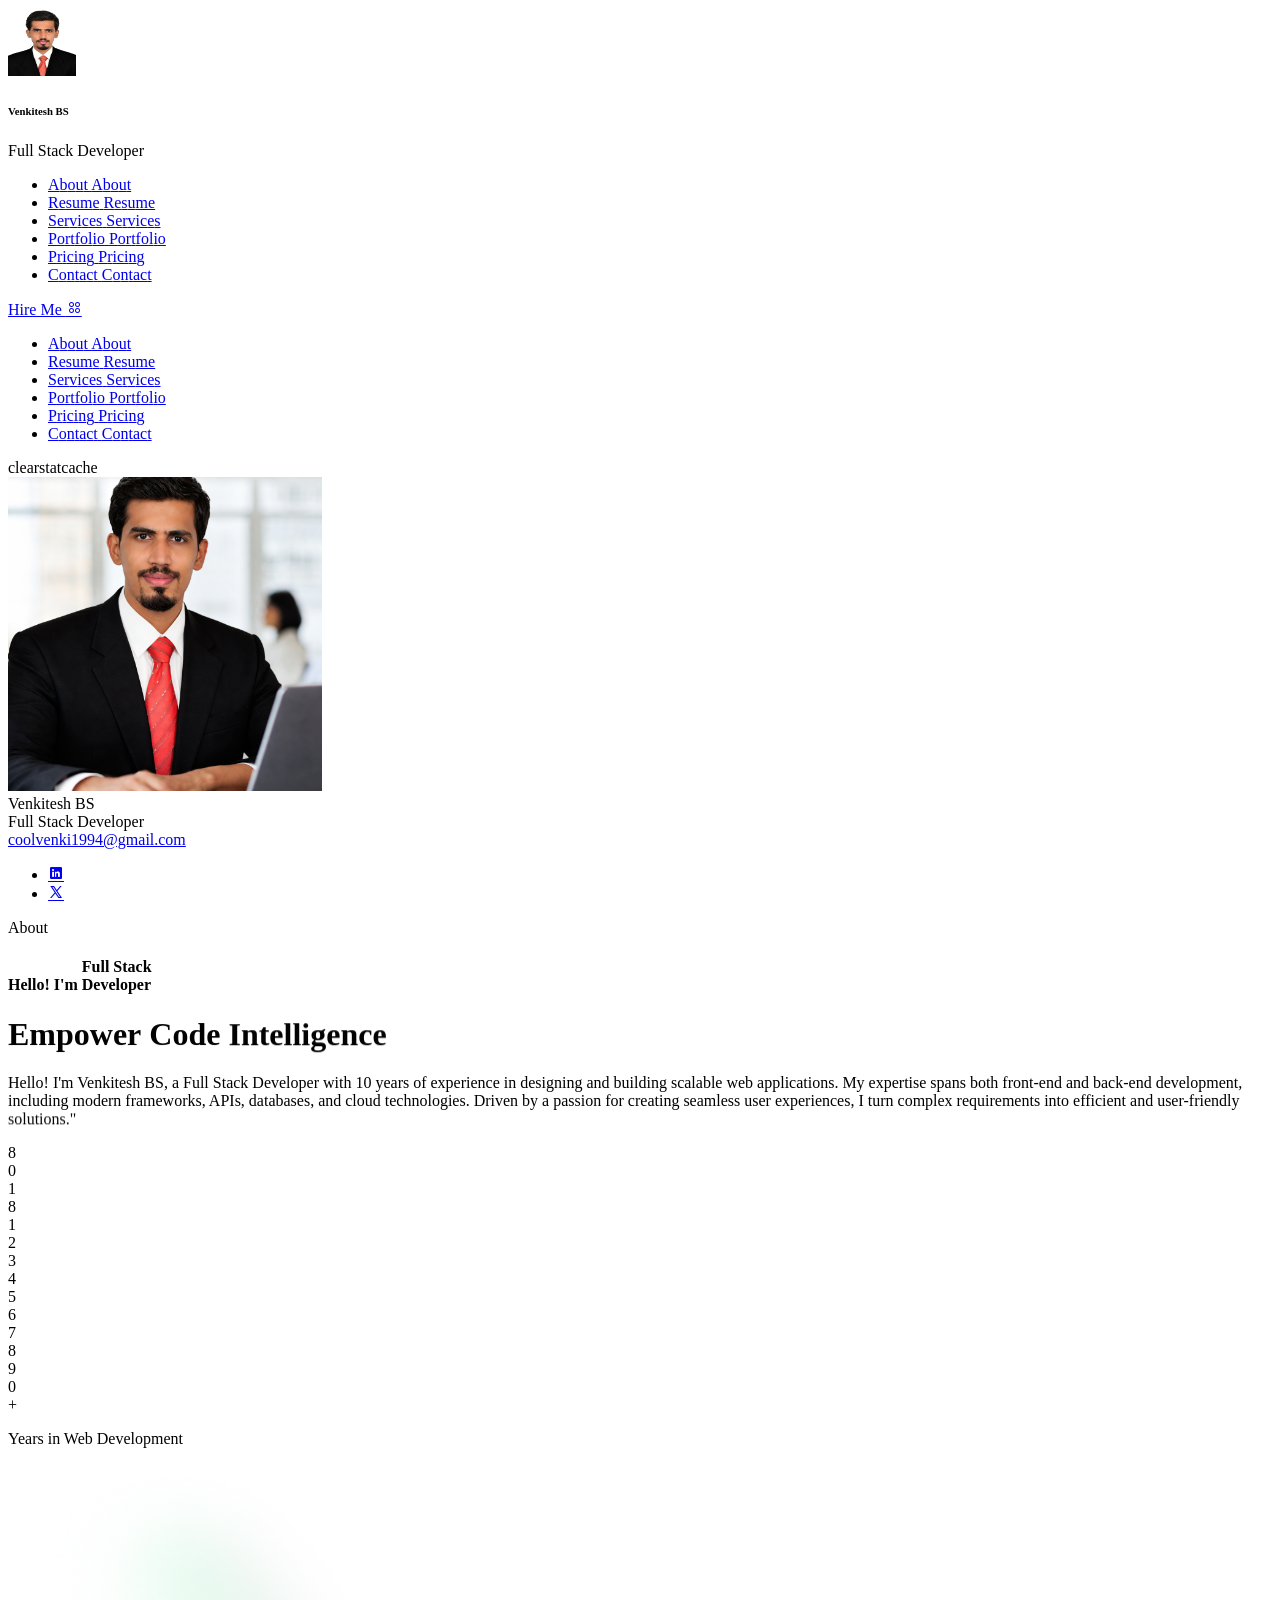
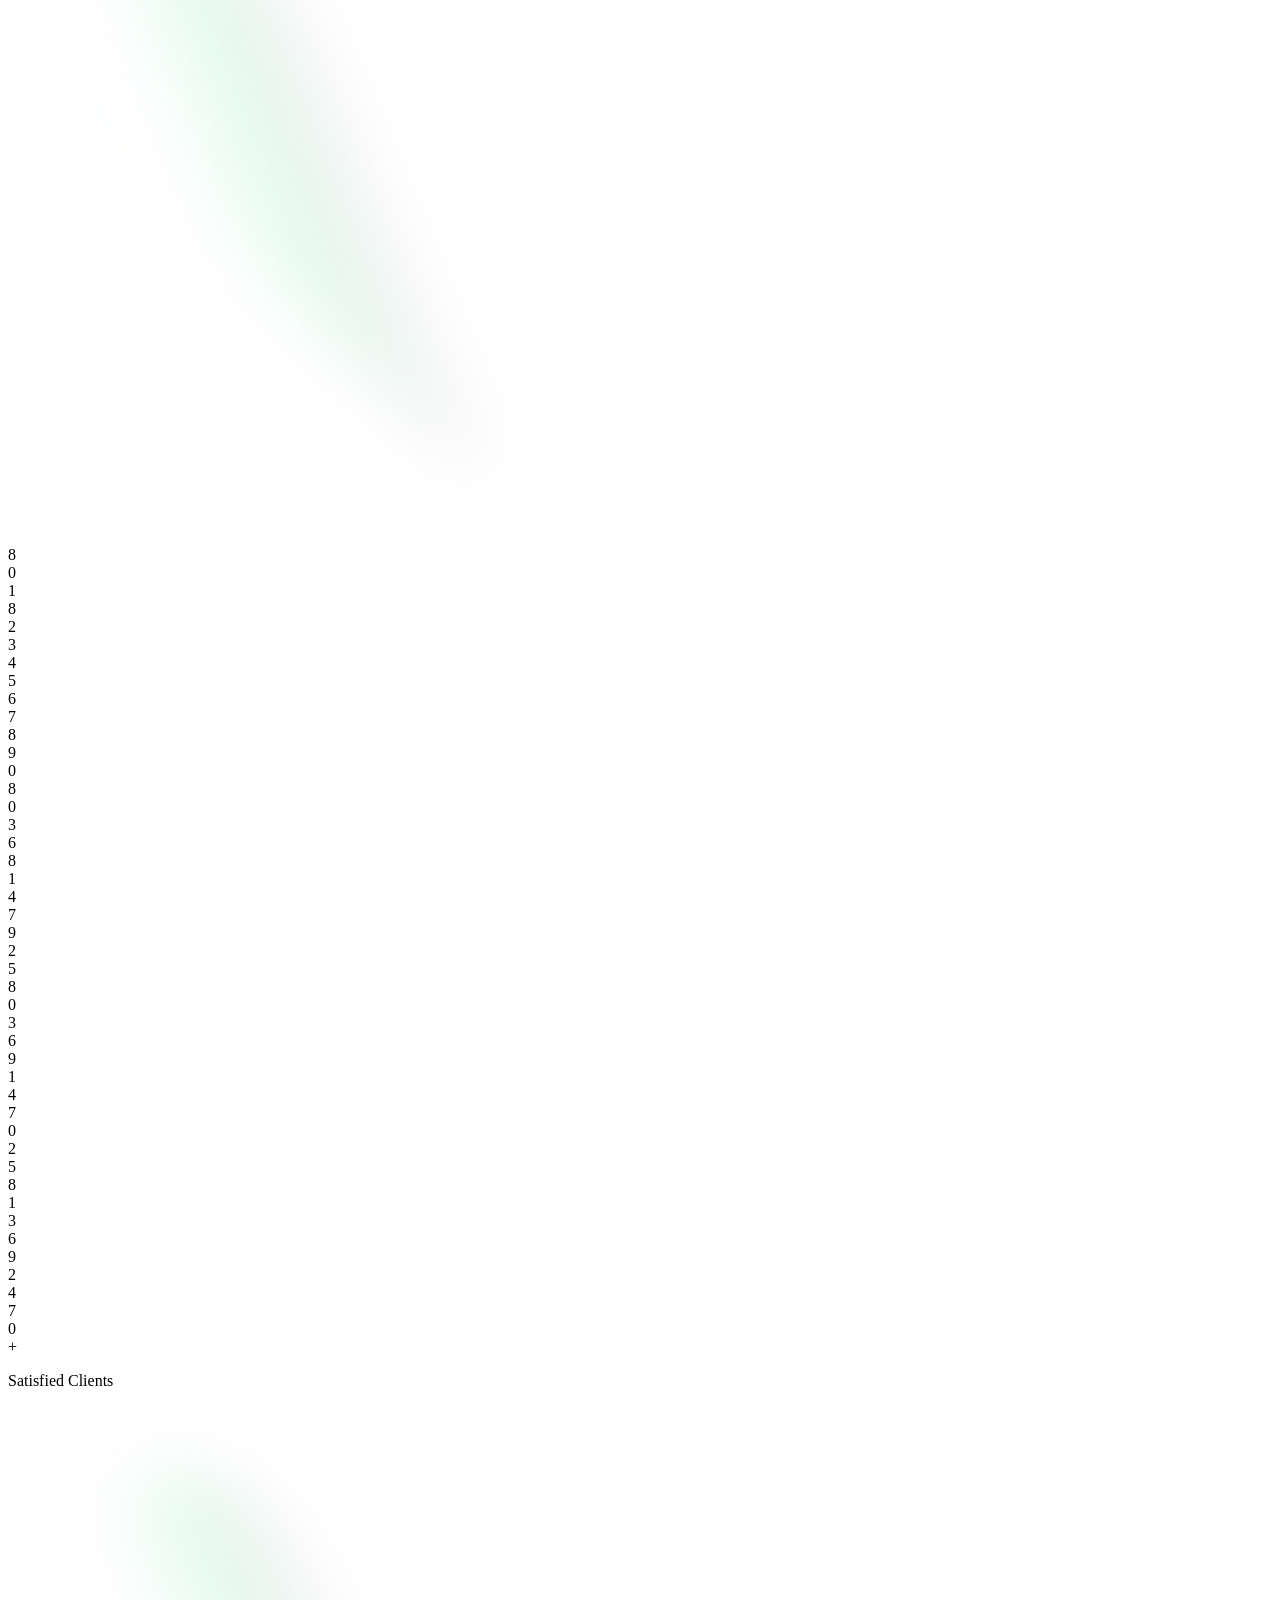
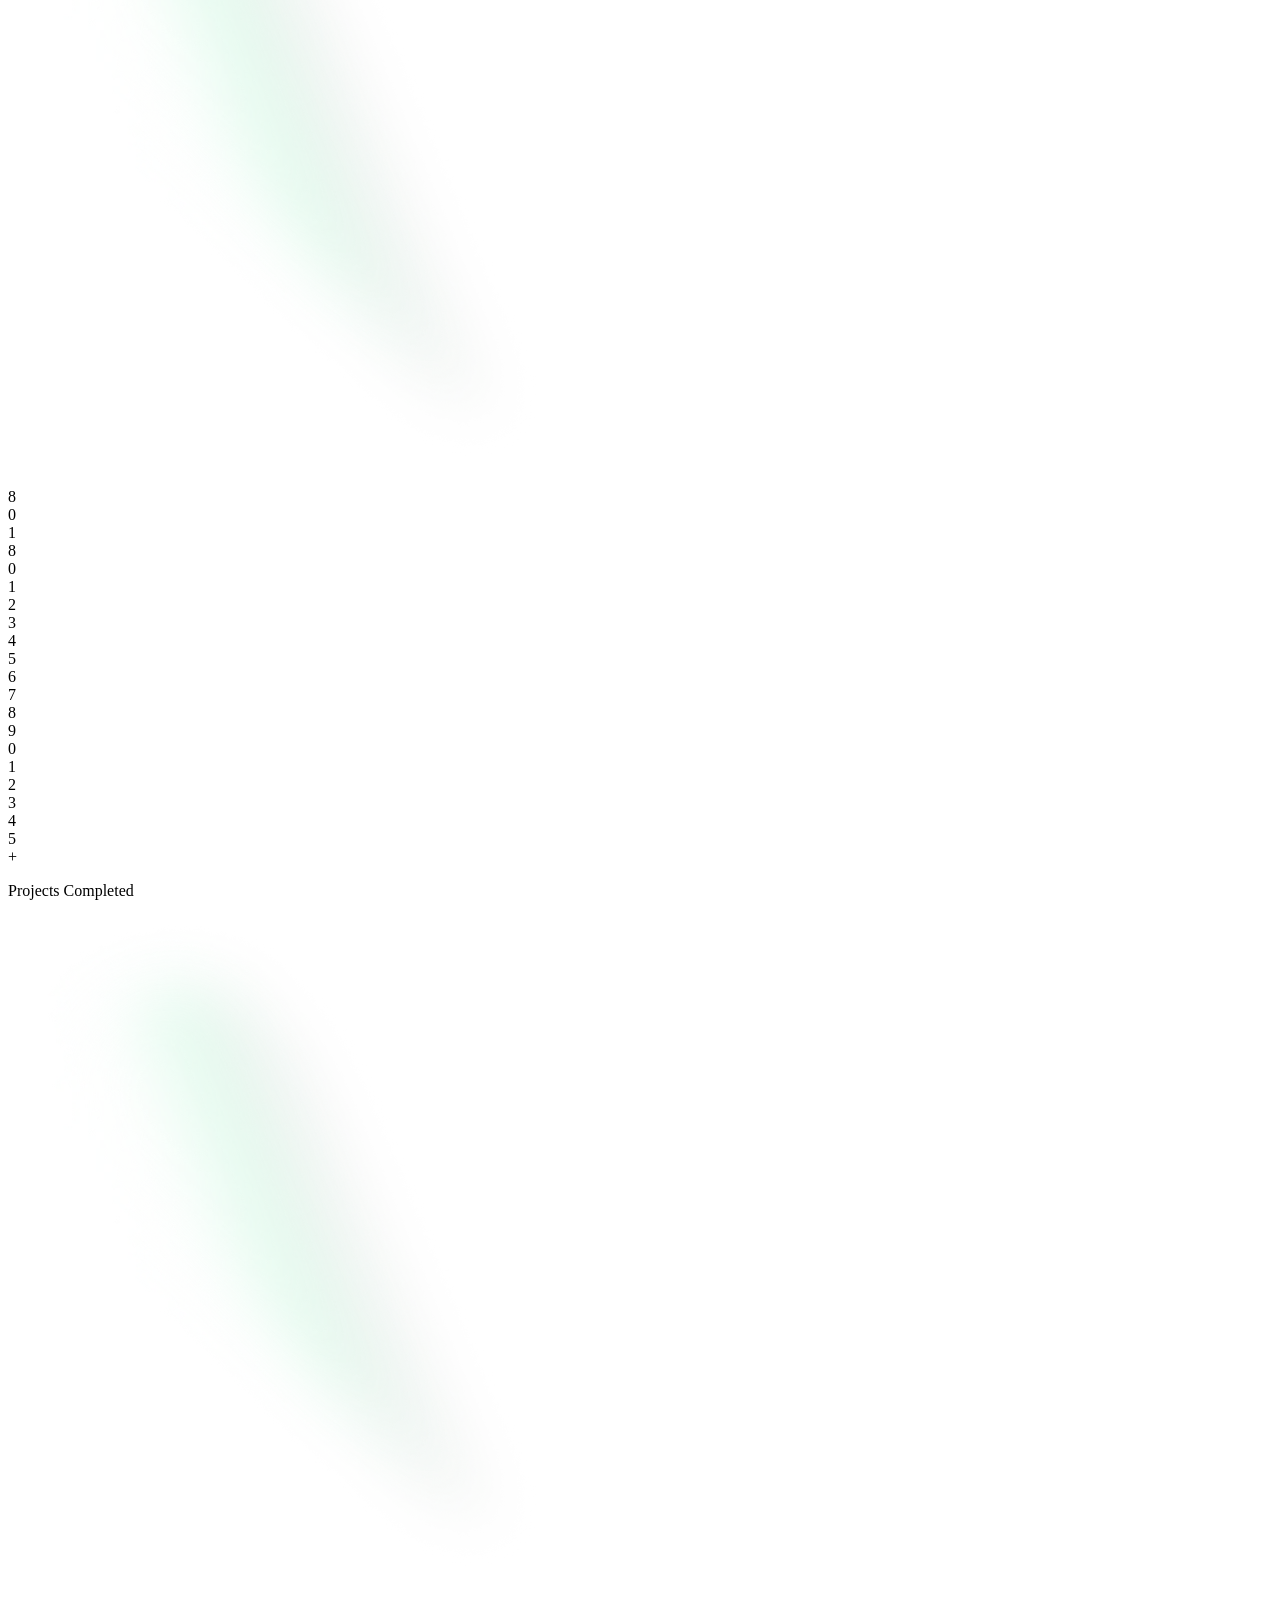
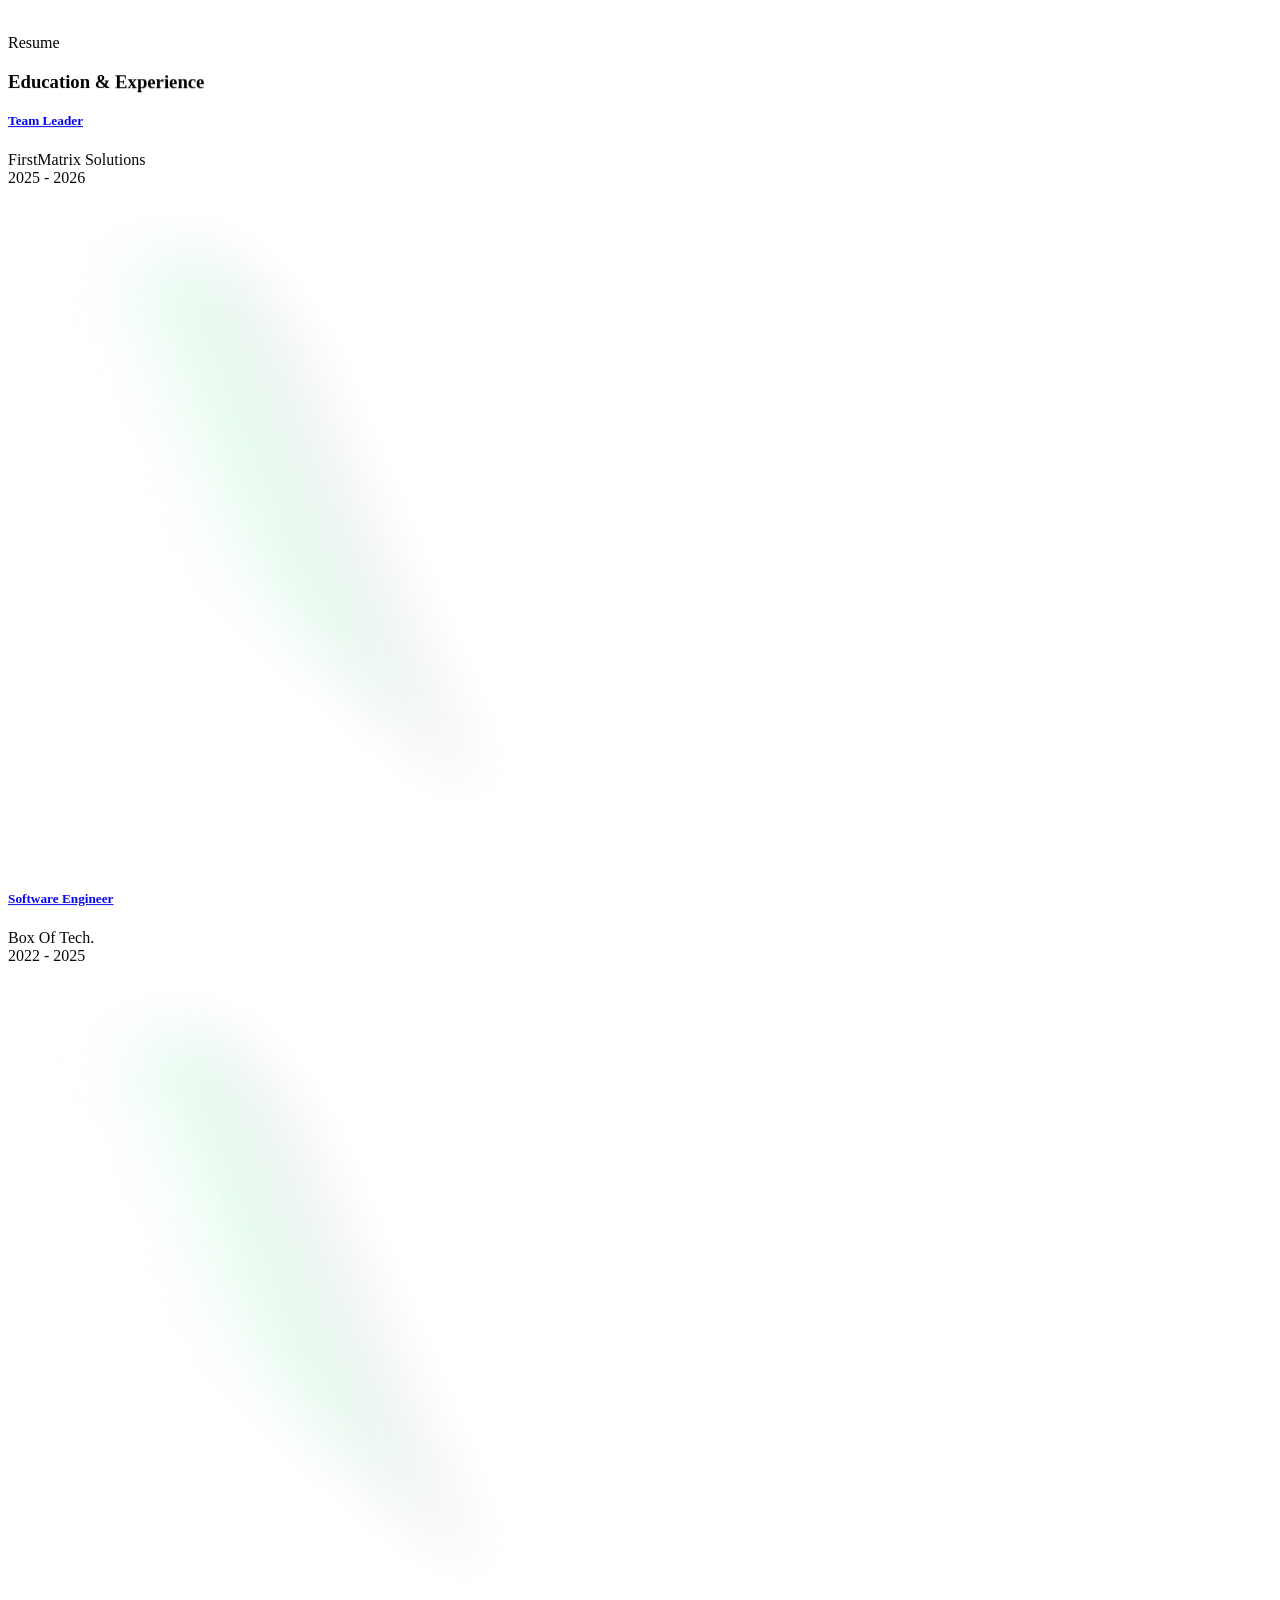
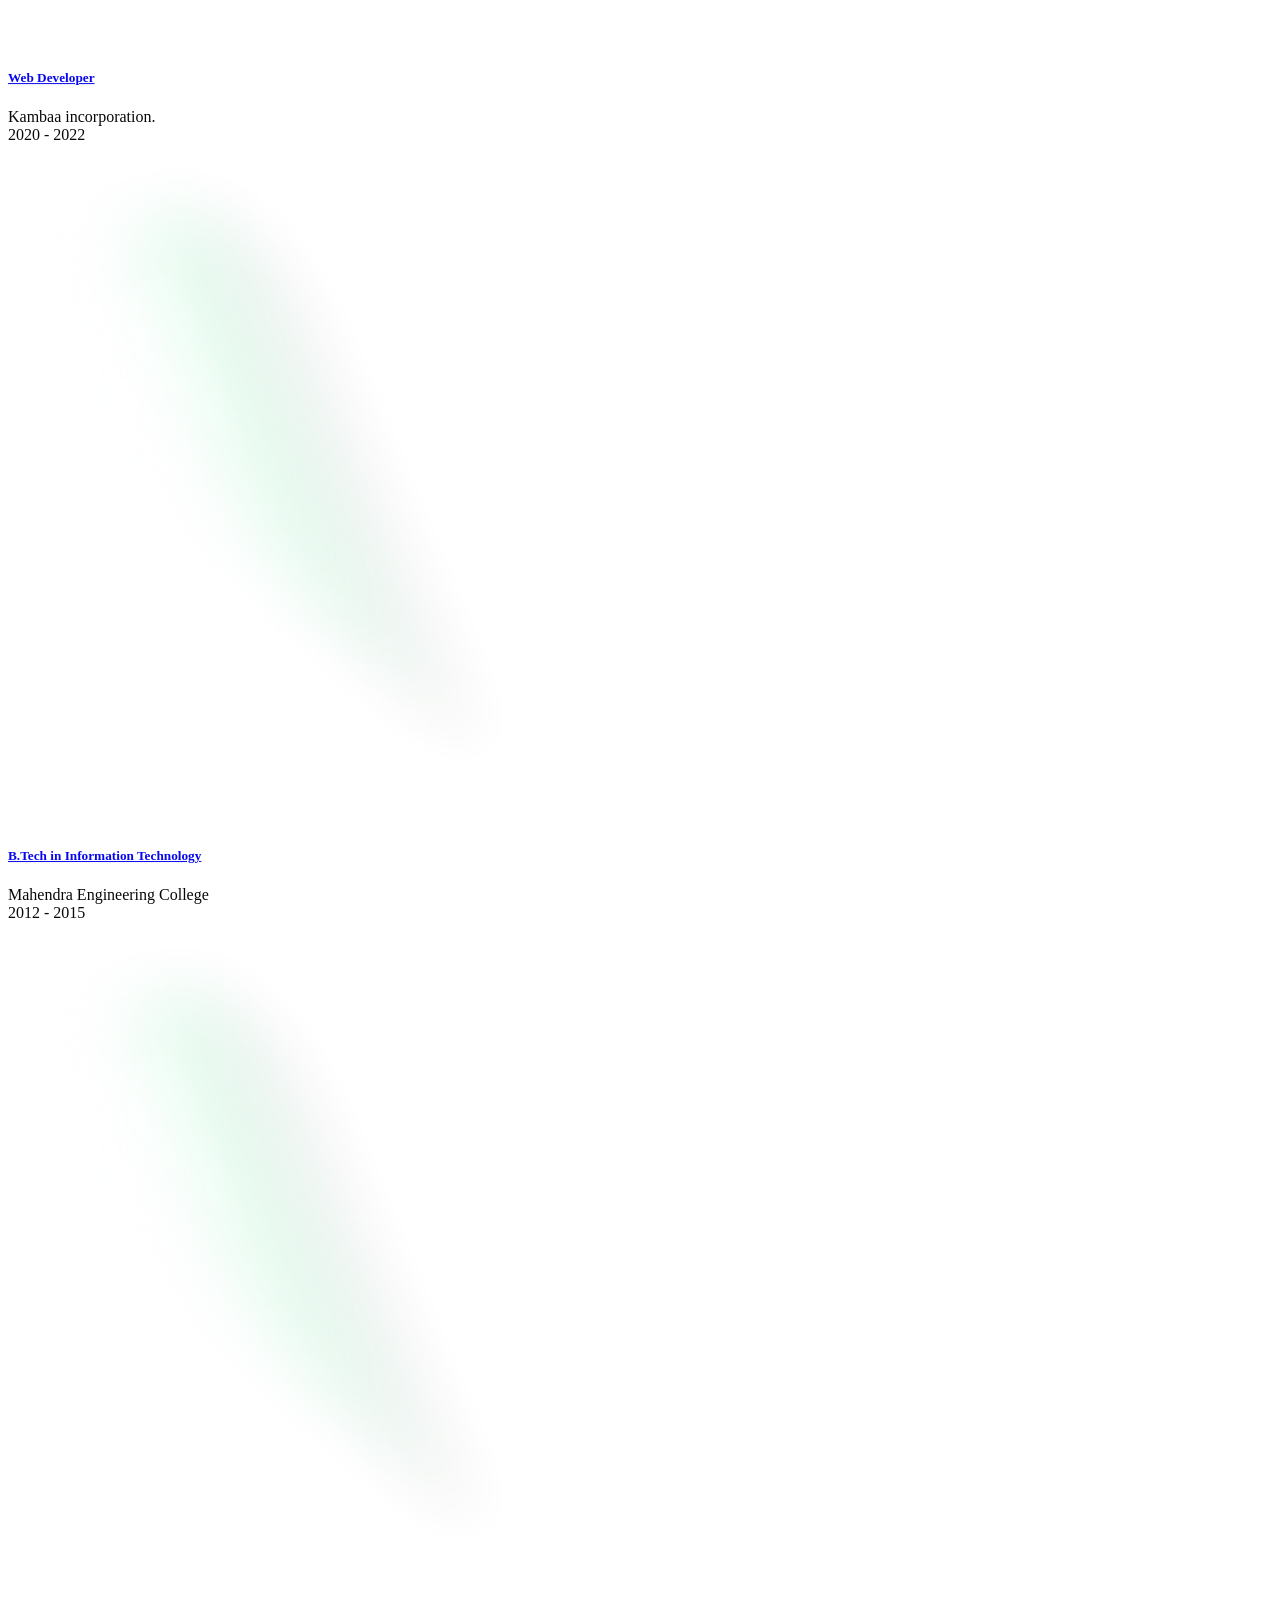
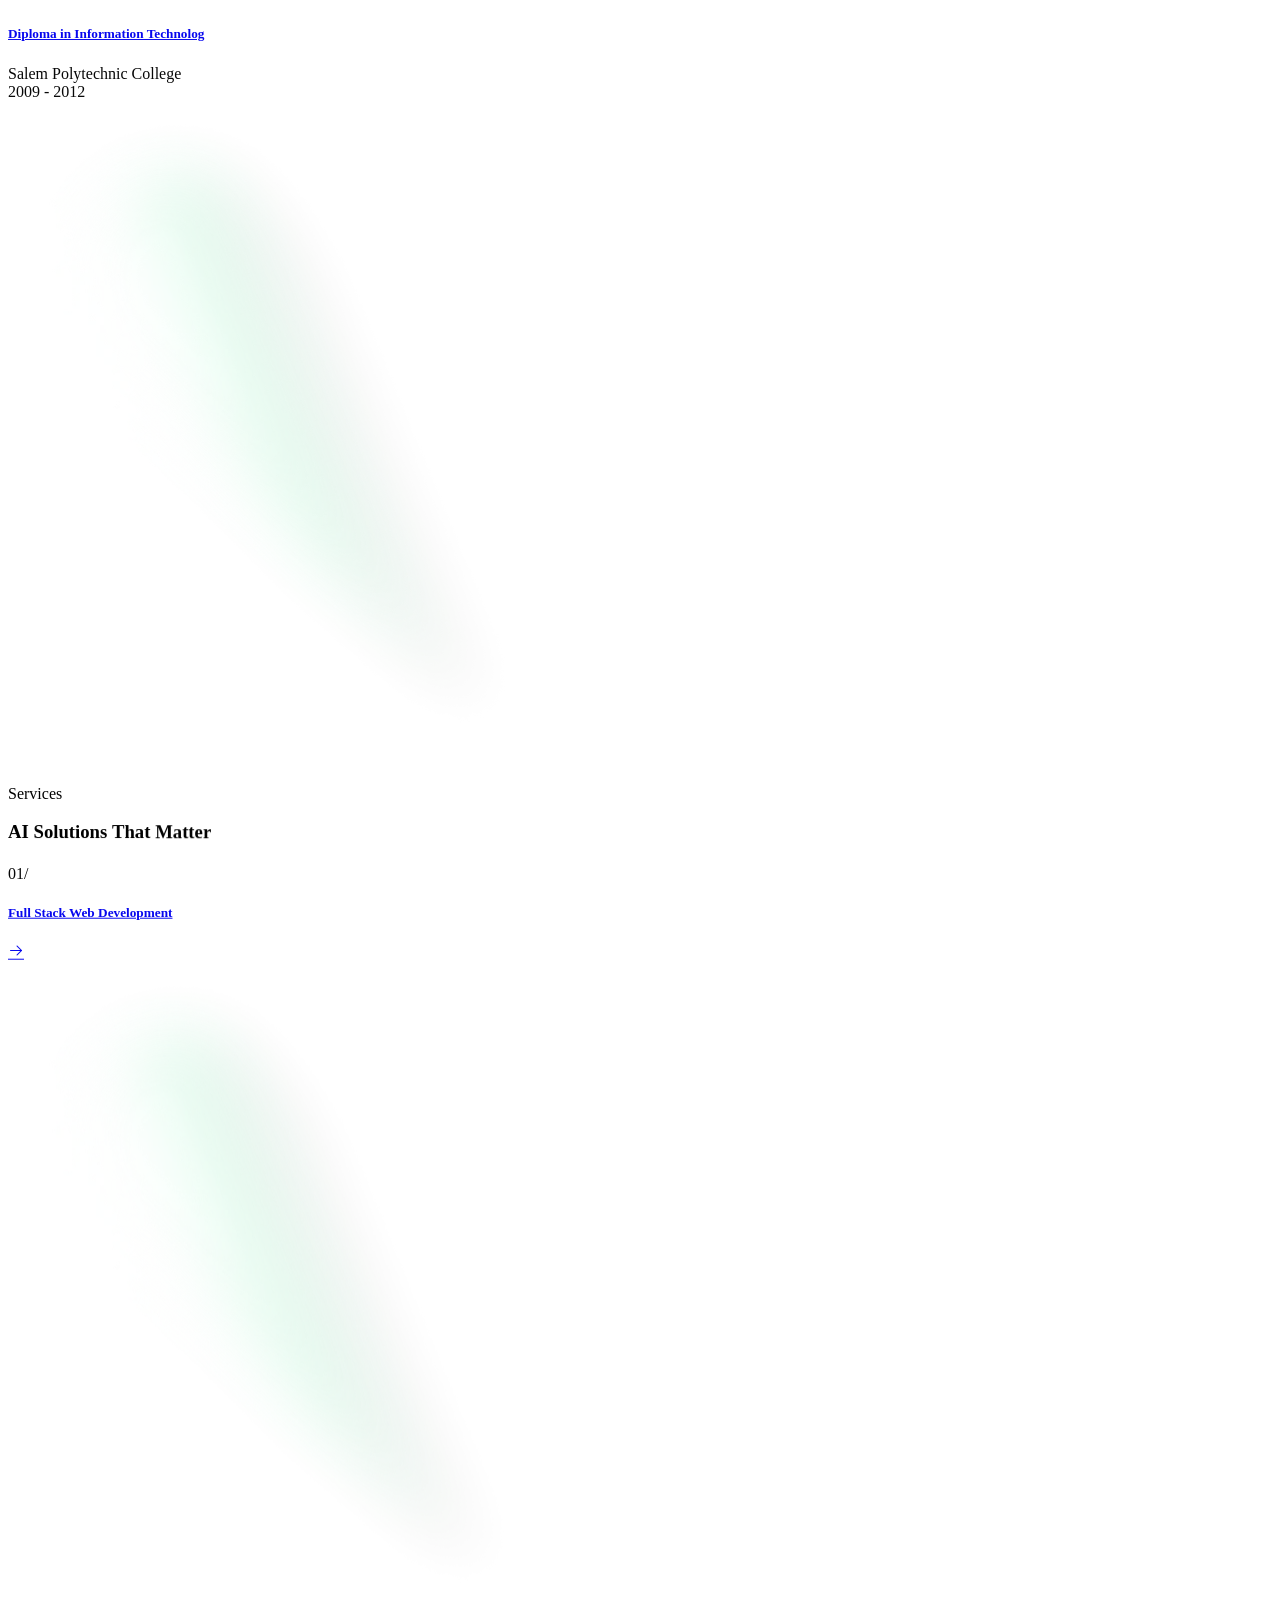
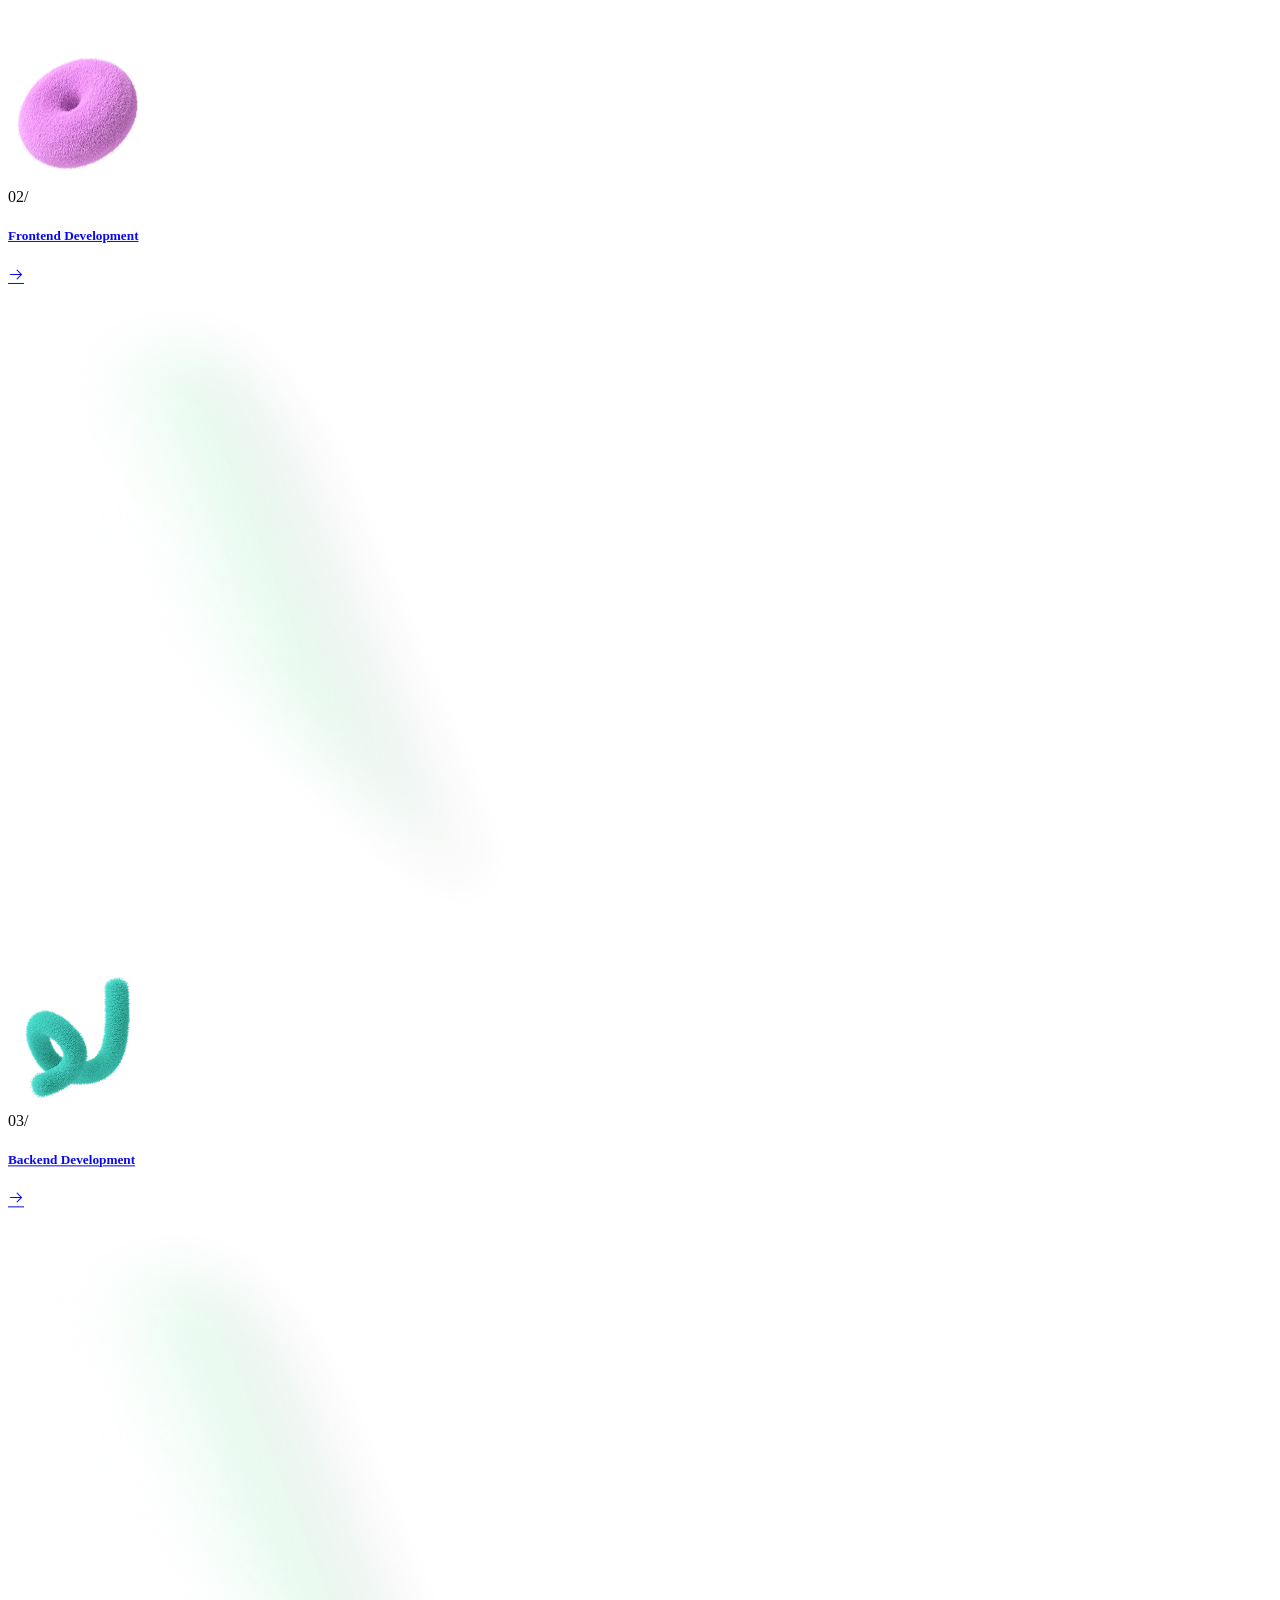
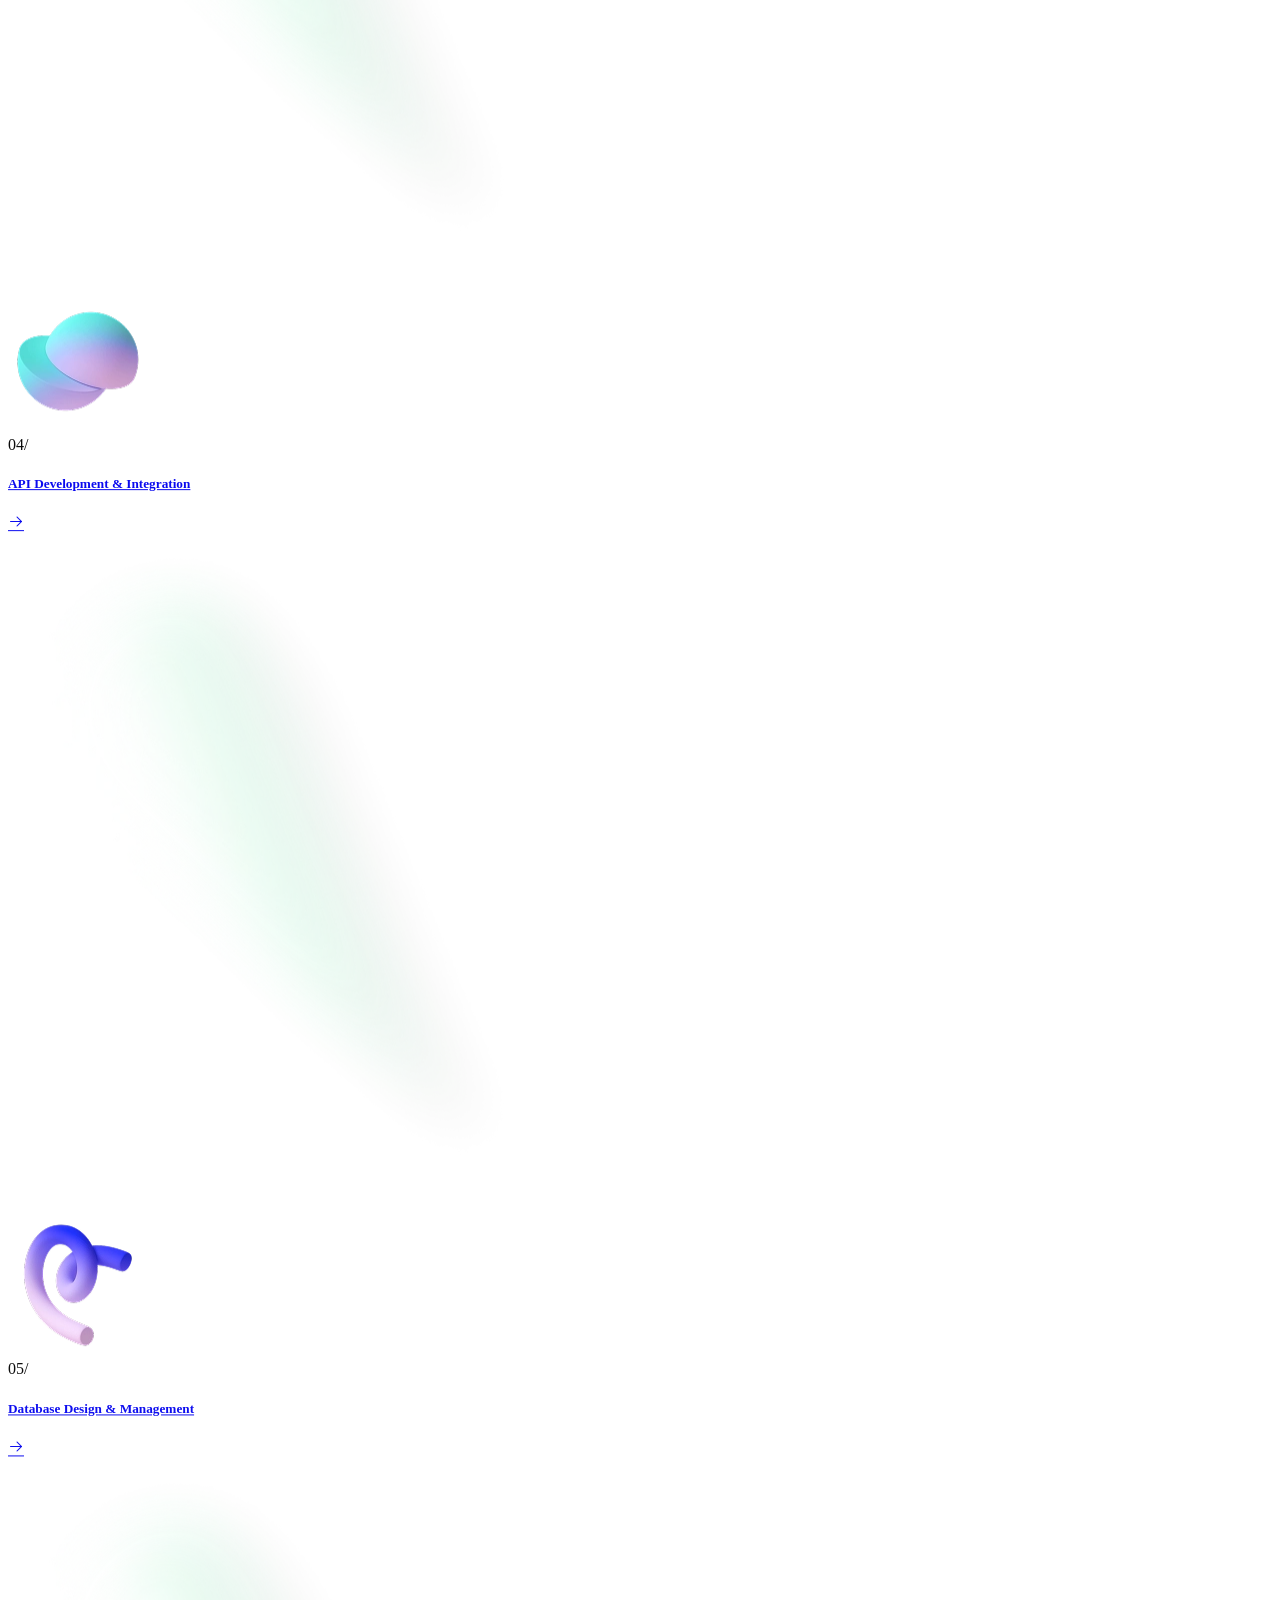
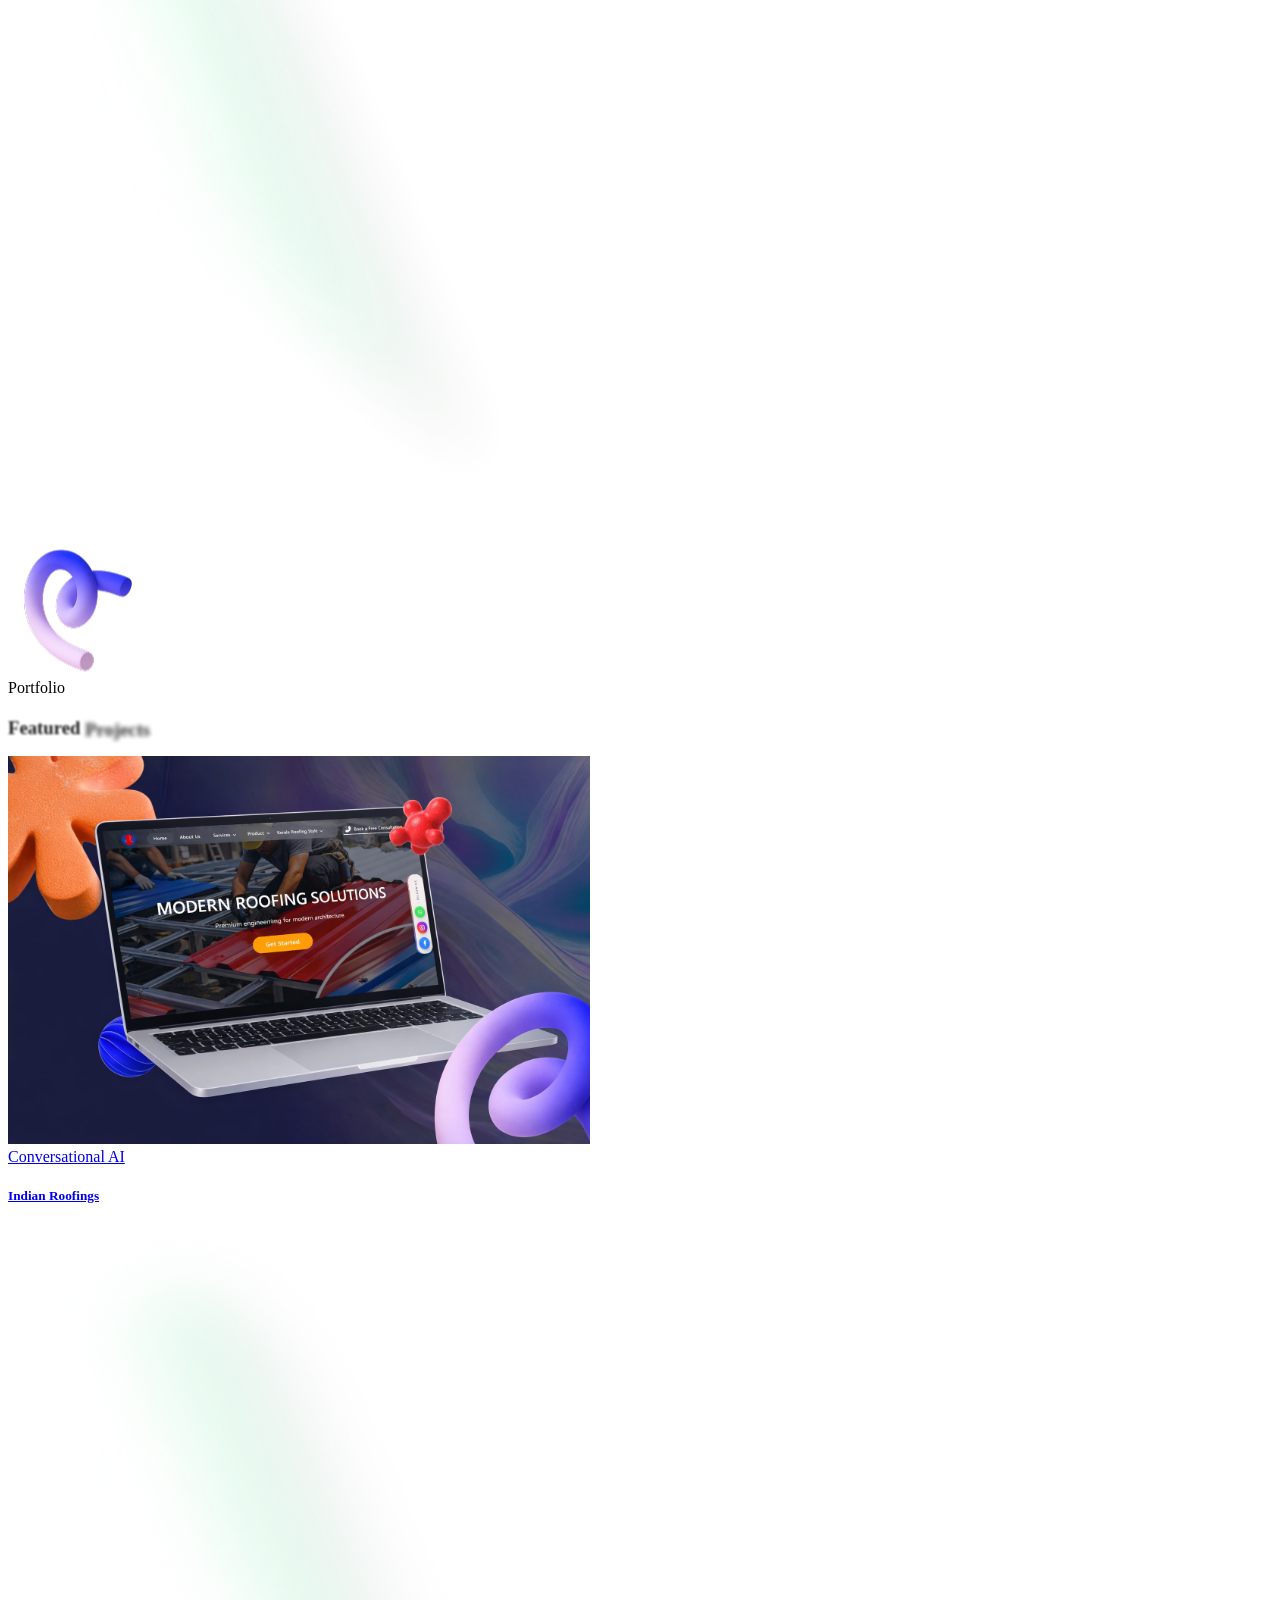
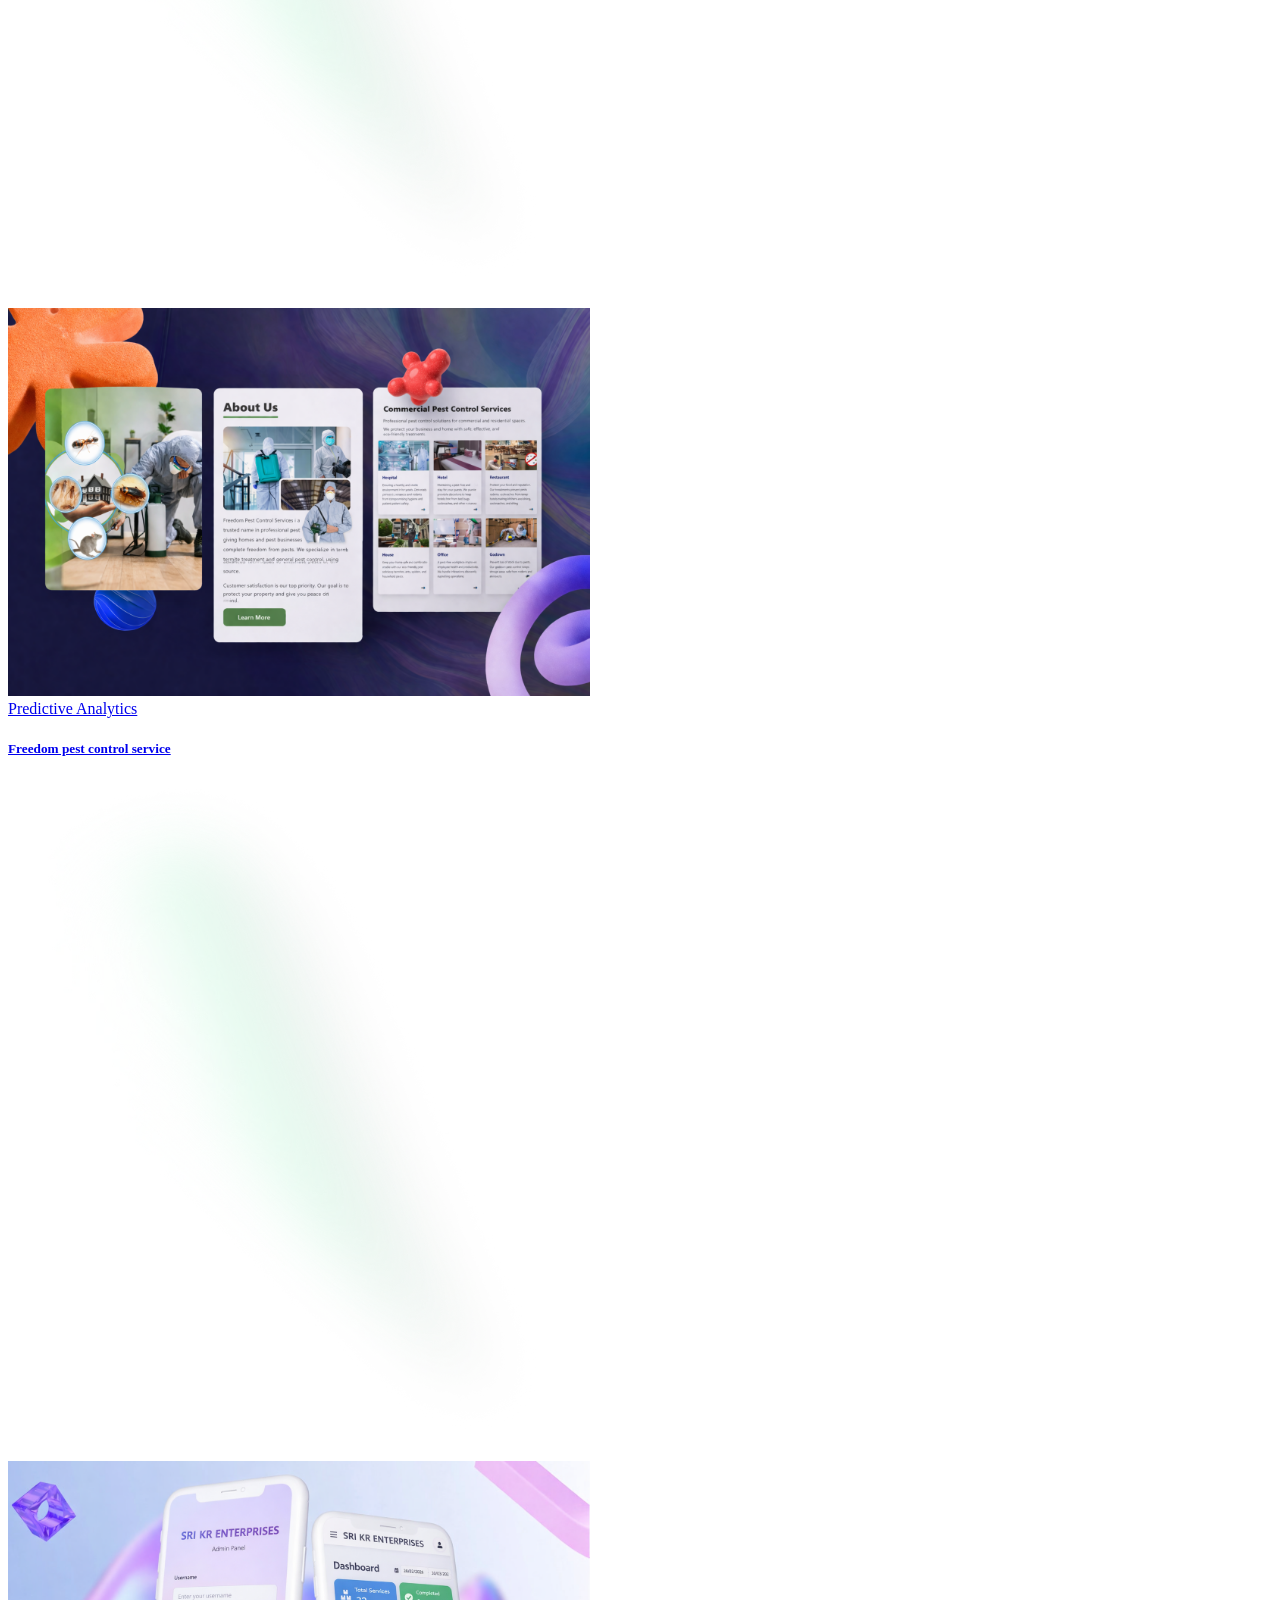
==== index.html @ 9dd5fa87 "change name php to html" ====
<!DOCTYPE html>
<!--[if IE 8]><html class="ie" xmlns="http://www.w3.org/1999/xhtml" xml:lang="en-US" lang="en-US"> <![endif]-->
<!--[if (gte IE 9)|!(IE)]><!-->
<html xmlns="http://www.w3.org/1999/xhtml" xml:lang="en-US" lang="en-US">
<!--<![endif]-->
<meta http-equiv="content-type" content="text/html;charset=utf-8" />
<head>
    <!-- Basic Page Needs -->
    <meta charset="utf-8">
    <!--[if IE ]><meta http-equiv="X-UA-Compatible" content="IE=edge,chrome=1"/><![endif]-->
    <title>Venkitesh BS - Personal Portfolio</title>



    <meta name="author" content="themesflat.com">

    <!-- Mobile Specific Metas -->
    <meta name="viewport" content="width=device-width, initial-scale=1, maximum-scale=1">

    <!-- Theme Style -->
    <link rel="stylesheet" type="text/css" href="css/bootstrap.css">
    <link rel="stylesheet" type="text/css" href="css/odometer.min.css">
    <link rel="stylesheet" type="text/css" href="css/swiper-bundle.min.css">
    <link rel="stylesheet" type="text/css" href="css/animateText.css">
    <link rel="stylesheet" type="text/css" href="css/jquery.fancybox.min.css">
    <link rel="stylesheet" type="text/css" href="css/styles.css">

    <!-- Font -->
    <link rel="stylesheet" href="font/fonts.css">

    <!-- Icon -->
    <link rel="stylesheet" type="text/css" href="icons/icomoon/style.css">

    <!-- Favicon and Touch Icons  -->
    <!-- <link rel="shortcut icon" href="images/logo/favicon.svg"> -->
    <!-- <link rel="apple-touch-icon-precomposed" href="images/logo/favicon.svg"> -->
</head>

<body>
    <!-- wrapper -->
    <div id="wrapper" class="counter-scroll bg_dark">

        <div class="body-overlay d-block">
            <div class="bg-shape"></div>
        </div>


        <header class="header">
            <div class="tf-container">
                <div class="header-sidebar style-1">
                    <div class="box">
                        <div class="avatar">
                            <img src="images/user/avatar-2.jpeg" width="68" height="68" alt="avatar">
                        </div>
                        <div class="info">
                            <h6 class="font-4 mb_4">Venkitesh BS</h6>
                            <div class="text-label text-uppercase fw-6 text_primary-color font-3  letter-spacing-1">
                                Full Stack
                                Developer</div>
                        </div>
                    </div>
                    <ul class="nav-menu style-1 xl-hide">
                        <li class="text-menu text_white">
                            <a href="#about" class="nav_link toggle splitting link link-no-action text-button font-3 fw-6">
                                <span class="text" data-splitting>About</span>
                                <span class="text" data-splitting>About</span>
                            </a>
                        </li>
                        <li class="text-menu text_white">
                            <a href="#resume" class="nav_link toggle splitting link link-no-action text-button font-3 fw-6">
                                <span class="text" data-splitting>Resume</span>
                                <span class="text" data-splitting>Resume</span>
                            </a>
                        </li>
                        <li class="text-menu text_white">
                            <a href="#services"
                                class="nav_link toggle splitting link link-no-action text-button font-3 fw-6">
                                <span class="text" data-splitting>Services</span>
                                <span class="text" data-splitting>Services</span>
                            </a>
                        </li>
                        <li class="text-menu text_white">
                            <a href="#portfolio"
                                class="nav_link toggle splitting link link-no-action text-button font-3 fw-6">
                                <span class="text" data-splitting>Portfolio</span>
                                <span class="text" data-splitting>Portfolio</span>
                            </a>
                        </li>
                        <li class="text-menu text_white d-none">
                            <a href="#pricing"
                                class="nav_link toggle splitting link link-no-action text-button font-3 fw-6">
                                <span class="text" data-splitting>Pricing</span>
                                <span class="text" data-splitting>Pricing</span>
                            </a>
                        </li>
                        <li class="text-menu text_white">
                            <a href="#contact"
                                class="nav_link toggle splitting link link-no-action text-button font-3 fw-6">
                                <span class="text" data-splitting>Contact</span>
                                <span class="text" data-splitting>Contact</span>
                            </a>
                        </li>
                    </ul>
                    <div class="d-flex gap_12 align-items-center">
                        <a href="#contact" class="tf-btn style-1 animate-hover-btn sm-hide">
                            <span>
                                Hire Me
                            </span>
                        </a>
                        <a class="menu-button show-menu-mobile  d-xl-none link-no-action" data-target="#menu-2" href="#"><i
                                class="icon-CirclesFour"></i></a>
                    </div>
                </div>
                <div class="popup-menu-mobile" id="menu-2">
                    <ul class="nav-menu style-3 ">
                        <li class="text-menu text_white">
                            <a href="#about" class="nav_link toggle splitting link link-no-action text-button font-3 fw-6">
                                <span class="text" data-splitting>About</span>
                                <span class="text" data-splitting>About</span>
                            </a>
                        </li>
                        <li class="text-menu text_white">
                            <a href="#resume" class="nav_link toggle splitting link link-no-action text-button font-3 fw-6">
                                <span class="text" data-splitting>Resume</span>
                                <span class="text" data-splitting>Resume</span>
                            </a>
                        </li>
                        <li class="text-menu text_white">
                            <a href="#services"
                                class="nav_link toggle splitting link link-no-action text-button font-3 fw-6">
                                <span class="text" data-splitting>Services</span>
                                <span class="text" data-splitting>Services</span>
                            </a>
                        </li>
                        <li class="text-menu text_white">
                            <a href="#portfolio"
                                class="nav_link toggle splitting link link-no-action text-button font-3 fw-6">
                                <span class="text" data-splitting>Portfolio</span>
                                <span class="text" data-splitting>Portfolio</span>
                            </a>
                        </li>
                        <li class="text-menu text_white">
                            <a href="#pricing"
                                class="nav_link toggle splitting link link-no-action text-button font-3 fw-6">
                                <span class="text" data-splitting>Pricing</span>
                                <span class="text" data-splitting>Pricing</span>
                            </a>
                        </li>
                        <li class="text-menu text_white">
                            <a href="#contact"
                                class="nav_link toggle splitting link link-no-action text-button font-3 fw-6">
                                <span class="text" data-splitting>Contact</span>
                                <span class="text" data-splitting>Contact</span>
                            </a>
                        </li>
                    </ul>
clearstatcache                </div>
            </div>
        </header>

        <div class="main-content style-fullwidth section-onepage">

            <div class="tf-container w-6">

                <div class="wrap-section ">
                    <div class="row">
                        <div class="col-xl-4">
                            <div class="user-bar style-1 text-center sticky-top">
                                <div class="box-author mb_12">
                                    <div class="img-style mb_16">
                                        <img decoding="async" loading="lazy" src="images/user/avatar.png" width="314"
                                            height="314" alt="feature post">
                                    </div>
                                    <div class="info">
                                        <div class="name font-2 text_white mb_8">Venkitesh BS</div>
                                        <div
                                            class="text-label text-uppercase fw-6 text_primary-color font-3 mb_16 letter-spacing-1">
                                            Full Stack
                                            Developer</div>
                                        <a href="mailto:coolvenki1994@gmail.com"
                                            class="hover-underline-link text_white text-body-2 mb_4">coolvenki1994@gmail.com</a>
                                        <!-- <p class="text-caption-2 text_secondary-color font-3">Based in San Francisco, CA -->
                                        </p>
                                    </div>
                                </div>
                                <ul class="list-icon d-flex justify-content-center">
                                    <li><a href="https://www.linkedin.com/in/venki-tesh-97098b74/" class="icon-LinkedIn"></a></li>
                                    <!-- <li> <a href="#" class="icon-GitHub"></a></li> -->
                                    <li><a href="https://x.com/Therivenki" class="icon-X"></a></li>
                                    <!-- <li><a href="#" class="icon-dribbble"></a></li> -->
                                </ul>
                            </div>
                        </div>
                        <div class="col-xl-8">
                            <!-- section-about -->
                            <div id="about" class="section-about style-1 section first-section h-100vh">
                                <div class="heading-section mb_45">
                                    <div class="tag-heading text-uppercase text-label font-3 letter-spacing-1 mb_32">
                                        About
                                    </div>
                                    <div class="title-border-shape">
                                        <h4 class="animationtext clip ">Hello! I'm <span
                                                class="tf-text s1 cd-words-wrapper text_primary-color">
                                                <span class="item-text is-visible">Full Stack Developer</span>
                                                <!-- <span class="item-text is-hidden">Data Scientist</span> -->
                                                <!-- <span class="item-text is-hidden">UI/UX Developer</span> -->
                                            </span> </h4>
                                        <div class="shape">
                                            <span class="shape-1"></span>
                                            <span class="shape-2"></span>
                                            <span class="shape-3"></span>
                                            <span class="shape-4"></span>
                                        </div>
                                        <div class="line">
                                            <span class="line-horizontal horizontal-1"></span>
                                            <span class="line-horizontal horizontal-2"></span>
                                            <span class="line-vertical vertical-1"></span>
                                            <span class="line-vertical vertical-2"></span>
                                        </div>
                                    </div>
                                </div>
                                <h1 class="title mb_16 split-text effect-blur-fade">
                                    Empower Code Intelligence
                                </h1>
                                <p class="text_muted-color font-3 mb_43 split-text split-lines-transform">Hello! I'm
                                    Venkitesh BS,
a Full Stack Developer with 10 years of experience in designing and building scalable web applications. My expertise spans both front-end and back-end development, including modern frameworks, APIs, databases, and cloud technologies. Driven by a passion for creating seamless user experiences, I turn complex requirements into efficient and user-friendly solutions."</p>
                                <div class="wrap-counter tf-grid-layout md-col-3">
                                    <div class="counter-item bs-light-mode">
                                        <div class="counter-number h2 text_white mb_7">
                                            <div class="odometer" data-number="10">1</div>
                                            <span class="sub">+</span>
                                        </div>
                                        <p class="text-body-1 text_muted-color font-3">Years in Web  Development</p>
                                        <div class="item-shape">
                                            <img src="images/item/small-comet.webp" loading="lazy" decoding="async"
                                                alt="item">
                                        </div>
                                    </div>
                                    <div class="counter-item bs-light-mode">
                                        <div class="counter-number h2 text_white mb_7">
                                            <div class="odometer" data-number="20">100</div>
                                            <span class="sub">+</span>
                                        </div>
                                        <p class="text-body-1 text_muted-color font-3">Satisfied Clients</p>
                                        <div class="item-shape">
                                            <img src="images/item/small-comet.webp" loading="lazy" decoding="async"
                                                alt="item">
                                        </div>
                                    </div>
                                    <div class="counter-item bs-light-mode">
                                        <div class="counter-number h2 text_white mb_7">
                                            <div class="odometer" data-number="15">0</div>
                                            <!-- <span class="sub">k</span> -->
                                            <span class="sub">+</span>
                                        </div>
                                        <p class="text-body-1 text_muted-color font-3">Projects Completed</p>
                                        <div class="item-shape">
                                            <img src="images/item/small-comet.webp" loading="lazy" decoding="async"
                                                alt="item">
                                        </div>
                                    </div>
                                </div>
                            </div>
							<br>
														<br>

                            <!-- End section-about -->

                            <!-- section-resume-->
                            <div id="resume" class="section-resume style-1 pb-0 spacing-4 section">
                                <div class="heading-section mb_47">

                                    <div class="tag-heading text-uppercase text-label font-3 letter-spacing-1 mb_30">
                                        Resume
                                    </div>
                                    <h3 class="text_white fw-5 split-text effect-blur-fade">Education & Experience</h3>
                                </div>
                                <div class="effect-line-hover">
                                    <div class="wrap-education-item area-effect  scrolling-effect effectTop">
                                        <span class="point"></span>
                                        <div class="education-item">
                                            <div class="content">
                                                <h5 class="font-4 mb_4"><a href="#contact" class="link">Team Leader</a>
                                                </h5>
                                                <span class="text-body-1 font-3">FirstMatrix Solutions</span>
                                            </div>
                                            <div class="date text-caption-1 text_white font-3">
                                                2025 - 2026
                                            </div>
                                            <div class="item-shape spotlight">
                                                <img src="images/item/small-comet.webp" loading="lazy" decoding="async"
                                                    alt="item">
                                            </div>
                                        </div>
                                    </div>
                                    <div class="wrap-education-item area-effect scrolling-effect effectTop">
                                        <span class="point"></span>
                                        <div class="education-item">
                                            <div class="content">
                                                <h5 class="font-4 mb_4"><a href="#contact" class="link">Software Engineer</a></h5>
                                                <span class="text-body-1 font-3">Box Of Tech.</span>
                                            </div>
                                            <div class="date text-caption-1 text_white font-3">
                                                2022 - 2025
                                            </div>
                                            <div class="item-shape spotlight">
                                                <img src="images/item/small-comet.webp" loading="lazy" decoding="async"
                                                    alt="item">
                                            </div>
                                        </div>
                                    </div>
                                    <div class="wrap-education-item area-effect scrolling-effect effectTop">
                                        <span class="point"></span>
                                        <div class="education-item">
                                            <div class="content">
                                                <h5 class="font-4 mb_4"><a href="#contact" class="link">Web Developer</a></h5>
                                                <span class="text-body-1 font-3">Kambaa incorporation.</span>
                                            </div>
                                            <div class="date text-caption-1 text_white font-3">
                                                2020 - 2022
                                            </div>
                                            <div class="item-shape spotlight">
                                                <img src="images/item/small-comet.webp" loading="lazy" decoding="async"
                                                    alt="item">
                                            </div>
                                        </div>
                                    </div>
                                    <div class="wrap-education-item area-effect scrolling-effect effectTop">
                                        <span class="point"></span>
                                        <div class="education-item">
                                            <div class="content">
                                                <h5 class="font-4 mb_4"><a href="#contact" class="link">B.Tech in
                                                        Information Technology</a></h5>
                                                <span class="text-body-1 font-3">Mahendra Engineering College</span>
                                            </div>
                                            <div class="date text-caption-1 text_white font-3">
                                                2012 - 2015
                                            </div>
                                            <div class="item-shape spotlight">
                                                <img src="images/item/small-comet.webp" loading="lazy" decoding="async"
                                                    alt="item">
                                            </div>
                                        </div>
                                    </div>
                                    <div class="wrap-education-item area-effect scrolling-effect effectTop">
                                        <span class="point"></span>
                                        <div class="education-item">
                                            <div class="content">
                                                <h5 class="font-4 mb_4"><a href="#contact" class="link">Diploma in
                                                        Information
                                                        Technolog</a></h5>
                                                <span class="text-body-1 font-3">Salem Polytechnic College</span>
                                            </div>
                                            <div class="date text-caption-1 text_white font-3">
                                                2009 - 2012
                                            </div>
                                            <div class="item-shape spotlight">
                                                <img src="images/item/small-comet.webp" loading="lazy" decoding="async"
                                                    alt="item">
                                            </div>
                                        </div>
                                    </div>
                                </div>
                            </div>
                            <!-- End section-resume -->
                        </div>
                    </div>
                </div>

                <!-- section-service -->
                <div id="services" class="section-service section spacing-5">
                    <div class="heading-section mb_43">
                        <div class="tag-heading text-uppercase text-label font-3 letter-spacing-1 mb_33">
                            Services
                        </div>
                        <h3 class="text_white fw-5  d-none split-text effect-blur-fade">AI Solutions That Matter</h3>
                    </div>
                    <div class="service-item area-effect scrolling-effect effectBottom">
                        <div class="content-inner d-flex align-items-center justify-content-between">
                            <div class="d-flex align-items-center content">
                                <span class="number text-label text_muted-color font-3">01/</span>
                                <h5 class="text_white font-4"><a href="#contact" class="link">Full Stack Web Development</a>
                                </h5>
                            </div>
                            <a href="#contact" class="btn-arrow"><i class="icon-ArrowRight"></i></a>
                            <div class="item-shape spotlight">
                                <img src="images/item/small-comet.webp" loading="lazy" decoding="async" alt="item">
                            </div>
                        </div>
                        <div class="img-hover">
                            <img src="images/item/service-item-1.webp" width="140" height="140" alt="item">
                        </div>

                    </div>
                    <div class="service-item area-effect scrolling-effect effectBottom">
                        <div class="content-inner d-flex align-items-center justify-content-between">
                            <div class="d-flex align-items-center content">
                                <span class="number text-label text_muted-color font-3">02/</span>
                                <h5 class="text_white font-4"><a href="#contact" class="link">Frontend Development</a>
                                </h5>
                            </div>
                            <a href="#contact" class="btn-arrow"><i class="icon-ArrowRight"></i></a>
                            <div class="item-shape spotlight">
                                <img src="images/item/small-comet.webp" loading="lazy" decoding="async" alt="item">
                            </div>
                        </div>
                        <div class="img-hover">
                            <img src="images/item/service-item-2.webp" width="140" height="140" alt="item">
                        </div>
                    </div>
                    <div class="service-item area-effect scrolling-effect effectBottom">
                        <div class="content-inner d-flex align-items-center justify-content-between">
                            <div class="d-flex align-items-center content">
                                <span class="number text-label text_muted-color font-3">03/</span>
                                <h5 class="text_white font-4"><a href="#contact" class="link">Backend Development</a>
                                </h5>
                            </div>
                            <a href="#contact" class="btn-arrow"><i class="icon-ArrowRight"></i></a>
                            <div class="item-shape spotlight">
                                <img src="images/item/small-comet.webp" loading="lazy" decoding="async" alt="item">
                            </div>
                        </div>
                        <div class="img-hover">
                            <img src="images/item/service-item-3.webp" width="140" height="140" alt="item">
                        </div>
                    </div>
                    <div class="service-item area-effect scrolling-effect effectBottom">
                        <div class="content-inner d-flex align-items-center justify-content-between">
                            <div class="d-flex align-items-center content">
                                <span class="number text-label text_muted-color font-3">04/</span>
                                <h5 class="text_white font-4"><a href="#contact" class="link">API Development & Integration</a></h5>
                            </div>
                            <a href="#contact" class="btn-arrow"><i class="icon-ArrowRight"></i></a>
                            <div class="item-shape spotlight">
                                <img src="images/item/small-comet.webp" loading="lazy" decoding="async" alt="item">
                            </div>
                        </div>
                        <div class="img-hover">
                            <img src="images/item/service-item-4.webp" width="140" height="140" alt="item">
                        </div>
                    </div>
					<div class="service-item area-effect scrolling-effect effectBottom">
                        <div class="content-inner d-flex align-items-center justify-content-between">
                            <div class="d-flex align-items-center content">
                                <span class="number text-label text_muted-color font-3">05/</span>
                                <h5 class="text_white font-4"><a href="#contact" class="link">Database Design & Management</a></h5>
                            </div>
                            <a href="#contact" class="btn-arrow"><i class="icon-ArrowRight"></i></a>
                            <div class="item-shape spotlight">
                                <img src="images/item/small-comet.webp" loading="lazy" decoding="async" alt="item">
                            </div>
                        </div>
                        <div class="img-hover">
                            <img src="images/item/service-item-4.webp" width="140" height="140" alt="item">
                        </div>
						
                    </div>
                </div>
                <!-- End section-service -->

                <!-- section-portfolio-->
                <div id="portfolio" class="section-portfolio style-1 spacing-5 section">
                    <div class="heading-section mb_42">
                        <div class="tag-heading text-uppercase text-label font-3 letter-spacing-1 mb_34">
                            Portfolio
                        </div>
                        <h3 class="text_white fw-5  split-text effect-blur-fade">Featured Projects</h3>
                    </div>
                    <div class="tabs-content-wrap tf-grid-layout xl-col-2">
                        <div class="portfolio-item">
                            <a href="images/user/portfolio-item-1-1.png" data-fancybox="gallery" class="img-style">
                                <img decoding="async" loading="lazy" src="images/user/portfolio-item-1-1.png"
                                    srcset="images/user/portfolio-item-1-1.png 582w"
                                    sizes="(max-width: 582px) 100vw, 582px" width="582" height="388" alt="portfolio">
                                <div class="tag font-3 text-label text-uppercase fw-6 letter-spacing-1 d-none">
                                    Conversational AI
                                </div>
                            </a>
                            <h5 class=" title font-4 text_white"><a href="https://indianroofings.com/" class="link">Indian Roofings</a>
                            </h5>
                            <div class="item-shape">
                                <img src="images/item/small-comet.webp" loading="lazy" decoding="async" alt="item">
                            </div>
                        </div>
                        <div class="portfolio-item">
                            <a href="images/user/portfolio-item-3-1.png" data-fancybox="gallery" class="img-style">
                                <img decoding="async" loading="lazy" src="images/user/portfolio-item-3-1.png"
                                    srcset="images/user/portfolio-item-3-1.png 582w"
                                    sizes="(max-width: 582px) 100vw, 582px" width="582" height="388" alt="portfolio">
                                <div class="tag font-3 text-label text-uppercase fw-6 letter-spacing-1 d-none">
                                    Predictive Analytics
                                </div>
                            </a>
                            <h5 class=" title font-4 text_white"> <a href="https://freedompestcontrol.in/" class="link">Freedom pest control service</a>
                            </h5>
                            <div class="item-shape">
                                <img src="images/item/small-comet.webp" loading="lazy" decoding="async" alt="item">
                            </div>
                        </div>
                        <div class="portfolio-item">
                            <a href="images/user/portfolio-item-2-1.png" data-fancybox="gallery" class="img-style">
                                <img decoding="async" loading="lazy" src="images/user/portfolio-item-2-1.png"
                                    srcset="images/user/portfolio-item-2-1.png 582w"
                                    sizes="(max-width: 582px) 100vw, 582px" width="582" height="388" alt="portfolio">
                                <div class="tag font-3 text-label text-uppercase fw-6 letter-spacing-1">
                                    Computer Vision
                                </div>
                            </a>
                            <h5 class=" title font-4 text_white"> <a href="https://srikrenterprisesadmin.clavistech.in/" class="link">E-Bikes</a></h5>
                            <div class="item-shape">
                                <img src="images/item/small-comet.webp" loading="lazy" decoding="async" alt="item">
                            </div>
                        </div>
                        <div class="portfolio-item">
                            <a href="images/user/portfolio-item-4-1.png" data-fancybox="gallery" class="img-style">
                                <img decoding="async" loading="lazy" src="images/user/portfolio-item-4-1.png"
                                    srcset="images/user/portfolio-item-4-1.png 582w"
                                    sizes="(max-width: 582px) 100vw, 582px" width="582" height="388" alt="portfolio">
                                <div class="tag font-3 text-label text-uppercase fw-6 letter-spacing-1 d-none">
                                    Resume Pro
                                </div>
                            </a>
                            <h5 class=" title font-4 text_white"> <a href="https://smartmobiles-reactjs.idxfpm.easypanel.host/" class="link">Smart Mobiles</a>
                            </h5>
                            <div class="item-shape">
                                <img src="images/item/small-comet.webp" loading="lazy" decoding="async" alt="item">
                            </div>
                        </div>
                         <div class="portfolio-item">
                            <a href="images/user/portfolio-item-4-16.png" data-fancybox="gallery" class="img-style">
                                <img decoding="async" loading="lazy" src="images/user/portfolio-item-4-16.png"
                                    srcset="images/user/portfolio-item-4-16.png 582w"
                                    sizes="(max-width: 582px) 100vw, 582px" width="582" height="388" alt="portfolio">
                                <div class="tag font-3 text-label text-uppercase fw-6 letter-spacing-1">
                                    Resume Pro
                                </div>
                            </a>
                            <h5 class=" title font-4 text_white"> <a href="https://oviya-tex.fmsbilling.in.net/public/login" class="link">Oviya Tex</a>
                            </h5>
                            <div class="item-shape">
                                <img src="images/item/small-comet.webp" loading="lazy" decoding="async" alt="item">
                            </div>
                        </div>
                         <div class="portfolio-item">
                            <a href="images/user/portfolio-item-4-17.png" data-fancybox="gallery" class="img-style">
                                <img decoding="async" loading="lazy" src="images/user/portfolio-item-4-17.png"
                                    srcset="images/user/portfolio-item-4-17.png 582w"
                                    sizes="(max-width: 582px) 100vw, 582px" width="582" height="388" alt="portfolio">
                                <div class="tag font-3 text-label text-uppercase fw-6 letter-spacing-1">
                                    Resume Pro
                                </div>
                            </a>
                            <h5 class=" title font-4 text_white"> <a href="https://kannanjewellery.in/" class="link">Kannan Jewellery</a>
                            </h5>
                            <div class="item-shape">
                                <img src="images/item/small-comet.webp" loading="lazy" decoding="async" alt="item">
                            </div>
                        </div>
                    </div>
                </div>
                <!-- End section-portfolio -->

                <!-- section-testimonial-->
                <div id="testimonial" class="section-testimonial d-none style-1 section spacing-5 sw-layout">
                    <div class="heading-section mb_43 d-flex align-items-end justify-content-between">
                        <div>
                            <div class="tag-heading text-uppercase text-label font-3 letter-spacing-1 mb_30">
                                testimonials
                            </div>
                            <h3 class="text_white fw-5  split-text effect-blur-fade">Trusted By Clients</h3>
                        </div>
                        <div class="wrap-sw-button d-flex gap_12 ">
                            <div class="sw-button nav-prev-layout">
                                <i class="icon-CaretLeft"></i>
                            </div>
                            <div class="sw-button nav-next-layout ">
                                <i class="icon-CaretRight"></i>
                            </div>
                        </div>
                    </div>
                    <div class="swiper " data-preview="2" data-destop="2" data-tablet="2" data-mobile="1"
                        data-space-lg="12" data-space-md="12" data-space="12">
                        <div class="swiper-wrapper">
                            <div class="swiper-slide">
                                <div class="testimonial-item area-effect">
                                    <div>
                                        <div class="icon">
                                            <i class="icon-quote"></i>
                                        </div>
                                        <p class="text-body-2 text_white mb_21">ZenG delivered exceptional work. He’s
                                            professional, fast, and extremely easy to work with. I’d definitely hire him
                                            again for future projects!"</p>
                                    </div>
                                    <div class="athor">
                                        <h5 class="name text_white mb_4 font-4"> <a href="#" class="link">Lincoln
                                                Press</a>
                                        </h5>
                                        <span class="text-label text-uppercase text_primary-color font-3">CEO
                                            Themesfalt</span>
                                    </div>
                                    <div class="item-shape spotlight">
                                        <img src="images/item/small-comet.webp" loading="lazy" decoding="async"
                                            alt="item">
                                    </div>
                                </div>
                            </div>
                            <div class="swiper-slide">
                                <div class="testimonial-item area-effect">
                                    <div>
                                        <div class="icon">
                                            <i class="icon-quote"></i>
                                        </div>
                                        <p class="text-body-2 text_white mb_21">"ZenG managed our project with impressive
                                            efficiency and clarity. Deadlines were met, communication was smooth, and the
                                            outcome was exactly what we hoped for."</p>
                                    </div>
                                    <div class="athor">
                                        <h5 class="name text_white mb_4 font-4"> <a href="#" class="link">Cheyenne
                                                Mango</a>
                                        </h5>
                                        <span class="text-label text-uppercase text_primary-color font-3">CEO
                                            Themesfalt</span>
                                    </div>
                                    <div class="item-shape spotlight">
                                        <img src="images/item/small-comet.webp" loading="lazy" decoding="async"
                                            alt="item">
                                    </div>
                                </div>
                            </div>
                            <div class="swiper-slide">
                                <div class="testimonial-item area-effect">
                                    <div>
                                        <div class="icon">
                                            <i class="icon-quote"></i>
                                        </div>
                                        <p class="text-body-2 text_white mb_21">"ZenG managed our project with impressive
                                            efficiency and clarity. Deadlines were met, communication was smooth, and the
                                            outcome was exactly what we hoped for."</p>
                                    </div>
                                    <div class="athor">
                                        <h5 class="name text_white mb_4 font-4"> <a href="#" class="link">Cheyenne
                                                Mango</a>
                                        </h5>
                                        <span class="text-label text-uppercase text_primary-color font-3">CEO
                                            Themesfalt</span>
                                    </div>
                                    <div class="item-shape spotlight">
                                        <img src="images/item/small-comet.webp" loading="lazy" decoding="async"
                                            alt="item">
                                    </div>
                                </div>
                            </div>
                        </div>

                    </div>
                </div>
                <!-- End section-testimonial -->

                <!-- section-pricing-->
                <div id="pricing" class="section-pricing d-none flat-animate-tab spacing-5 section">
                    <div class="heading-section mb_42">
                        <div class="tag-heading text-uppercase text-label font-3 letter-spacing-1 mb_30">
                            Pricing
                        </div>
                        <h3 class="text_white fw-5  split-text effect-blur-fade">My Pricing</h3>
                    </div>
                    <div class="tab-slide  mb_32">
                        <ul class="menu-tab d-flex align-items-center" role="tablist">
                            <li class="item-slide-effect"></li>
                            <li class="nav-tab-item active" role="presentation">
                                <a href="#standard-plan" class="text-button tab-link fw-6 active font-3"
                                    data-bs-toggle="tab">Standard Plan</a>
                            </li>
                            <li class="nav-tab-item" role="presentation">
                                <a href="#premium-plan" class="text-button tab-link fw-6 font-3"
                                    data-bs-toggle="tab">Premium
                                    Plan</a>
                            </li>
                        </ul>
                    </div>
                    <div class="tab-content">
                        <div class="tab-pane active show" id="standard-plan" role="tabpanel">
                            <div class="pricing-item style-1 bs-light-mode area-effect">
                                <h4 class="title">Standard <br>
                                    Plan</h4>
                                <ul class="list-check d-grid gap_8">
                                    <li class="text-body-1 text_white font-3 d-flex align-items-center gap_8"><i
                                            class="icon-check"></i>60 keywords</li>
                                    <li class="text-body-1 text_white font-3 d-flex align-items-center gap_8"><i
                                            class="icon-check"></i>6,000 monthly
                                        website visitors</li>
                                    <li class="text-body-1 text_white font-3 d-flex align-items-center gap_8"><i
                                            class="icon-check"></i>8 blogs / month
                                    </li>
                                    <li class="text-body-1 text_white font-3 d-flex align-items-center gap_8"><i
                                            class="icon-check"></i>10 quality
                                        backlinks / month</li>
                                </ul>
                                <div class="wrap-pricing">
                                    <h3 class="text_white d-flex align-items-center gap_4 mb_20">$29 <span
                                            class="text-caption-1 text-caption-1 text_muted-color">/per
                                            hour</span>
                                    </h3>
                                    <a href="#contact" class="tf-btn style-1 animate-hover-btn">
                                        <span>
                                            Get Started !
                                        </span>
                                    </a>
                                </div>
                                <div class="item-shape spotlight">
                                    <img src="images/item/small-comet.webp" loading="lazy" decoding="async" alt="item">
                                </div>
                            </div>
                        </div>
                        <div class="tab-pane" id="premium-plan" role="tabpanel">
                            <div class="pricing-item style-1 bs-light-mode area-effect">
                                <h4 class="title">Premium
                                    Plan</h4>
                                <ul class="list-check d-grid gap_8">
                                    <li class="text-body-1 text_white font-3 d-flex align-items-center gap_8"><i
                                            class="icon-check"></i>60 keywords</li>
                                    <li class="text-body-1 text_white font-3 d-flex align-items-center gap_8"><i
                                            class="icon-check"></i>6,000 monthly
                                        website visitors</li>
                                    <li class="text-body-1 text_white font-3 d-flex align-items-center gap_8"><i
                                            class="icon-check"></i>8 blogs / month
                                    </li>
                                    <li class="text-body-1 text_white font-3 d-flex align-items-center gap_8"><i
                                            class="icon-check"></i>10 quality
                                        backlinks / month</li>
                                </ul>
                                <div class="wrap-pricing">
                                    <h3 class="text_white d-flex align-items-center gap_4 mb_20">$39 <span
                                            class="text-caption-1 text-caption-1 text_muted-color">/per
                                            hour</span>
                                    </h3>
                                    <a href="#contact" class="tf-btn style-1 animate-hover-btn">
                                        <span>
                                            Get Started !
                                        </span>
                                    </a>
                                </div>
                                <div class="item-shape spotlight">
                                    <img src="images/item/small-comet.webp" loading="lazy" decoding="async" alt="item">
                                </div>
                            </div>
                        </div>
                    </div>
                </div>
                <!-- End section-pricing -->

                <!-- section-partner-->
                <div id="partners" class="section-partner d-none style-2 section spacing-5">
                    <div class="row">
                        <div class="col-xl-5">
                            <div class="heading-section">
                                <div class="tag-heading text-uppercase text-label font-3 letter-spacing-1 mb_32">
                                    Partner
                                </div>
                                <h3 class="text_white fw-5  split-text effect-blur-fade">Trusted By 100+ Brands
                                    Worldwide</h3>
                            </div>
                        </div>
                        <div class="col-xl-7">
                            <div class="swiper tf-sw-partner wrap-partner position-2" data-preview="8" data-tablet="8"
                                data-mobile-sm="6" data-mobile="4" data-space="15" data-space-md="30"
                                data-space-lg="30">
                                <div class="swiper-wrapper ">
                                    <div class="swiper-slide">
                                        <a href="#" class="partner-item item-1 sz-100 scrolling-effect effectZoomIn"
                                            data-delay="0.3">
                                            <img src="images/logo/partner-1.png" alt="partner">
                                            <div class="item-shape">
                                                <img src="images/item/small-comet.webp" loading="lazy" decoding="async"
                                                    alt="item">
                                            </div>
                                        </a>
                                    </div>
                                    <div class="swiper-slide">
                                        <a href="#" class="partner-item item-2 sz-80">
                                            <img src="images/logo/partner-3.png" alt="partner">
                                            <div class="item-shape">
                                                <img src="images/item/small-comet.webp" loading="lazy" decoding="async"
                                                    alt="item">
                                            </div>
                                        </a>
                                    </div>
                                    <div class="swiper-slide">
                                        <a href="#" class="partner-item item-3 sz-80">
                                            <img src="images/logo/partner-2.png" alt="partner">
                                            <div class="item-shape">
                                                <img src="images/item/small-comet.webp" loading="lazy" decoding="async"
                                                    alt="item">
                                            </div>
                                        </a>
                                    </div>
                                    <div class="swiper-slide">
                                        <a href="#" class="partner-item item-4 sz-60">
                                            <img src="images/logo/partner-5.png" alt="partner">
                                            <div class="item-shape">
                                                <img src="images/item/small-comet.webp" loading="lazy" decoding="async"
                                                    alt="item">
                                            </div>
                                        </a>
                                    </div>
                                    <div class="swiper-slide">
                                        <a href="#" class="partner-item item-5 sz-60">
                                            <img src="images/logo/partner-8.png" alt="partner">
                                            <div class="item-shape">
                                                <img src="images/item/small-comet.webp" loading="lazy" decoding="async"
                                                    alt="item">
                                            </div>
                                        </a>
                                    </div>
                                    <div class="swiper-slide">
                                        <a href="#" class="partner-item item-6 sz-100">
                                            <img src="images/logo/partner-6.png" alt="partner">
                                            <div class="item-shape">
                                                <img src="images/item/small-comet.webp" loading="lazy" decoding="async"
                                                    alt="item">
                                            </div>
                                        </a>
                                    </div>
                                    <div class="swiper-slide">
                                        <a href="#" class="partner-item item-7 sz-200 scrolling-effect effectZoomIn"
                                            data-delay="0.4">
                                            <img src="images/logo/partner-9.png" alt="partner">
                                            <div class="item-shape">
                                                <img src="images/item/small-comet.webp" loading="lazy" decoding="async"
                                                    alt="item">
                                            </div>
                                        </a>
                                    </div>
                                    <div class="swiper-slide">
                                        <a href="#" class="partner-item item-8 sz-160 scrolling-effect effectZoomIn"
                                            data-delay="0.5">
                                            <img src="images/logo/partner-4.png" alt="partner">
                                            <div class="item-shape">
                                                <img src="images/item/small-comet.webp" loading="lazy" decoding="async"
                                                    alt="item">
                                            </div>
                                        </a>
                                    </div>
                                    <div class="swiper-slide">
                                        <a href="#" class="partner-item item-9 sz-120 scrolling-effect effectZoomIn"
                                            data-delay="0.6">
                                            <img src="images/logo/partner-7.png" alt="partner">
                                            <div class="item-shape">
                                                <img src="images/item/small-comet.webp" loading="lazy" decoding="async"
                                                    alt="item">
                                            </div>
                                        </a>
                                    </div>
                                    <div class="swiper-slide">
                                        <a href="#" class="partner-item item-10 sz-120 scrolling-effect effectZoomIn"
                                            data-delay="0.7">
                                            <img src="images/logo/partner-7.png" alt="partner">
                                            <div class="item-shape">
                                                <img src="images/item/small-comet.webp" loading="lazy" decoding="async"
                                                    alt="item">
                                            </div>
                                        </a>
                                    </div>
                                    <div class="swiper-slide">
                                        <a href="#" class="partner-item item-11 sz-100">
                                            <img src="images/logo/partner-6.png" alt="partner">
                                            <div class="item-shape">
                                                <img src="images/item/small-comet.webp" loading="lazy" decoding="async"
                                                    alt="item">
                                            </div>
                                        </a>
                                    </div>
                                    <div class="swiper-slide">
                                        <a href="#" class="partner-item item-12 sz-80">
                                            <img src="images/logo/partner-3.png" alt="partner">
                                            <div class="item-shape">
                                                <img src="images/item/small-comet.webp" loading="lazy" decoding="async"
                                                    alt="item">
                                            </div>
                                        </a>
                                    </div>
                                </div>
                            </div>
                        </div>
                    </div>
                </div>
                <!-- End section-partner -->

                <!-- section-contact-->
                <div id="contact" class="section-contact style-1 section spacing-6">
                    <div class="row">
                        <div class="col-xl-5">
                            <div class="heading-section mb_44">
                                <div class="tag-heading text-uppercase text-label font-3 letter-spacing-1 mb_33">
                                    Contact
                                </div>
                                <div class="title mb_40">
                                    <h3 class="text_white  fw-5 animationtext clip ">Lets <span
                                            class="tf-text s1 cd-words-wrapper text_primary-color">
                                            <span class="item-text is-visible">Design</span>
                                            <span class="item-text is-hidden">Create</span>
                                            <span class="item-text is-hidden">Craft</span>
                                        </span>
                                        Incredible
                                    </h3>
                                    <h3 class="text_white title fw-5 "> Work Together</h3>
                                </div>
                                <div class="heading-title">
                                    <div class="mb_12">
                                        <h4 class="text_white fw-4 mb_4"><a href="#"
                                                class="hover-underline-link link">coolvenki1994@gmail.com</a></h4>
                                        <!-- <p class="text-caption-2 text_secondary-color font-3">Based in San Francisco, CA -->
                                        </p>
                                    </div>
                                    <ul class="list-icon d-flex">
                                        <li><a href="https://www.linkedin.com/in/venki-tesh-97098b74/" class="icon-LinkedIn"></a></li>
                                        <!-- <li> <a href="#" class="icon-GitHub"></a></li> -->
                                        <li><a href="https://x.com/Therivenki" class="icon-X"></a></li>
                                        <!-- <li><a href="#" class="icon-dribbble"></a></li> -->
                                    </ul>
                                </div>
                            </div>
                        </div>
                        <div class="col-xl-7">
                            <form class="form-contact bs-light-mode">
                                <div class="d-grid gap_24  mb_24">
                                    <fieldset class="">
                                        <input id="name" type="text" placeholder="Your name" name="name" tabindex="2"
                                            aria-required="true" required="">
                                    </fieldset>
                                    <fieldset class="">
                                        <input class="" type="email" placeholder="Your email" name="email" tabindex="2"
                                            value="" id="email" aria-required="true" required="">
                                    </fieldset>
                                    <fieldset>
                                        <textarea id="message" class="" rows="4" placeholder="Your Message..."
                                            tabindex="2" aria-required="true" required=""></textarea>
                                    </fieldset>
                                </div>

                                <ul class="list-tag d-none">
                                    <li><a href="#" class="text_white text-body-1 font-3">
                                            &lt; $1,000</a>
                                    </li>
                                    <li><a href="#" class="text_white text-body-1 font-3">$1,000 - $5,000</a></li>
                                    <li><a href="#" class="text_white text-body-1 font-3">$5,000 - $10,000</a></li>
                                    <li><a href="#" class="text_white text-body-1 font-3">$10,000 - 20,000</a></li>
                                    <li><a href="#" class="text_white text-body-1 font-3">&lt; $20,000</a></li>
                                </ul>

                                <div class="button-submit">
                                    <button class="tf-btn style-1 animate-hover-btn" type="submit">
                                        <span>
                                            Get Started !
                                        </span>
                                    </button>
                                </div>
                                <div class="item-shape">
                                    <img src="images/item/small-comet.webp" loading="lazy" decoding="async" alt="item">
                                </div>
                            </form>
                        </div>
                    </div>
                    <p class="font-3 text_secondary-color text-center">© 2025 VenkiteshBS. All Rights Reserved.</p>
                </div>
                <!-- End section-contact -->

            </div>

            <div class="right-bar style-1 d-flex flex-column align-items-center">
                <ul class="list-icon menu-option d-flex flex-column gap_8">
                    <li>
                        <div class="toggle-switch-mode"><i class="icon-Sun"></i></div>
                    </li>
                    <li><a class="d-none" data-bs-toggle="offcanvas" href="#setting-menu" role="button" aria-controls="setting-menu"><i
                                class="icon-GearSix "></i></a></li>
                </ul>
            </div>

        </div>


    </div>
    <!-- /wrapper -->

    <div class="overlay-popup"></div>

    <!-- Start tf-setting-color -->
    <div class="offcanvas offcanvas-bottom popup-setting" id="setting-menu">
        <div class="close-menu" data-bs-dismiss="offcanvas">
            <i class="icon icon-times-solid"></i>
        </div>
        <div class="offcanvas-body ">
            <div class="mb-body">
                <div class="inner">
                    <div class="setting-color-option">
                        <div class="wrap-features">
                            <div class="feature-color tf-setting-color ">
                                <h5 class="font-4 mb_29">Color</h5>
                                <div class="settings-color list-choose"><a href="#;"
                                        class="choose-item link-no-action active"></a>
                                    <a href="#;" class="choose-item link-no-action"></a>
                                    <a href="#;" class="choose-item link-no-action"></a>
                                    <a href="#;" class="choose-item link-no-action"></a>
                                    <a href="#;" class="choose-item link-no-action"></a>
                                    <a href="#;" class="choose-item link-no-action"></a>
                                    <a href="#;" class="choose-item link-no-action"></a>
                                    <a href="#;" class="choose-item link-no-action"></a>
                                </div>
                            </div>
                            <span class="line"></span>
                            <div class="features-background ">
                                <h5 class="font-4 mb_19">Background</h5>
                                <div class="d-flex flex-wrap wrap-feature-bg-item">
                                    <div class="feature-bg-item">
                                        <img src="images/landing/feature-bg-1.webp" width="207" height="76"
                                            loading="lazy" decoding="async"
                                            srcset="images/landing/feature-bg-1.webp 207w"
                                            sizes="(max-width: 207px) 100vw, 207px" alt="feature-bg">
                                        <a href="home-v1.html" target="_blank"
                                            class="text-body-1 text_white font-3">Glowing
                                            Digital
                                            Waves</a>
                                    </div>
                                    <div class="feature-bg-item">
                                        <img src="images/landing/feature-bg-2.webp" width="207" height="76"
                                            loading="lazy" decoding="async"
                                            srcset="images/landing/feature-bg-2.webp 207w"
                                            sizes="(max-width: 207px) 100vw, 207px" alt="feature-bg">
                                        <a href="home-v2.html" target="_blank"
                                            class="text-body-1 text_white font-3">Vibrant
                                            Particle Glow</a>
                                    </div>
                                    <div class="feature-bg-item">
                                        <img src="images/landing/feature-bg-3.webp" width="207" height="76"
                                            loading="lazy" decoding="async"
                                            srcset="images/landing/feature-bg-3.webp 207w"
                                            sizes="(max-width: 207px) 100vw, 207px" alt="feature-bg">
                                        <a href="home-v3.html" target="_blank"
                                            class="text-body-1 text_white font-3">Cyber
                                            Particle
                                            Waves</a>
                                    </div>
                                    <div class="feature-bg-item">
                                        <img src="images/landing/feature-bg-4.webp" width="207" height="76"
                                            loading="lazy" decoding="async"
                                            srcset="images/landing/feature-bg-4.webp 207w"
                                            sizes="(max-width: 207px) 100vw, 207px" alt="feature-bg">
                                        <a href="home-v4.html" target="_blank"
                                            class="text-body-1 text_white font-3">Slow-Motion
                                            Particle Wave</a>
                                    </div>
                                    <div class="feature-bg-item">
                                        <img src="images/landing/feature-bg-7.webp" width="207" height="76"
                                            loading="lazy" decoding="async"
                                            srcset="images/landing/feature-bg-7.webp 207w"
                                            sizes="(max-width: 207px) 100vw, 207px" alt="feature-bg">
                                        <a href="home-v7.html" target="_blank"
                                            class="text-body-1 text_white font-3">Futuristic
                                            Cyber Matrix</a>
                                    </div>
                                    <div class="feature-bg-item">
                                        <img src="images/landing/feature-bg-5.webp" width="207" height="76"
                                            loading="lazy" decoding="async"
                                            srcset="images/landing/feature-bg-5.webp 207w"
                                            sizes="(max-width: 207px) 100vw, 207px" alt="feature-bg">
                                        <a href="home-v5.html" target="_blank"
                                            class="text-body-1 text_white font-3">Particle
                                            Wave
                                            Form</a>
                                    </div>
                                    <div class="feature-bg-item">
                                        <img src="images/landing/feature-bg-6.webp" width="207" height="76"
                                            loading="lazy" decoding="async"
                                            srcset="images/landing/feature-bg-6.webp 207w"
                                            sizes="(max-width: 207px) 100vw, 207px" alt="feature-bg">
                                        <a href="home-v6.html" target="_blank"
                                            class="text-body-1 text_white font-3">Looping
                                            Particle Animation</a>
                                    </div>
                                    <div class="feature-bg-item">
                                        <img src="images/landing/feature-bg-8.webp" width="207" height="76"
                                            loading="lazy" decoding="async"
                                            srcset="images/landing/feature-bg-8.webp 207w"
                                            sizes="(max-width: 207px) 100vw, 207px" alt="feature-bg">
                                        <a href="home-v8.html" target="_blank"
                                            class="text-body-1 text_white font-3">Seamless
                                            Particle Glow</a>
                                    </div>
                                    <div class="feature-bg-item">
                                        <img src="images/landing/feature-bg-9.webp" width="207" height="76"
                                            loading="lazy" decoding="async"
                                            srcset="images/landing/feature-bg-9.webp 207w"
                                            sizes="(max-width: 207px) 100vw, 207px" alt="feature-bg">
                                        <a href="home-v9.html" target="_blank"
                                            class="text-body-1 text_white font-3">Digital
                                            technology</a>
                                    </div>
                                    <div class="feature-bg-item">
                                        <img src="images/landing/feature-bg-11.webp" width="207" height="76"
                                            loading="lazy" decoding="async"
                                            srcset="images/landing/feature-bg-11.webp 207w"
                                            sizes="(max-width: 207px) 100vw, 207px" alt="feature-bg">
                                        <a href="home-v10.html" target="_blank"
                                            class="text-body-1 text_white font-3">Dotted
                                            waves
                                            bounce</a>
                                    </div>
                                    <div class="feature-bg-item">
                                        <img src="images/landing/feature-bg-10.webp" width="207" height="76"
                                            loading="lazy" decoding="async"
                                            srcset="images/landing/feature-bg-10.webp 207w"
                                            sizes="(max-width: 207px) 100vw, 207px" alt="feature-bg">
                                        <a href="home-v11.html" target="_blank"
                                            class="text-body-1 text_white font-3">Solid
                                            Color
                                            Background</a>
                                    </div>
                                </div>
                            </div>
                        </div>
                    </div>
                </div>
            </div>
        </div>
    </div>
    <!-- End tf-setting-color -->

    <!-- Javascript -->
    <script src="js/bootstrap.min.js"></script>
    <script src="js/jquery.min.js"></script>
    <script src="js/swiper-bundle.min.js"></script>
    <script src="js/carousel.js"></script>
    <script src="js/ScrollSmooth.js"></script>
    <script src="js/ScrollTrigger.min.js"></script>
    <script src="js/SplitText.min.js"></script>
    <script src="js/gsap.min.js"></script>
    <script src="js/handleGsap.js"></script>
    <script src="js/splitting.min.js"></script>
    <script src="js/odometer.min.js"></script>
    <script src="js/counter.js"></script>
    <script src="js/textanimation.js"></script>
    <script src="js/jquery.fancybox.js"></script>
    <script src="js/main.js"></script>
    <!-- /Javascript -->



</body>


<!-- Mirrored from zen-g-seven.vercel.app/ by HTTrack Website Copier/3.x [XR&CO'2014], Wed, 25 Mar 2026 12:24:41 GMT -->
</html>
---- icons/icomoon/style.css ----
@font-face {
  font-family: 'icomoon';
  src:  url('fonts/icomoon4555.eot?9ydp8i');
  src:  url('fonts/icomoon4555.eot?9ydp8i#iefix') format('embedded-opentype'),
    url('fonts/icomoon4555.ttf?9ydp8i') format('truetype'),
    url('fonts/icomoon4555.woff?9ydp8i') format('woff'),
    url('fonts/icomoon4555.svg?9ydp8i#icomoon') format('svg');
  font-weight: normal;
  font-style: normal;
  font-display: block;
}

[class^="icon-"], [class*=" icon-"] {
  /* use !important to prevent issues with browser extensions that change fonts */
  font-family: 'icomoon' !important;
  speak: never;
  font-style: normal;
  font-weight: normal;
  font-variant: normal;
  text-transform: none;
  line-height: 1;

  /* Better Font Rendering =========== */
  -webkit-font-smoothing: antialiased;
  -moz-osx-font-smoothing: grayscale;
}

.icon-times-solid:before {
  content: "\e946";
}
.icon-user-friends-solid:before {
  content: "\e950";
}
.icon-poll-h-solid:before {
  content: "\e951";
}
.icon-quote:before {
  content: "\e911";
}
.icon-CaretRight:before {
  content: "\e90e";
}
.icon-check:before {
  content: "\e90f";
}
.icon-CaretLeft:before {
  content: "\e910";
}
.icon-ArrowRight:before {
  content: "\e90d";
}
.icon-CirclesFour:before {
  content: "\e905";
}
.icon-GearFine:before {
  content: "\e906";
}
.icon-GearSix:before {
  content: "\e907";
}
.icon-PaperPlaneTilt:before {
  content: "\e908";
}
.icon-Sun:before {
  content: "\e909";
}
.icon-Tag:before {
  content: "\e90a";
}
.icon-User:before {
  content: "\e90b";
}
.icon-Briefcase:before {
  content: "\e90c";
}
.icon-ReadCvLogo:before {
  content: "\e904";
}
.icon-X:before {
  content: "\e900";
}
.icon-GitHub:before {
  content: "\e901";
}
.icon-EnvelopeSimple:before {
  content: "\e902";
}
.icon-LinkedIn:before {
  content: "\e903";
}
.icon-dribbble:before {
  content: "\e923";
}
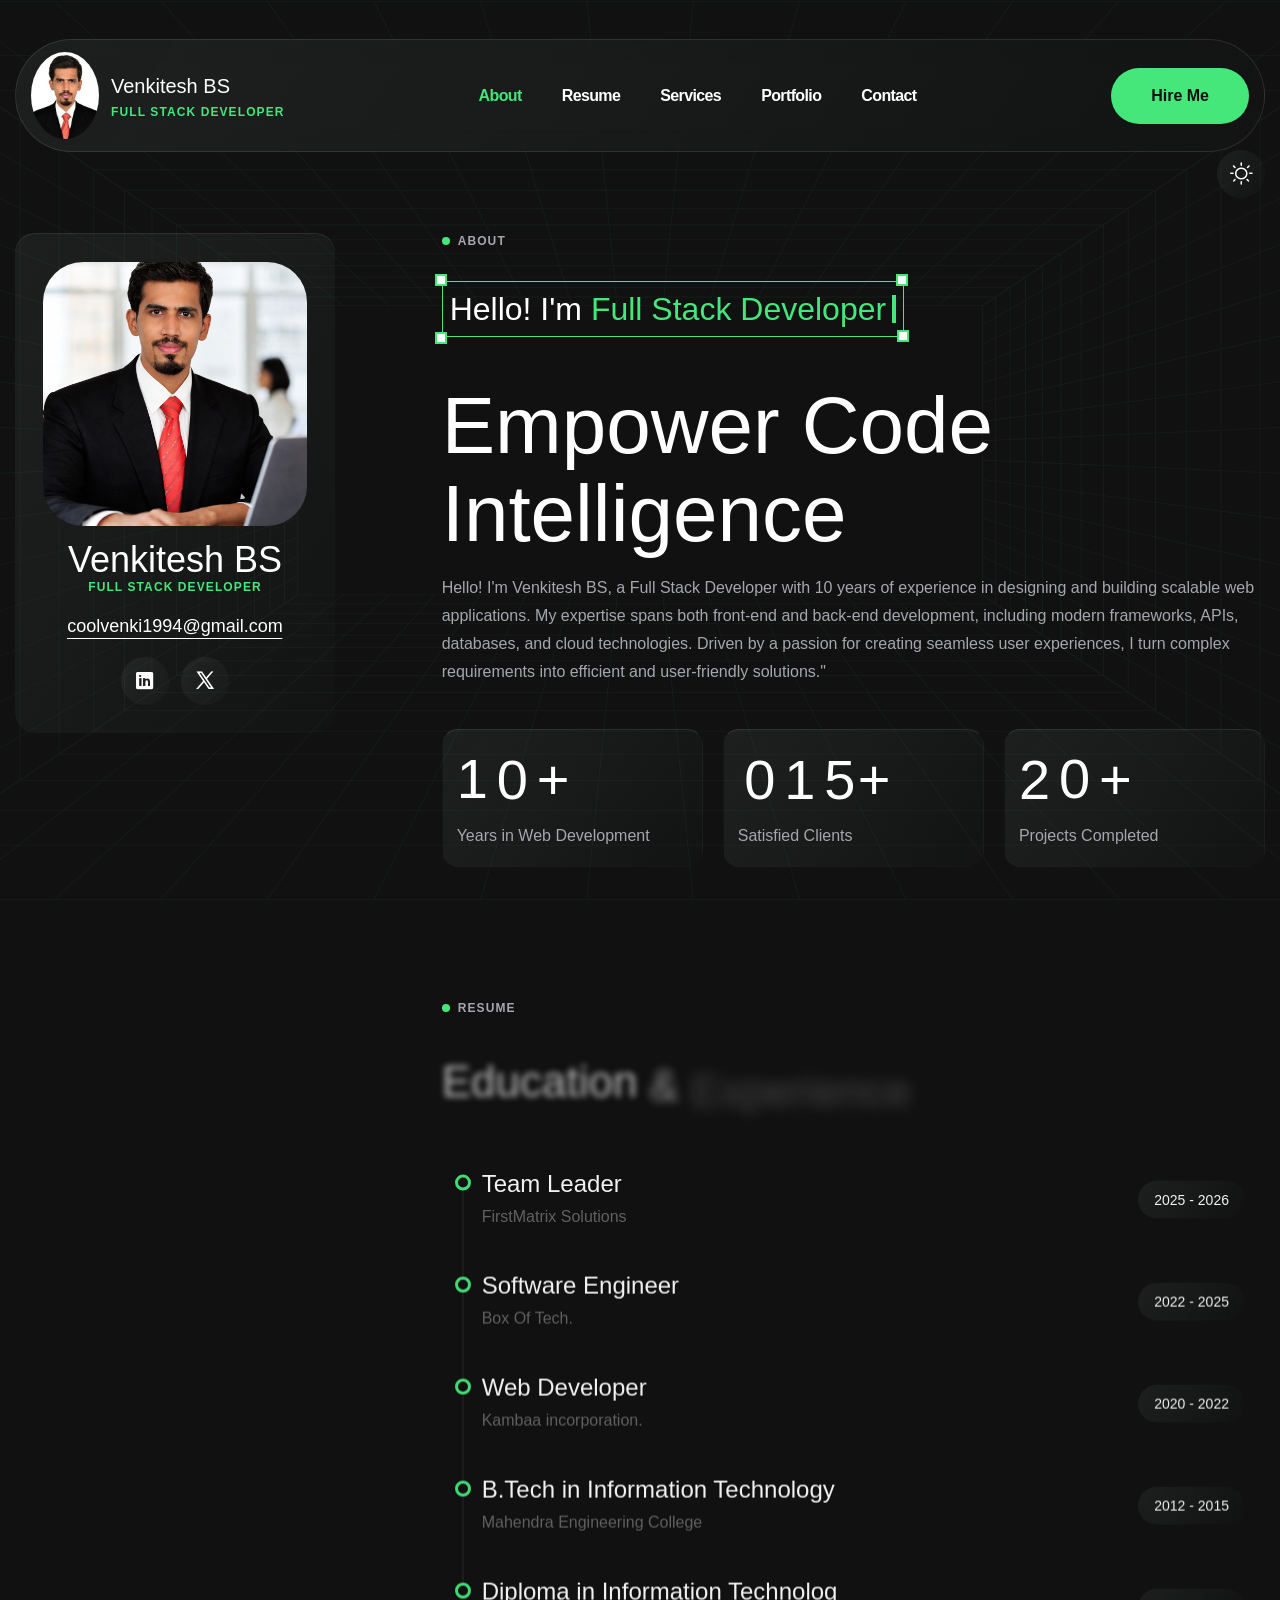
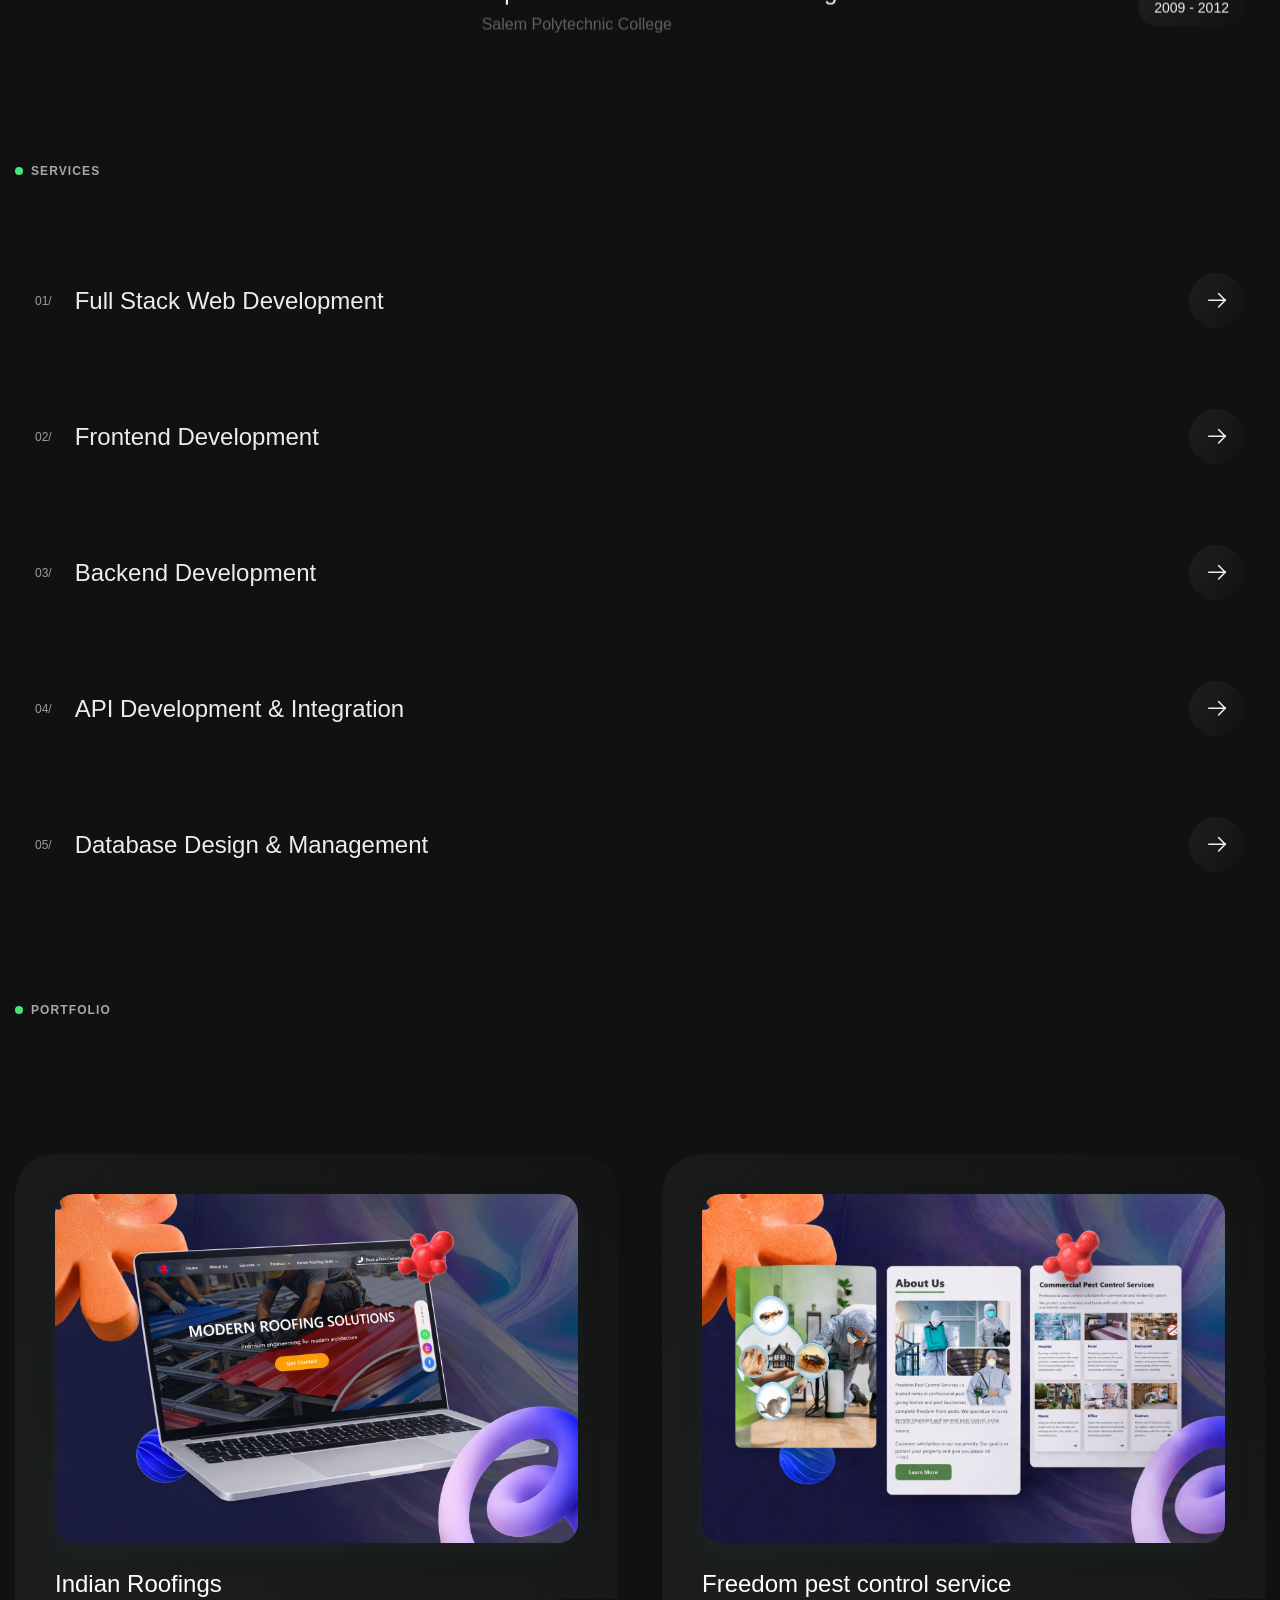
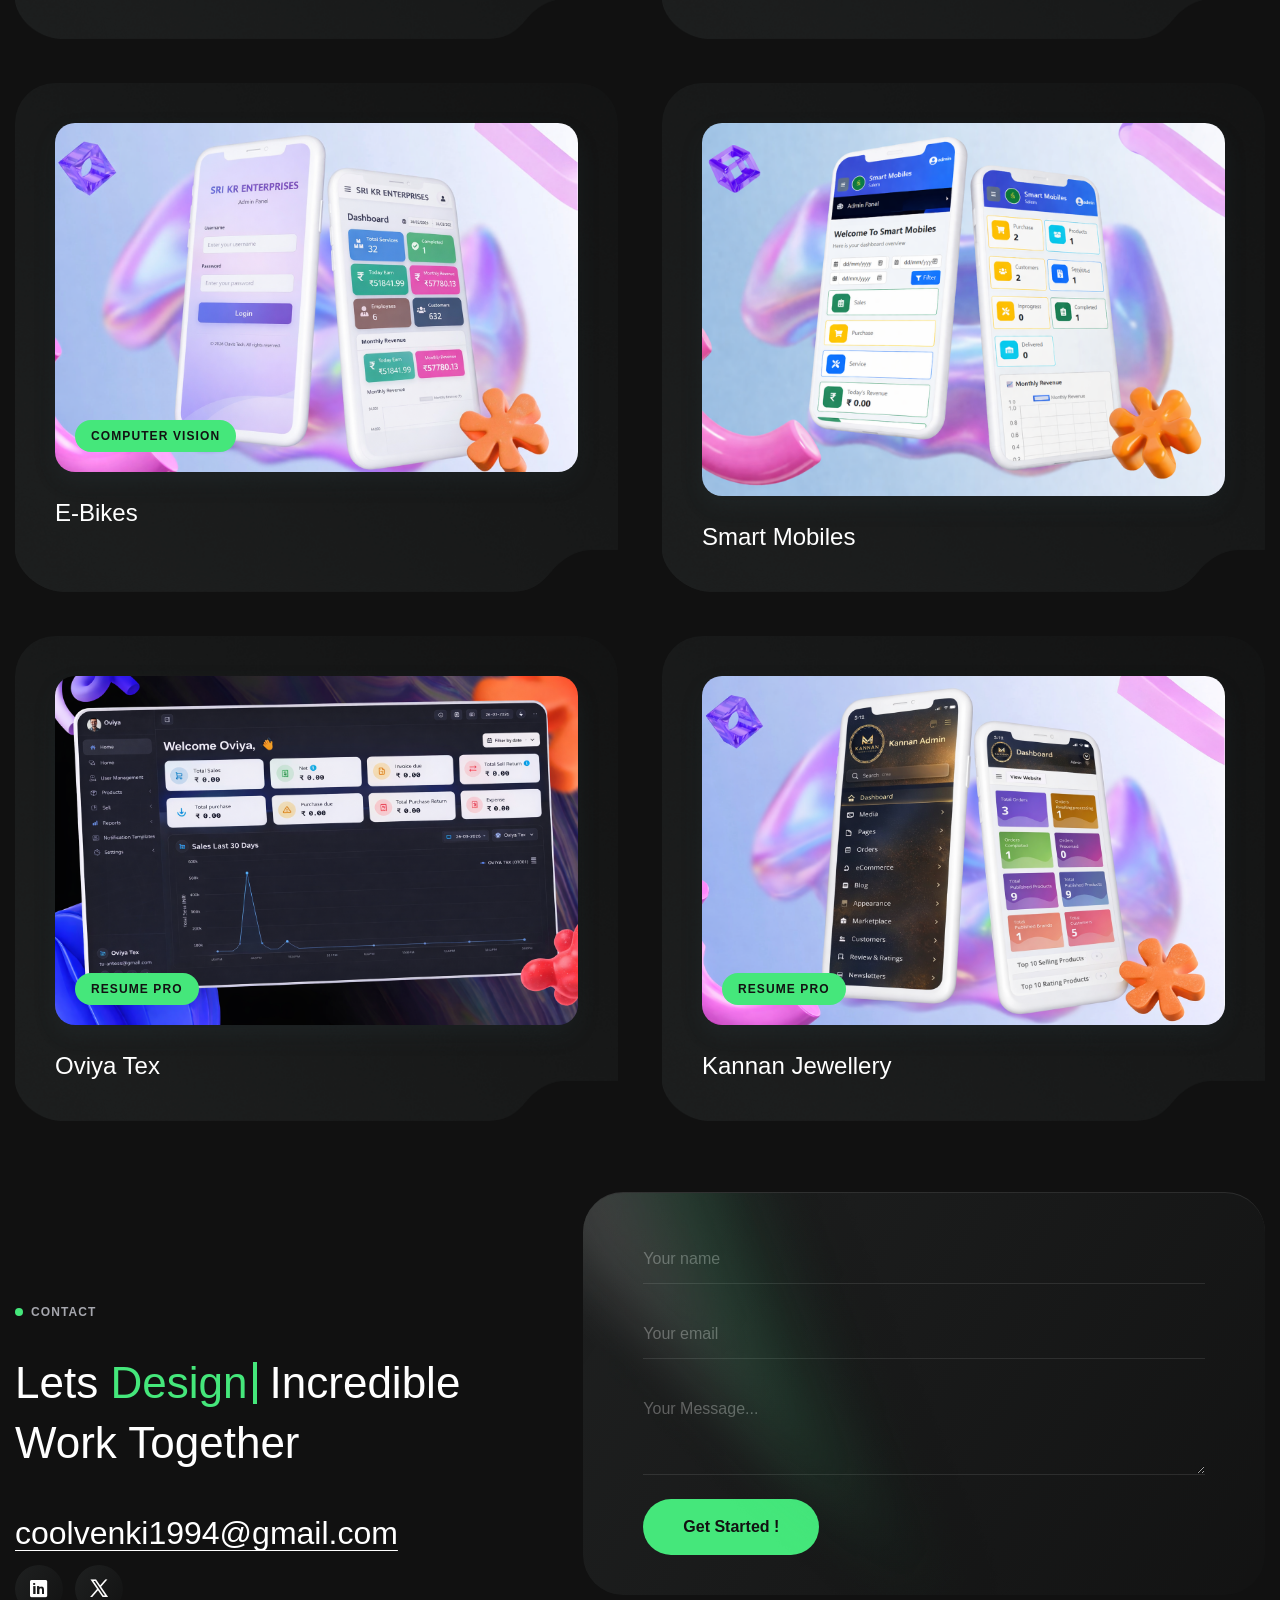
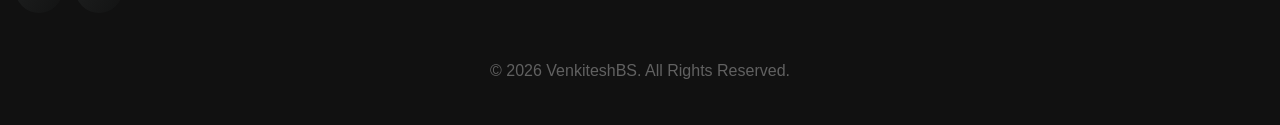
==== commit bb4f94bb: "final upload" ====
--- a/index.html
+++ b/index.html
@@ -239,7 +239,7 @@
                                     </div>
                                     <div class="counter-item bs-light-mode">
                                         <div class="counter-number h2 text_white mb_7">
-                                            <div class="odometer" data-number="20">100</div>
+                                            <div class="odometer" data-number="15">100</div>
                                             <span class="sub">+</span>
                                         </div>
                                         <p class="text-body-1 text_muted-color font-3">Satisfied Clients</p>
@@ -250,7 +250,7 @@
                                     </div>
                                     <div class="counter-item bs-light-mode">
                                         <div class="counter-number h2 text_white mb_7">
-                                            <div class="odometer" data-number="15">0</div>
+                                            <div class="odometer" data-number="20">0</div>
                                             <!-- <span class="sub">k</span> -->
                                             <span class="sub">+</span>
                                         </div>
@@ -962,7 +962,7 @@
                             </form>
                         </div>
                     </div>
-                    <p class="font-3 text_secondary-color text-center">© 2025 VenkiteshBS. All Rights Reserved.</p>
+                    <p class="font-3 text_secondary-color text-center">© 2026 VenkiteshBS. All Rights Reserved.</p>
                 </div>
                 <!-- End section-contact -->
 
--- a/css/animateText.css
+++ b/css/animateText.css
@@ -0,0 +1,1386 @@
+/* -------------------------------- 
+
+Primary style
+
+-------------------------------- */
+
+
+.cd-words-wrapper {
+  display: inline-block;
+  position: relative;
+  text-align: left;
+}
+
+.cd-words-wrapper .item-text {
+  display: inline-block;
+  position: absolute;
+  white-space: nowrap;
+  left: 0;
+  top: 0;
+  font-weight: inherit;
+}
+
+.cd-words-wrapper .item-text.is-visible {
+  position: relative;
+}
+
+.no-js .cd-words-wrapper .item-text {
+  opacity: 0;
+}
+
+.no-js .cd-words-wrapper .item-text.is-visible {
+  opacity: 1;
+}
+
+.cd-words-wrapper .item-text,
+.cd-words-wrapper .item-text i {}
+
+/* -------------------------------- 
+
+xrotate-1 
+
+-------------------------------- */
+.animationtext.rotate-1 .cd-words-wrapper {
+  -webkit-perspective: 300px;
+  -moz-perspective: 300px;
+  perspective: 300px;
+}
+
+.animationtext.rotate-1 .item-text {
+  opacity: 0;
+  -webkit-transform-origin: 50% 100%;
+  -moz-transform-origin: 50% 100%;
+  -ms-transform-origin: 50% 100%;
+  -o-transform-origin: 50% 100%;
+  transform-origin: 50% 100%;
+  -webkit-transform: rotateX(180deg);
+  -moz-transform: rotateX(180deg);
+  -ms-transform: rotateX(180deg);
+  -o-transform: rotateX(180deg);
+  transform: rotateX(180deg);
+}
+
+.animationtext.rotate-1 .item-text.is-visible {
+  opacity: 1;
+  -webkit-transform: rotateX(0deg);
+  -moz-transform: rotateX(0deg);
+  -ms-transform: rotateX(0deg);
+  -o-transform: rotateX(0deg);
+  transform: rotateX(0deg);
+  -webkit-animation: cd-rotate-1-in 1.2s;
+  -moz-animation: cd-rotate-1-in 1.2s;
+  animation: cd-rotate-1-in 1.2s;
+}
+
+.animationtext.rotate-1 .item-text.is-hidden {
+  -webkit-transform: rotateX(180deg);
+  -moz-transform: rotateX(180deg);
+  -ms-transform: rotateX(180deg);
+  -o-transform: rotateX(180deg);
+  transform: rotateX(180deg);
+  -webkit-animation: cd-rotate-1-out 1.2s;
+  -moz-animation: cd-rotate-1-out 1.2s;
+  animation: cd-rotate-1-out 1.2s;
+}
+
+@-webkit-keyframes cd-rotate-1-in {
+  0% {
+    -webkit-transform: rotateX(180deg);
+    opacity: 0;
+  }
+
+  35% {
+    -webkit-transform: rotateX(120deg);
+    opacity: 0;
+  }
+
+  65% {
+    opacity: 0;
+  }
+
+  100% {
+    -webkit-transform: rotateX(360deg);
+    opacity: 1;
+  }
+}
+
+@-moz-keyframes cd-rotate-1-in {
+  0% {
+    -moz-transform: rotateX(180deg);
+    opacity: 0;
+  }
+
+  35% {
+    -moz-transform: rotateX(120deg);
+    opacity: 0;
+  }
+
+  65% {
+    opacity: 0;
+  }
+
+  100% {
+    -moz-transform: rotateX(360deg);
+    opacity: 1;
+  }
+}
+
+@keyframes cd-rotate-1-in {
+  0% {
+    -webkit-transform: rotateX(180deg);
+    -moz-transform: rotateX(180deg);
+    -ms-transform: rotateX(180deg);
+    -o-transform: rotateX(180deg);
+    transform: rotateX(180deg);
+    opacity: 0;
+  }
+
+  35% {
+    -webkit-transform: rotateX(120deg);
+    -moz-transform: rotateX(120deg);
+    -ms-transform: rotateX(120deg);
+    -o-transform: rotateX(120deg);
+    transform: rotateX(120deg);
+    opacity: 0;
+  }
+
+  65% {
+    opacity: 0;
+  }
+
+  100% {
+    -webkit-transform: rotateX(360deg);
+    -moz-transform: rotateX(360deg);
+    -ms-transform: rotateX(360deg);
+    -o-transform: rotateX(360deg);
+    transform: rotateX(360deg);
+    opacity: 1;
+  }
+}
+
+@-webkit-keyframes cd-rotate-1-out {
+  0% {
+    -webkit-transform: rotateX(0deg);
+    opacity: 1;
+  }
+
+  35% {
+    -webkit-transform: rotateX(-40deg);
+    opacity: 1;
+  }
+
+  65% {
+    opacity: 0;
+  }
+
+  100% {
+    -webkit-transform: rotateX(180deg);
+    opacity: 0;
+  }
+}
+
+@-moz-keyframes cd-rotate-1-out {
+  0% {
+    -moz-transform: rotateX(0deg);
+    opacity: 1;
+  }
+
+  35% {
+    -moz-transform: rotateX(-40deg);
+    opacity: 1;
+  }
+
+  65% {
+    opacity: 0;
+  }
+
+  100% {
+    -moz-transform: rotateX(180deg);
+    opacity: 0;
+  }
+}
+
+@keyframes cd-rotate-1-out {
+  0% {
+    -webkit-transform: rotateX(0deg);
+    -moz-transform: rotateX(0deg);
+    -ms-transform: rotateX(0deg);
+    -o-transform: rotateX(0deg);
+    transform: rotateX(0deg);
+    opacity: 1;
+  }
+
+  35% {
+    -webkit-transform: rotateX(-40deg);
+    -moz-transform: rotateX(-40deg);
+    -ms-transform: rotateX(-40deg);
+    -o-transform: rotateX(-40deg);
+    transform: rotateX(-40deg);
+    opacity: 1;
+  }
+
+  65% {
+    opacity: 0;
+  }
+
+  100% {
+    -webkit-transform: rotateX(180deg);
+    -moz-transform: rotateX(180deg);
+    -ms-transform: rotateX(180deg);
+    -o-transform: rotateX(180deg);
+    transform: rotateX(180deg);
+    opacity: 0;
+  }
+}
+
+/* -------------------------------- 
+
+xtype 
+
+-------------------------------- */
+.animationtext.type .cd-words-wrapper {
+  vertical-align: top;
+  overflow: hidden;
+}
+
+.animationtext.type .cd-words-wrapper::after {
+  /* vertical bar */
+  content: '';
+  position: absolute;
+  right: 0;
+  top: 50%;
+  bottom: auto;
+  -webkit-transform: translateY(-50%);
+  -moz-transform: translateY(-50%);
+  -ms-transform: translateY(-50%);
+  -o-transform: translateY(-50%);
+  transform: translateY(-50%);
+  height: 90%;
+  width: 1px;
+  background-color: #aebcb9;
+}
+
+.animationtext.type .cd-words-wrapper.waiting::after {
+  -webkit-animation: cd-pulse 1s infinite;
+  -moz-animation: cd-pulse 1s infinite;
+  animation: cd-pulse 1s infinite;
+}
+
+.animationtext.type .cd-words-wrapper.selected {
+  background-color: #aebcb9;
+}
+
+.animationtext.type .cd-words-wrapper.selected::after {
+  visibility: hidden;
+}
+
+.animationtext.type .cd-words-wrapper.selected .item-text {
+  color: #0d0d0d;
+}
+
+.animationtext.type .item-text {
+  visibility: hidden;
+}
+
+.animationtext.type .item-text.is-visible {
+  visibility: visible;
+}
+
+.animationtext.type i {
+  position: absolute;
+  visibility: hidden;
+}
+
+.animationtext.type i.in {
+  position: relative;
+  visibility: visible;
+}
+
+@-webkit-keyframes cd-pulse {
+  0% {
+    -webkit-transform: translateY(-50%) scale(1);
+    opacity: 1;
+  }
+
+  40% {
+    -webkit-transform: translateY(-50%) scale(0.9);
+    opacity: 0;
+  }
+
+  100% {
+    -webkit-transform: translateY(-50%) scale(0);
+    opacity: 0;
+  }
+}
+
+@-moz-keyframes cd-pulse {
+  0% {
+    -moz-transform: translateY(-50%) scale(1);
+    opacity: 1;
+  }
+
+  40% {
+    -moz-transform: translateY(-50%) scale(0.9);
+    opacity: 0;
+  }
+
+  100% {
+    -moz-transform: translateY(-50%) scale(0);
+    opacity: 0;
+  }
+}
+
+@keyframes cd-pulse {
+  0% {
+    -webkit-transform: translateY(-50%) scale(1);
+    -moz-transform: translateY(-50%) scale(1);
+    -ms-transform: translateY(-50%) scale(1);
+    -o-transform: translateY(-50%) scale(1);
+    transform: translateY(-50%) scale(1);
+    opacity: 1;
+  }
+
+  40% {
+    -webkit-transform: translateY(-50%) scale(0.9);
+    -moz-transform: translateY(-50%) scale(0.9);
+    -ms-transform: translateY(-50%) scale(0.9);
+    -o-transform: translateY(-50%) scale(0.9);
+    transform: translateY(-50%) scale(0.9);
+    opacity: 0;
+  }
+
+  100% {
+    -webkit-transform: translateY(-50%) scale(0);
+    -moz-transform: translateY(-50%) scale(0);
+    -ms-transform: translateY(-50%) scale(0);
+    -o-transform: translateY(-50%) scale(0);
+    transform: translateY(-50%) scale(0);
+    opacity: 0;
+  }
+}
+
+/* -------------------------------- 
+
+xrotate-2 
+
+-------------------------------- */
+.animationtext.rotate-2 .cd-words-wrapper {
+  -webkit-perspective: 300px;
+  -moz-perspective: 300px;
+  perspective: 300px;
+}
+
+.animationtext.rotate-2 i,
+.animationtext.rotate-2 em {
+  display: inline-block;
+  -webkit-backface-visibility: hidden;
+  backface-visibility: hidden;
+}
+
+.animationtext.rotate-2 .item-text {
+  opacity: 0;
+}
+
+.animationtext.rotate-2 i {
+  -webkit-transform-style: preserve-3d;
+  -moz-transform-style: preserve-3d;
+  -ms-transform-style: preserve-3d;
+  -o-transform-style: preserve-3d;
+  transform-style: preserve-3d;
+  -webkit-transform: translateZ(-20px) rotateX(90deg);
+  -moz-transform: translateZ(-20px) rotateX(90deg);
+  -ms-transform: translateZ(-20px) rotateX(90deg);
+  -o-transform: translateZ(-20px) rotateX(90deg);
+  transform: translateZ(-20px) rotateX(90deg);
+  opacity: 0;
+}
+
+.is-visible .animationtext.rotate-2 i {
+  opacity: 1;
+}
+
+.animationtext.rotate-2 i.in {
+  -webkit-animation: cd-rotate-2-in 0.4s forwards;
+  -moz-animation: cd-rotate-2-in 0.4s forwards;
+  animation: cd-rotate-2-in 0.4s forwards;
+}
+
+.animationtext.rotate-2 i.out {
+  -webkit-animation: cd-rotate-2-out 0.4s forwards;
+  -moz-animation: cd-rotate-2-out 0.4s forwards;
+  animation: cd-rotate-2-out 0.4s forwards;
+}
+
+.animationtext.rotate-2 em {
+  -webkit-transform: translateZ(20px);
+  -moz-transform: translateZ(20px);
+  -ms-transform: translateZ(20px);
+  -o-transform: translateZ(20px);
+  transform: translateZ(20px);
+}
+
+.no-csstransitions .animationtext.rotate-2 i {
+  -webkit-transform: rotateX(0deg);
+  -moz-transform: rotateX(0deg);
+  -ms-transform: rotateX(0deg);
+  -o-transform: rotateX(0deg);
+  transform: rotateX(0deg);
+  opacity: 0;
+}
+
+.no-csstransitions .animationtext.rotate-2 i em {
+  -webkit-transform: scale(1);
+  -moz-transform: scale(1);
+  -ms-transform: scale(1);
+  -o-transform: scale(1);
+  transform: scale(1);
+}
+
+.no-csstransitions .animationtext.rotate-2 .is-visible i {
+  opacity: 1;
+}
+
+@-webkit-keyframes cd-rotate-2-in {
+  0% {
+    opacity: 0;
+    -webkit-transform: translateZ(-20px) rotateX(90deg);
+  }
+
+  60% {
+    opacity: 1;
+    -webkit-transform: translateZ(-20px) rotateX(-10deg);
+  }
+
+  100% {
+    opacity: 1;
+    -webkit-transform: translateZ(-20px) rotateX(0deg);
+  }
+}
+
+@-moz-keyframes cd-rotate-2-in {
+  0% {
+    opacity: 0;
+    -moz-transform: translateZ(-20px) rotateX(90deg);
+  }
+
+  60% {
+    opacity: 1;
+    -moz-transform: translateZ(-20px) rotateX(-10deg);
+  }
+
+  100% {
+    opacity: 1;
+    -moz-transform: translateZ(-20px) rotateX(0deg);
+  }
+}
+
+@keyframes cd-rotate-2-in {
+  0% {
+    opacity: 0;
+    -webkit-transform: translateZ(-20px) rotateX(90deg);
+    -moz-transform: translateZ(-20px) rotateX(90deg);
+    -ms-transform: translateZ(-20px) rotateX(90deg);
+    -o-transform: translateZ(-20px) rotateX(90deg);
+    transform: translateZ(-20px) rotateX(90deg);
+  }
+
+  60% {
+    opacity: 1;
+    -webkit-transform: translateZ(-20px) rotateX(-10deg);
+    -moz-transform: translateZ(-20px) rotateX(-10deg);
+    -ms-transform: translateZ(-20px) rotateX(-10deg);
+    -o-transform: translateZ(-20px) rotateX(-10deg);
+    transform: translateZ(-20px) rotateX(-10deg);
+  }
+
+  100% {
+    opacity: 1;
+    -webkit-transform: translateZ(-20px) rotateX(0deg);
+    -moz-transform: translateZ(-20px) rotateX(0deg);
+    -ms-transform: translateZ(-20px) rotateX(0deg);
+    -o-transform: translateZ(-20px) rotateX(0deg);
+    transform: translateZ(-20px) rotateX(0deg);
+  }
+}
+
+@-webkit-keyframes cd-rotate-2-out {
+  0% {
+    opacity: 1;
+    -webkit-transform: translateZ(-20px) rotateX(0);
+  }
+
+  60% {
+    opacity: 0;
+    -webkit-transform: translateZ(-20px) rotateX(-100deg);
+  }
+
+  100% {
+    opacity: 0;
+    -webkit-transform: translateZ(-20px) rotateX(-90deg);
+  }
+}
+
+@-moz-keyframes cd-rotate-2-out {
+  0% {
+    opacity: 1;
+    -moz-transform: translateZ(-20px) rotateX(0);
+  }
+
+  60% {
+    opacity: 0;
+    -moz-transform: translateZ(-20px) rotateX(-100deg);
+  }
+
+  100% {
+    opacity: 0;
+    -moz-transform: translateZ(-20px) rotateX(-90deg);
+  }
+}
+
+@keyframes cd-rotate-2-out {
+  0% {
+    opacity: 1;
+    -webkit-transform: translateZ(-20px) rotateX(0);
+    -moz-transform: translateZ(-20px) rotateX(0);
+    -ms-transform: translateZ(-20px) rotateX(0);
+    -o-transform: translateZ(-20px) rotateX(0);
+    transform: translateZ(-20px) rotateX(0);
+  }
+
+  60% {
+    opacity: 0;
+    -webkit-transform: translateZ(-20px) rotateX(-100deg);
+    -moz-transform: translateZ(-20px) rotateX(-100deg);
+    -ms-transform: translateZ(-20px) rotateX(-100deg);
+    -o-transform: translateZ(-20px) rotateX(-100deg);
+    transform: translateZ(-20px) rotateX(-100deg);
+  }
+
+  100% {
+    opacity: 0;
+    -webkit-transform: translateZ(-20px) rotateX(-90deg);
+    -moz-transform: translateZ(-20px) rotateX(-90deg);
+    -ms-transform: translateZ(-20px) rotateX(-90deg);
+    -o-transform: translateZ(-20px) rotateX(-90deg);
+    transform: translateZ(-20px) rotateX(-90deg);
+  }
+}
+
+/* -------------------------------- 
+
+xloading-bar 
+
+-------------------------------- */
+.animationtext.loading-bar span {
+  display: inline-block;
+  padding: .2em 0;
+}
+
+.animationtext.loading-bar .cd-words-wrapper {
+  overflow: hidden;
+  vertical-align: top;
+}
+
+.animationtext.loading-bar .cd-words-wrapper::after {
+  /* loading bar */
+  content: '';
+  position: absolute;
+  left: 0;
+  bottom: 0;
+  height: 3px;
+  width: 0;
+  background: #0096a7;
+  z-index: 2;
+  -webkit-transition: width 0.3s -0.1s;
+  -moz-transition: width 0.3s -0.1s;
+  transition: width 0.3s -0.1s;
+}
+
+.animationtext.loading-bar .cd-words-wrapper.is-loading::after {
+  width: 100%;
+  -webkit-transition: width 3s;
+  -moz-transition: width 3s;
+  transition: width 3s;
+}
+
+.animationtext.loading-bar .item-text {
+  top: .2em;
+  opacity: 0;
+  -webkit-transition: opacity 0.3s;
+  -moz-transition: opacity 0.3s;
+  transition: opacity 0.3s;
+}
+
+.animationtext.loading-bar .item-text.is-visible {
+  opacity: 1;
+  top: 0;
+}
+
+/* -------------------------------- 
+
+xslide 
+
+-------------------------------- */
+.animationtext.slide span {
+  display: inline-block;
+  /* padding: .2em 0; */
+}
+
+.animationtext.slide .cd-words-wrapper {
+  overflow: hidden;
+  vertical-align: top;
+}
+
+.animationtext.slide .item-text {
+  opacity: 0;
+  top: .2em;
+}
+
+.animationtext.slide .item-text.is-visible {
+  top: 0;
+  opacity: 1;
+  -webkit-animation: slide-in 0.6s;
+  -moz-animation: slide-in 0.6s;
+  animation: slide-in 0.6s;
+}
+
+.animationtext.slide .item-text.is-hidden {
+  -webkit-animation: slide-out 0.6s;
+  -moz-animation: slide-out 0.6s;
+  animation: slide-out 0.6s;
+}
+
+@-webkit-keyframes slide-in {
+  0% {
+    opacity: 0;
+    -webkit-transform: translateY(-100%);
+  }
+
+  60% {
+    opacity: 1;
+    -webkit-transform: translateY(20%);
+  }
+
+  100% {
+    opacity: 1;
+    -webkit-transform: translateY(0);
+  }
+}
+
+@-moz-keyframes slide-in {
+  0% {
+    opacity: 0;
+    -moz-transform: translateY(-100%);
+  }
+
+  60% {
+    opacity: 1;
+    -moz-transform: translateY(20%);
+  }
+
+  100% {
+    opacity: 1;
+    -moz-transform: translateY(0);
+  }
+}
+
+@keyframes slide-in {
+  0% {
+    opacity: 0;
+    -webkit-transform: translateY(-100%);
+    -moz-transform: translateY(-100%);
+    -ms-transform: translateY(-100%);
+    -o-transform: translateY(-100%);
+    transform: translateY(-100%);
+  }
+
+  60% {
+    opacity: 1;
+    -webkit-transform: translateY(20%);
+    -moz-transform: translateY(20%);
+    -ms-transform: translateY(20%);
+    -o-transform: translateY(20%);
+    transform: translateY(20%);
+  }
+
+  100% {
+    opacity: 1;
+    -webkit-transform: translateY(0);
+    -moz-transform: translateY(0);
+    -ms-transform: translateY(0);
+    -o-transform: translateY(0);
+    transform: translateY(0);
+  }
+}
+
+@-webkit-keyframes slide-out {
+  0% {
+    opacity: 1;
+    -webkit-transform: translateY(0);
+  }
+
+  60% {
+    opacity: 0;
+    -webkit-transform: translateY(120%);
+  }
+
+  100% {
+    opacity: 0;
+    -webkit-transform: translateY(100%);
+  }
+}
+
+@-moz-keyframes slide-out {
+  0% {
+    opacity: 1;
+    -moz-transform: translateY(0);
+  }
+
+  60% {
+    opacity: 0;
+    -moz-transform: translateY(120%);
+  }
+
+  100% {
+    opacity: 0;
+    -moz-transform: translateY(100%);
+  }
+}
+
+@keyframes slide-out {
+  0% {
+    opacity: 1;
+    -webkit-transform: translateY(0);
+    -moz-transform: translateY(0);
+    -ms-transform: translateY(0);
+    -o-transform: translateY(0);
+    transform: translateY(0);
+  }
+
+  60% {
+    opacity: 0;
+    -webkit-transform: translateY(120%);
+    -moz-transform: translateY(120%);
+    -ms-transform: translateY(120%);
+    -o-transform: translateY(120%);
+    transform: translateY(120%);
+  }
+
+  100% {
+    opacity: 0;
+    -webkit-transform: translateY(100%);
+    -moz-transform: translateY(100%);
+    -ms-transform: translateY(100%);
+    -o-transform: translateY(100%);
+    transform: translateY(100%);
+  }
+}
+
+/* -------------------------------- 
+
+xclip 
+
+-------------------------------- */
+.animationtext.clip span {
+  display: inline-block;
+  padding: 0;
+}
+
+.animationtext.clip .cd-words-wrapper {
+  overflow: hidden;
+  vertical-align: top;
+}
+
+.animationtext.clip .cd-words-wrapper::after {
+  /* line */
+  content: '';
+  position: absolute;
+  top: 50%;
+  transform: translateY(-50%);
+  right: 0;
+  width: 4px;
+  height: 70%;
+  background-color: var(--Primary);
+  animation: flickerAnimation 0.8s infinite;
+}
+
+.animationtext.clip .item-text {
+  opacity: 0;
+}
+
+.animationtext.clip .item-text.is-visible {
+  opacity: 1;
+}
+
+/* -------------------------------- 
+
+xzoom 
+
+-------------------------------- */
+.animationtext.zoom .cd-words-wrapper {
+  -webkit-perspective: 300px;
+  -moz-perspective: 300px;
+  perspective: 300px;
+}
+
+.animationtext.zoom .item-text {
+  opacity: 0;
+}
+
+.animationtext.zoom .item-text.is-visible {
+  opacity: 1;
+  -webkit-animation: zoom-in 0.8s;
+  -moz-animation: zoom-in 0.8s;
+  animation: zoom-in 0.8s;
+}
+
+.animationtext.zoom .item-text.is-hidden {
+  -webkit-animation: zoom-out 0.8s;
+  -moz-animation: zoom-out 0.8s;
+  animation: zoom-out 0.8s;
+}
+
+@-webkit-keyframes zoom-in {
+  0% {
+    opacity: 0;
+    -webkit-transform: translateZ(100px);
+  }
+
+  100% {
+    opacity: 1;
+    -webkit-transform: translateZ(0);
+  }
+}
+
+@-moz-keyframes zoom-in {
+  0% {
+    opacity: 0;
+    -moz-transform: translateZ(100px);
+  }
+
+  100% {
+    opacity: 1;
+    -moz-transform: translateZ(0);
+  }
+}
+
+@keyframes zoom-in {
+  0% {
+    opacity: 0;
+    -webkit-transform: translateZ(100px);
+    -moz-transform: translateZ(100px);
+    -ms-transform: translateZ(100px);
+    -o-transform: translateZ(100px);
+    transform: translateZ(100px);
+  }
+
+  100% {
+    opacity: 1;
+    -webkit-transform: translateZ(0);
+    -moz-transform: translateZ(0);
+    -ms-transform: translateZ(0);
+    -o-transform: translateZ(0);
+    transform: translateZ(0);
+  }
+}
+
+@-webkit-keyframes zoom-out {
+  0% {
+    opacity: 1;
+    -webkit-transform: translateZ(0);
+  }
+
+  100% {
+    opacity: 0;
+    -webkit-transform: translateZ(-100px);
+  }
+}
+
+@-moz-keyframes zoom-out {
+  0% {
+    opacity: 1;
+    -moz-transform: translateZ(0);
+  }
+
+  100% {
+    opacity: 0;
+    -moz-transform: translateZ(-100px);
+  }
+}
+
+@keyframes zoom-out {
+  0% {
+    opacity: 1;
+    -webkit-transform: translateZ(0);
+    -moz-transform: translateZ(0);
+    -ms-transform: translateZ(0);
+    -o-transform: translateZ(0);
+    transform: translateZ(0);
+  }
+
+  100% {
+    opacity: 0;
+    -webkit-transform: translateZ(-100px);
+    -moz-transform: translateZ(-100px);
+    -ms-transform: translateZ(-100px);
+    -o-transform: translateZ(-100px);
+    transform: translateZ(-100px);
+  }
+}
+
+/* -------------------------------- 
+
+xrotate-3 
+
+-------------------------------- */
+.animationtext.rotate-3 .cd-words-wrapper {
+  -webkit-perspective: 300px;
+  -moz-perspective: 300px;
+  perspective: 300px;
+}
+
+.animationtext.rotate-3 .item-text {
+  opacity: 0;
+}
+
+.animationtext.rotate-3 i {
+  font-style: normal !important;
+  display: inline-block;
+  -webkit-transform: rotateY(180deg);
+  -moz-transform: rotateY(180deg);
+  -ms-transform: rotateY(180deg);
+  -o-transform: rotateY(180deg);
+  transform: rotateY(180deg);
+  -webkit-backface-visibility: hidden;
+  backface-visibility: hidden;
+  background-image: linear-gradient(180deg, rgba(255, 255, 255, 0.75) 13.41%, rgba(255, 255, 255, 0) 100%),
+    linear-gradient(180deg, #ffcb52 0%, #ff7b02 100%);
+  -webkit-background-clip: text;
+  -webkit-text-fill-color: transparent;
+  -webkit-text-stroke: 1px rgba(255, 255, 255, 0.2);
+  background-clip: text;
+}
+
+.is-visible .animationtext.rotate-3 i {
+  -webkit-transform: rotateY(0deg);
+  -moz-transform: rotateY(0deg);
+  -ms-transform: rotateY(0deg);
+  -o-transform: rotateY(0deg);
+  transform: rotateY(0deg);
+}
+
+.animationtext.rotate-3 i.in {
+  -webkit-animation: cd-rotate-3-in 0.6s forwards;
+  -moz-animation: cd-rotate-3-in 0.6s forwards;
+  animation: cd-rotate-3-in 0.6s forwards;
+}
+
+.animationtext.rotate-3 i.out {
+  -webkit-animation: cd-rotate-3-out 0.6s forwards;
+  -moz-animation: cd-rotate-3-out 0.6s forwards;
+  animation: cd-rotate-3-out 0.6s forwards;
+}
+
+.no-csstransitions .animationtext.rotate-3 i {
+  -webkit-transform: rotateY(0deg);
+  -moz-transform: rotateY(0deg);
+  -ms-transform: rotateY(0deg);
+  -o-transform: rotateY(0deg);
+  transform: rotateY(0deg);
+  opacity: 0;
+}
+
+.no-csstransitions .animationtext.rotate-3 .is-visible i {
+  opacity: 1;
+}
+
+@-webkit-keyframes cd-rotate-3-in {
+  0% {
+    -webkit-transform: rotateY(180deg);
+  }
+
+  100% {
+    -webkit-transform: rotateY(0deg);
+  }
+}
+
+@-moz-keyframes cd-rotate-3-in {
+  0% {
+    -moz-transform: rotateY(180deg);
+  }
+
+  100% {
+    -moz-transform: rotateY(0deg);
+  }
+}
+
+@keyframes cd-rotate-3-in {
+  0% {
+    -webkit-transform: rotateY(180deg);
+    -moz-transform: rotateY(180deg);
+    -ms-transform: rotateY(180deg);
+    -o-transform: rotateY(180deg);
+    transform: rotateY(180deg);
+  }
+
+  100% {
+    -webkit-transform: rotateY(0deg);
+    -moz-transform: rotateY(0deg);
+    -ms-transform: rotateY(0deg);
+    -o-transform: rotateY(0deg);
+    transform: rotateY(0deg);
+  }
+}
+
+@-webkit-keyframes cd-rotate-3-out {
+  0% {
+    -webkit-transform: rotateY(0);
+  }
+
+  100% {
+    -webkit-transform: rotateY(-180deg);
+  }
+}
+
+@-moz-keyframes cd-rotate-3-out {
+  0% {
+    -moz-transform: rotateY(0);
+  }
+
+  100% {
+    -moz-transform: rotateY(-180deg);
+  }
+}
+
+@keyframes cd-rotate-3-out {
+  0% {
+    -webkit-transform: rotateY(0);
+    -moz-transform: rotateY(0);
+    -ms-transform: rotateY(0);
+    -o-transform: rotateY(0);
+    transform: rotateY(0);
+  }
+
+  100% {
+    -webkit-transform: rotateY(-180deg);
+    -moz-transform: rotateY(-180deg);
+    -ms-transform: rotateY(-180deg);
+    -o-transform: rotateY(-180deg);
+    transform: rotateY(-180deg);
+  }
+}
+
+/* -------------------------------- 
+
+xscale 
+
+-------------------------------- */
+.animationtext.scale .item-text {
+  opacity: 0;
+}
+
+.animationtext.scale .item-text.is-visible {
+  opacity: 1;
+}
+
+.animationtext.scale i {
+  display: inline-block;
+  opacity: 0;
+  -webkit-transform: scale(0);
+  -moz-transform: scale(0);
+  -ms-transform: scale(0);
+  -o-transform: scale(0);
+  transform: scale(0);
+}
+
+/*.is-visible .animationtext.scale i {
+  opacity: 1;
+}*/
+.animationtext.scale .item-text.is-visible {
+  -webkit-animation: scale-up 0.6s forwards;
+  -moz-animation: scale-up 0.6s forwards;
+  animation: scale-up 0.6s forwards;
+}
+
+.animationtext.scale .item-text {
+  -webkit-animation: scale-down 0.6s forwards;
+  -moz-animation: scale-down 0.6s forwards;
+  animation: scale-down 0.6s forwards;
+}
+
+.no-csstransitions .animationtext.scale .item-text {
+  -webkit-transform: scale(1);
+  -moz-transform: scale(1);
+  -ms-transform: scale(1);
+  -o-transform: scale(1);
+  transform: scale(1);
+  opacity: 0;
+}
+
+.no-csstransitions .animationtext.scale .is-visible i {
+  opacity: 1;
+}
+
+@-webkit-keyframes scale-up {
+  0% {
+    -webkit-transform: scale(0);
+    opacity: 0;
+  }
+
+  60% {
+    -webkit-transform: scale(1.2);
+    opacity: 1;
+  }
+
+  100% {
+    -webkit-transform: scale(1);
+    opacity: 1;
+  }
+}
+
+@-moz-keyframes scale-up {
+  0% {
+    -moz-transform: scale(0);
+    opacity: 0;
+  }
+
+  60% {
+    -moz-transform: scale(1.2);
+    opacity: 1;
+  }
+
+  100% {
+    -moz-transform: scale(1);
+    opacity: 1;
+  }
+}
+
+@keyframes scale-up {
+  0% {
+    -webkit-transform: scale(0);
+    -moz-transform: scale(0);
+    -ms-transform: scale(0);
+    -o-transform: scale(0);
+    transform: scale(0);
+    opacity: 0;
+  }
+
+  60% {
+    -webkit-transform: scale(1.2);
+    -moz-transform: scale(1.2);
+    -ms-transform: scale(1.2);
+    -o-transform: scale(1.2);
+    transform: scale(1.2);
+    opacity: 1;
+  }
+
+  100% {
+    -webkit-transform: scale(1);
+    -moz-transform: scale(1);
+    -ms-transform: scale(1);
+    -o-transform: scale(1);
+    transform: scale(1);
+    opacity: 1;
+  }
+}
+
+@-webkit-keyframes scale-down {
+  0% {
+    -webkit-transform: scale(1);
+    opacity: 1;
+  }
+
+  60% {
+    -webkit-transform: scale(0);
+    opacity: 0;
+  }
+}
+
+@-moz-keyframes scale-down {
+  0% {
+    -moz-transform: scale(1);
+    opacity: 1;
+  }
+
+  60% {
+    -moz-transform: scale(0);
+    opacity: 0;
+  }
+}
+
+@keyframes scale-down {
+  0% {
+    -webkit-transform: scale(1);
+    -moz-transform: scale(1);
+    -ms-transform: scale(1);
+    -o-transform: scale(1);
+    transform: scale(1);
+    opacity: 1;
+  }
+
+  60% {
+    -webkit-transform: scale(0);
+    -moz-transform: scale(0);
+    -ms-transform: scale(0);
+    -o-transform: scale(0);
+    transform: scale(0);
+    opacity: 0;
+  }
+}
+
+/* -------------------------------- 
+
+xpush 
+
+-------------------------------- */
+.animationtext.push .item-text {
+  opacity: 0;
+}
+
+.animationtext.push .item-text.is-visible {
+  opacity: 1;
+  -webkit-animation: push-in 0.6s;
+  -moz-animation: push-in 0.6s;
+  animation: push-in 0.6s;
+}
+
+.animationtext.push .item-text.is-hidden {
+  -webkit-animation: push-out 0.6s;
+  -moz-animation: push-out 0.6s;
+  animation: push-out 0.6s;
+}
+
+@-webkit-keyframes push-in {
+  0% {
+    opacity: 0;
+    -webkit-transform: translateX(-100%);
+  }
+
+  60% {
+    opacity: 1;
+    -webkit-transform: translateX(10%);
+  }
+
+  100% {
+    opacity: 1;
+    -webkit-transform: translateX(0);
+  }
+}
+
+@-moz-keyframes push-in {
+  0% {
+    opacity: 0;
+    -moz-transform: translateX(-100%);
+  }
+
+  60% {
+    opacity: 1;
+    -moz-transform: translateX(10%);
+  }
+
+  100% {
+    opacity: 1;
+    -moz-transform: translateX(0);
+  }
+}
+
+@keyframes push-in {
+  0% {
+    opacity: 0;
+    -webkit-transform: translateX(-100%);
+    -moz-transform: translateX(-100%);
+    -ms-transform: translateX(-100%);
+    -o-transform: translateX(-100%);
+    transform: translateX(-100%);
+  }
+
+  60% {
+    opacity: 1;
+    -webkit-transform: translateX(10%);
+    -moz-transform: translateX(10%);
+    -ms-transform: translateX(10%);
+    -o-transform: translateX(10%);
+    transform: translateX(10%);
+  }
+
+  100% {
+    opacity: 1;
+    -webkit-transform: translateX(0);
+    -moz-transform: translateX(0);
+    -ms-transform: translateX(0);
+    -o-transform: translateX(0);
+    transform: translateX(0);
+  }
+}
+
+@-webkit-keyframes push-out {
+  0% {
+    opacity: 1;
+    -webkit-transform: translateX(0);
+  }
+
+  60% {
+    opacity: 0;
+    -webkit-transform: translateX(110%);
+  }
+
+  100% {
+    opacity: 0;
+    -webkit-transform: translateX(100%);
+  }
+}
+
+@-moz-keyframes push-out {
+  0% {
+    opacity: 1;
+    -moz-transform: translateX(0);
+  }
+
+  60% {
+    opacity: 0;
+    -moz-transform: translateX(110%);
+  }
+
+  100% {
+    opacity: 0;
+    -moz-transform: translateX(100%);
+  }
+}
+
+@keyframes push-out {
+  0% {
+    opacity: 1;
+    -webkit-transform: translateX(0);
+    -moz-transform: translateX(0);
+    -ms-transform: translateX(0);
+    -o-transform: translateX(0);
+    transform: translateX(0);
+  }
+
+  60% {
+    opacity: 0;
+    -webkit-transform: translateX(110%);
+    -moz-transform: translateX(110%);
+    -ms-transform: translateX(110%);
+    -o-transform: translateX(110%);
+    transform: translateX(110%);
+  }
+
+  100% {
+    opacity: 0;
+    -webkit-transform: translateX(100%);
+    -moz-transform: translateX(100%);
+    -ms-transform: translateX(100%);
+    -o-transform: translateX(100%);
+    transform: translateX(100%);
+  }
+}
+
+.type-color-1 i {
+  background-image: linear-gradient(180deg, #ffffff 68.51%, rgb(39, 47, 121) 93%) !important;
+  -webkit-background-clip: text !important;
+  -webkit-text-fill-color: transparent !important;
+  -webkit-text-stroke: unset !important;
+  background-clip: text !important;
+  text-shadow: 0px 3px 8px rgba(76, 43, 159, 0.5) !important;
+}
--- a/css/styles.css
+++ b/css/styles.css
@@ -0,0 +1,4583 @@
+/* ---------------------------------------------------------
+    * Name: 
+    * Version: 1.0.0
+    * Author: Themesflat
+    * Author URI: http://themesflat.com 
+
+	* Abstracts variable
+
+    * Reset css styles
+
+    * Components
+
+    * section
+
+    * dashboard
+
+    * Responsive
+ ------------------------------------------------------------------------------ */
+/*--------- Abstracts variable ---------- */
+:root {
+  --Black: #000000;
+  --White: #ffffff;
+  --body-text: #666666;
+  --Primary: #45e77b;
+  --Secondary: #266f5d;
+  --Text-light: #fff;
+  --Text-primary: #121212;
+  --Text-secondary: #616161;
+  --Text-muted: #a6a7ae;
+  --Bg-light: #f8f7f4;
+  --Bg-dark: #111111;
+  --Line: #e5e7eb;
+  --Bg-linear: linear-gradient(
+      123.51deg,
+      rgba(204, 235, 235, 0.01) -61.8%,
+      rgba(215, 237, 237, 0.1) 100%
+  );
+  --Bg-linear-2: linear-gradient(
+      123.51deg,
+      rgba(215, 237, 237, 0.1) -61.8%,
+      rgba(204, 235, 235, 0.01) 100%
+  );
+}
+
+[data-color-primary=color-primary-1] {
+  --Primary: #45e77b;
+}
+
+[data-color-primary=color-primary-2] {
+  --Primary: #f8c736;
+}
+
+[data-color-primary=color-primary-3] {
+  --Primary: #f5772e;
+}
+
+[data-color-primary=color-primary-4] {
+  --Primary: #2ac6f8;
+}
+
+[data-color-primary=color-primary-5] {
+  --Primary: #8dca37;
+}
+
+[data-color-primary=color-primary-6] {
+  --Primary: #6c34fa;
+}
+
+[data-color-primary=color-primary-7] {
+  --Primary: #f14444;
+}
+
+[data-color-primary=color-primary-8] {
+  --Primary: #e14392;
+}
+
+/*---------- Reset css styles ----------- */
+/* ---------------------------------------------------------
+    * Name: 
+    * Version: 1.0.0
+    * Author: Themesflat
+    * Author URI: http://themesflat.com 
+
+	* Abstracts variable
+
+    * Reset css styles
+
+    * Components
+
+    * section
+
+    * dashboard
+
+    * Responsive
+ ------------------------------------------------------------------------------ */
+/*--------- Abstracts variable ---------- */
+/* Reset Browsers
+-------------------------------------------------------------- */
+html,
+body,
+div,
+span,
+applet,
+object,
+iframe,
+h1,
+h2,
+h3,
+h4,
+h5,
+h6,
+p,
+blockquote,
+pre,
+a,
+abbr,
+acronym,
+address,
+big,
+cite,
+code,
+del,
+dfn,
+em,
+img,
+ins,
+kbd,
+q,
+s,
+samp,
+small,
+strike,
+strong,
+sub,
+sup,
+tt,
+var,
+b,
+u,
+i,
+center,
+dl,
+dt,
+dd,
+ol,
+ul,
+li,
+fieldset,
+form,
+label,
+legend,
+table,
+caption,
+tbody,
+tfoot,
+thead,
+tr,
+th,
+td,
+article,
+aside,
+canvas,
+details,
+embed,
+figure,
+figcaption,
+footer,
+header,
+hgroup,
+menu,
+nav,
+output,
+ruby,
+section,
+summary,
+time,
+mark,
+audio,
+video {
+  margin: 0;
+  padding: 0;
+  border: 0;
+  outline: 0;
+  font: inherit;
+  vertical-align: baseline;
+  font-family: inherit;
+  font-size: 100%;
+  font-style: inherit;
+  font-weight: inherit;
+}
+
+article,
+aside,
+details,
+figcaption,
+figure,
+footer,
+header,
+hgroup,
+menu,
+nav,
+section {
+  display: block;
+}
+
+html {
+  margin-right: 0 !important;
+  font-size: 62.5%;
+  scroll-behavior: smooth;
+  -webkit-text-size-adjust: 100%;
+  -ms-text-size-adjust: 100%;
+}
+
+*,
+*:before,
+*:after {
+  -webkit-box-sizing: border-box;
+  -moz-box-sizing: border-box;
+  box-sizing: border-box;
+}
+
+body {
+  background: var(--White);
+  line-height: 1;
+  padding: 0 !important;
+}
+body::-webkit-scrollbar {
+  width: 3px;
+}
+body::-webkit-scrollbar-thumb {
+  background: var(--On-surface);
+  border-radius: 999px;
+}
+
+article,
+aside,
+details,
+figcaption,
+figure,
+footer,
+header,
+main,
+nav,
+section {
+  display: block;
+}
+
+ol,
+ul {
+  list-style: none;
+}
+
+table {
+  border-collapse: collapse;
+  border-spacing: 0;
+}
+
+caption,
+th,
+td {
+  font-weight: normal;
+  text-align: left;
+}
+
+blockquote:before,
+blockquote:after,
+q:before,
+q:after {
+  content: "";
+}
+
+blockquote,
+q {
+  quotes: none;
+}
+
+a img {
+  border: 0;
+}
+
+img {
+  max-width: 100%;
+  height: auto;
+}
+
+select {
+  max-width: 100%;
+}
+
+/* General
+-------------------------------------------------------------- */
+body,
+button,
+input,
+select,
+textarea {
+  font-family: "Sora", sans-serif;
+  font-size: 15px;
+  font-weight: 400;
+  color: var(--body-text);
+  -webkit-font-smoothing: antialiased;
+  -moz-osx-font-smoothing: grayscale;
+  text-rendering: optimizeLegibility;
+  overflow-x: hidden;
+  overflow-y: auto;
+}
+
+img {
+  height: auto;
+  max-width: 100%;
+  vertical-align: middle;
+  -ms-interpolation-mode: bicubic;
+}
+
+p {
+  font-weight: 400;
+  font-size: 16px;
+  line-height: 28px;
+}
+
+strong,
+b,
+cite {
+  font-weight: bold;
+}
+
+dfn,
+cite,
+em,
+i,
+blockquote {
+  font-style: italic;
+}
+
+abbr,
+acronym {
+  border-bottom: 1px dotted #e0e0e0;
+  cursor: help;
+}
+
+.btn-link:focus,
+.btn-link:hover,
+mark,
+ins {
+  text-decoration: none;
+}
+
+sup,
+sub {
+  font-size: 75%;
+  height: 0;
+  line-height: 0;
+  position: relative;
+  vertical-align: baseline;
+}
+
+small {
+  font-size: 75%;
+}
+
+big {
+  font-size: 125%;
+}
+
+address {
+  font-style: italic;
+  margin: 0 0 20px;
+}
+
+code,
+kbd,
+tt,
+var,
+samp,
+pre {
+  margin: 20px 0;
+  padding: 4px 12px;
+  background: #f5f5f5;
+  border: 1px solid #e0e0e0;
+  overflow-x: auto;
+  -webkit-hyphens: none;
+  -moz-hyphens: none;
+  hyphens: none;
+  border-radius: 0;
+  height: auto;
+}
+
+svg,
+svg path {
+  -webkit-transition: all 0.3s ease;
+  -moz-transition: all 0.3s ease;
+  -ms-transition: all 0.3s ease;
+  -o-transition: all 0.3s ease;
+  transition: all 0.3s ease;
+}
+
+/* Elements
+-------------------------------------------------------------- */
+html {
+  -webkit-box-sizing: border-box;
+  -moz-box-sizing: border-box;
+  box-sizing: border-box;
+}
+
+*,
+*:before,
+*:after {
+  -webkit-box-sizing: border-box;
+  -moz-box-sizing: border-box;
+  box-sizing: border-box;
+}
+
+hr {
+  margin-bottom: 20px;
+  border: dashed 1px #ccc;
+}
+
+/* List */
+ul,
+ol {
+  padding: 0;
+}
+
+ul {
+  list-style: disc;
+}
+
+ol {
+  list-style: decimal;
+}
+
+li > ul,
+li > ol {
+  margin-bottom: 0;
+}
+
+li {
+  list-style: none;
+}
+
+ul li,
+ol li {
+  padding: 0;
+}
+
+dl,
+dd {
+  margin: 0 0 20px;
+}
+
+dt {
+  font-weight: bold;
+}
+
+del,
+.disable {
+  text-decoration: line-through;
+  filter: alpha(opacity=50);
+  opacity: 0.5;
+}
+
+/* Table */
+table,
+th,
+td {
+  border: 1px solid #343444;
+}
+
+table {
+  border-collapse: separate;
+  border-spacing: 0;
+  border-width: 1px 0 0 1px;
+  margin: 0 0 30px;
+  table-layout: fixed;
+  width: 100%;
+}
+
+caption,
+th,
+td {
+  font-weight: normal;
+  text-align: left;
+}
+
+th {
+  border-width: 0 1px 1px 0;
+  font-weight: bold;
+}
+
+td {
+  border-width: 0 1px 1px 0;
+}
+
+th,
+td {
+  padding: 8px 12px;
+}
+
+/* Media */
+embed,
+object,
+video {
+  margin-bottom: 20px;
+  max-width: 100%;
+  vertical-align: middle;
+}
+
+p > embed,
+p > iframe,
+p > object,
+p > video {
+  margin-bottom: 0;
+}
+
+/* Forms
+-------------------------------------------------------------- */
+/* Fixes */
+button,
+input {
+  line-height: normal;
+}
+
+button,
+input,
+select,
+textarea {
+  font-size: 100%;
+  line-height: inherit;
+  margin: 0;
+  vertical-align: baseline;
+}
+
+textarea {
+  overflow: auto;
+  /* Removes default vertical scrollbar in IE6/7/8/9 */
+  vertical-align: top;
+  /* Improves readability and alignment in all browsers */
+}
+
+input[type=checkbox] {
+  display: inline;
+}
+
+button,
+input[type=button],
+input[type=reset],
+input[type=submit] {
+  line-height: 1;
+  cursor: pointer;
+  -webkit-appearance: button;
+  border: 0;
+}
+
+input[type=checkbox],
+input[type=radio] {
+  padding: 0;
+  width: 20px;
+  height: 20px;
+  border-radius: 6px;
+  background: rgba(0, 0, 0, 0);
+  cursor: pointer;
+  vertical-align: sub;
+  /* Addresses excess padding in IE8/9 */
+}
+
+input[type=search] {
+  -webkit-appearance: textfield;
+  /* Addresses appearance set to searchfield in S5, Chrome */
+}
+
+input[type=search]::-webkit-search-decoration {
+  /* Corrects inner padding displayed oddly in S5, Chrome on OSX */
+  -webkit-appearance: none;
+}
+
+button::-moz-focus-inner,
+input::-moz-focus-inner {
+  border: 0;
+  padding: 0;
+}
+
+/* Remove chrome yellow autofill */
+input:-webkit-autofill {
+  -webkit-box-shadow: 0 0 0px 1000px #f7f7f7 inset;
+}
+
+/* Reset search styling */
+input[type=search] {
+  outline: 0;
+}
+
+input[type=search]::-webkit-search-decoration,
+input[type=search]::-webkit-search-cancel-button,
+input[type=search]::-webkit-search-results-button,
+input[type=search]::-webkit-search-results-decoration {
+  display: none;
+}
+
+/* Placeholder color */
+::-webkit-input-placeholder {
+  color: #171412;
+}
+
+::-moz-placeholder {
+  color: #171412;
+  opacity: 1;
+}
+
+/* Since FF19 lowers the opacity of the placeholder by default */
+:-ms-input-placeholder {
+  color: #171412;
+}
+
+/* Typography
+-------------------------------------------------------------- */
+h1,
+.h1,
+h2,
+.h2,
+h3,
+.h3,
+h4,
+.h4,
+h5,
+.h5,
+h6,
+.h6 {
+  font-family: "Sora", sans-serif;
+  margin: 0;
+  text-rendering: optimizeLegibility;
+  font-weight: 500;
+  color: var(--Text-light);
+}
+
+h1,
+.h1 {
+  font-size: 80px;
+  line-height: 88px;
+}
+
+h2,
+.h2 {
+  font-size: 56px;
+  line-height: 68px;
+}
+
+h3,
+.h3 {
+  font-size: 44px;
+  line-height: 60px;
+}
+
+h4,
+.h4 {
+  font-size: 32px;
+  line-height: 40px;
+}
+
+h5,
+.h5 {
+  font-size: 24px;
+  line-height: 30px;
+}
+
+h6,
+.h6 {
+  font-size: 20px;
+  line-height: 28px;
+}
+
+.text-body-1 {
+  font-size: 16px;
+  line-height: 28px;
+}
+
+.text-body-2 {
+  font-size: 18px;
+  line-height: 30px;
+}
+
+.text-title {
+  font-size: 18px;
+  line-height: 28px;
+}
+
+.text-button {
+  font-size: 16px;
+  line-height: 24px;
+}
+
+.text-caption-1 {
+  font-size: 14px;
+  line-height: 22px;
+}
+
+.text-caption-2 {
+  font-size: 12px;
+  line-height: 20px;
+}
+
+.text-label {
+  font-size: 12px;
+  line-height: 16px;
+}
+
+@media (max-width: 1149px) {
+  h1,
+  .h1 {
+    font-size: 66px;
+    line-height: 74px;
+  }
+  h2,
+  .h2 {
+    font-size: 46px;
+    line-height: 54px;
+  }
+  h3,
+  .h3 {
+    font-size: 36px;
+    line-height: 44px;
+  }
+  h4,
+  .h4 {
+    font-size: 26px;
+    line-height: 34px;
+  }
+}
+@media (max-width: 991px) {
+  h1,
+  .h1 {
+    font-size: 55px;
+    line-height: 63px;
+  }
+  h2,
+  .h2 {
+    font-size: 38px;
+    line-height: 46px;
+  }
+  h3,
+  .h3 {
+    font-size: 30px;
+    line-height: 38px;
+  }
+}
+@media (max-width: 767px) {
+  h1,
+  .h1 {
+    font-size: 45px;
+    line-height: 53px;
+  }
+  h2,
+  .h2 {
+    font-size: 31px;
+    line-height: 39px;
+  }
+  h3,
+  .h3 {
+    font-size: 25px;
+    line-height: 33px;
+  }
+  h4,
+  .h4 {
+    font-size: 18px;
+    line-height: 26px;
+  }
+  h5,
+  .h5 {
+    font-size: 20px;
+    line-height: 28px;
+  }
+  h6,
+  .h6 {
+    font-size: 17px;
+    line-height: 25px;
+  }
+  .text-body-1 {
+    font-size: 14px;
+    line-height: 22px;
+  }
+  .text-body-2 {
+    font-size: 15px;
+    line-height: 25px;
+  }
+  .text-title {
+    font-size: 15px;
+    line-height: 23pxpx;
+  }
+}
+@media (max-width: 575px) {
+  h1,
+  .h1 {
+    font-size: 36px;
+    line-height: 44px;
+  }
+  h2,
+  .h2 {
+    font-size: 28px;
+    line-height: 36px;
+  }
+}
+/* color-text
+-------------------------------------------------------------- */
+.text_white {
+  color: var(--Text-light);
+}
+
+.text_primary-color {
+  color: var(--Primary);
+}
+
+.text_secondary-color {
+  color: var(--Text-secondary);
+}
+
+.text_muted-color {
+  color: var(--Text-muted);
+}
+
+/* font
+-------------------------------------------------------------- */
+.font-2 {
+  font-family: "Nasalization", sans-serif;
+}
+
+.font-3 {
+  font-family: "Inter", sans-serif;
+}
+
+.font-4 {
+  font-family: "Epilogue", sans-serif;
+}
+
+/* letter-spacing
+-------------------------------------------------------------- */
+.letter-spacing-1 {
+  letter-spacing: 1.1px;
+}
+
+/* font-weight
+-------------------------------------------------------------- */
+.fw-4 {
+  font-weight: 400;
+}
+
+.fw-5 {
+  font-weight: 500;
+}
+
+.fw-6 {
+  font-weight: 600;
+}
+
+.fw-7 {
+  font-weight: 700;
+}
+
+/* Line Clamp
+-------------------------------------------------------------- */
+.line-clamp-1 {
+  -webkit-line-clamp: 1;
+  -webkit-box-orient: vertical;
+  overflow: hidden;
+  display: -webkit-box !important;
+}
+
+/* link style
+-------------------------------------------------------------- */
+a {
+  display: inline-block;
+  text-decoration: none;
+  color: var(--Primary);
+  cursor: pointer;
+  -webkit-transition: all 0.3s ease;
+  -moz-transition: all 0.3s ease;
+  -ms-transition: all 0.3s ease;
+  -o-transition: all 0.3s ease;
+  transition: all 0.3s ease;
+}
+a:hover {
+  color: var(--Primary);
+  outline: 0;
+  -webkit-transition: all 0.3s ease;
+  -moz-transition: all 0.3s ease;
+  -ms-transition: all 0.3s ease;
+  -o-transition: all 0.3s ease;
+  transition: all 0.3s ease;
+}
+
+.link {
+  color: inherit;
+}
+.link:hover {
+  -webkit-transition: all 0.3s ease;
+  -moz-transition: all 0.3s ease;
+  -ms-transition: all 0.3s ease;
+  -o-transition: all 0.3s ease;
+  transition: all 0.3s ease;
+  color: var(--Primary) !important;
+}
+
+/* tf-container
+-------------------------------------------------------------- */
+.tf-container {
+  position: relative;
+  margin-left: auto;
+  margin-right: auto;
+  padding-right: 15px;
+  padding-left: 15px;
+  width: 1500px;
+  max-width: 100%;
+}
+.tf-container .row {
+  margin-left: -15px !important;
+  margin-right: -15px !important;
+}
+.tf-container .row > * {
+  padding-left: 15px !important;
+  padding-right: 15px !important;
+}
+@media (min-width: 1150px) {
+  .tf-container.w-3 {
+    width: 1320px;
+  }
+  .tf-container.w-4 {
+    width: 1910px;
+  }
+  .tf-container.w-5 {
+    width: 1590px;
+  }
+  .tf-container.w-6 {
+    width: 1320px;
+  }
+}
+@media (max-width: 1149px) {
+  .tf-container {
+    width: 66.66666667%;
+  }
+}
+@media (max-width: 991px) {
+  .tf-container {
+    width: 100% !important;
+  }
+}
+
+/* grid-layout
+-------------------------------------------------------------- */
+.tf-grid-layout {
+  --spacing: 30px;
+  display: grid;
+  column-gap: var(--spacing);
+  row-gap: var(--spacing);
+}
+.tf-grid-layout.tf-col-2 {
+  grid-template-columns: 1fr 1fr;
+}
+.tf-grid-layout.tf-col-3 {
+  grid-template-columns: repeat(3, 1fr);
+}
+.tf-grid-layout.tf-col-4 {
+  grid-template-columns: repeat(4, 1fr);
+}
+.tf-grid-layout.tf-col-5 {
+  grid-template-columns: repeat(5, 1fr);
+}
+.tf-grid-layout.tf-col-6 {
+  grid-template-columns: repeat(6, 1fr);
+}
+.tf-grid-layout.tf-col-7 {
+  grid-template-columns: repeat(7, 1fr);
+}
+.tf-grid-layout .wg-pagination {
+  grid-column: 1/-1;
+  width: 100%;
+}
+.tf-grid-layout .wd-load {
+  grid-column: 1/-1;
+}
+.tf-grid-layout.gap30 {
+  gap: 30px;
+}
+
+.tf-grid-layout-2 {
+  display: grid;
+  grid-template-columns: 1fr 1fr;
+  gap: 15px;
+}
+
+@media (min-width: 576px) {
+  .tf-grid-layout.sm-col-2 {
+    grid-template-columns: repeat(2, 1fr);
+  }
+  .tf-grid-layout.sm-col-3 {
+    grid-template-columns: repeat(3, 1fr);
+  }
+  .tf-grid-layout.sm-col-4 {
+    grid-template-columns: repeat(3, 1fr);
+  }
+}
+@media (min-width: 768px) {
+  .tf-grid-layout {
+    --spacing: 20px;
+    gap: var(--spacing);
+  }
+  .tf-grid-layout.md-col-2 {
+    grid-template-columns: repeat(2, 1fr);
+  }
+  .tf-grid-layout.md-col-3 {
+    grid-template-columns: repeat(3, 1fr);
+  }
+  .tf-grid-layout.md-col-4 {
+    grid-template-columns: repeat(4, 1fr);
+  }
+}
+@media (min-width: 992px) {
+  .tf-grid-layout {
+    --spacing: 20px;
+    gap: var(--spacing);
+  }
+  .tf-grid-layout.lg-col-2 {
+    grid-template-columns: repeat(2, 1fr);
+  }
+  .tf-grid-layout.lg-col-3 {
+    grid-template-columns: repeat(3, 1fr);
+  }
+  .tf-grid-layout.lg-col-4 {
+    grid-template-columns: repeat(4, 1fr);
+  }
+  .tf-grid-layout.lg-col-5 {
+    grid-template-columns: repeat(5, 1fr);
+  }
+}
+@media (min-width: 1025px) {
+  .tf-grid-layout {
+    --spacing: 20px;
+    gap: var(--spacing);
+  }
+  .tf-grid-layout.llg-col-2 {
+    grid-template-columns: repeat(2, 1fr);
+  }
+  .tf-grid-layout.llg-col-3 {
+    grid-template-columns: repeat(3, 1fr);
+  }
+  .tf-grid-layout.llg-col-4 {
+    grid-template-columns: repeat(4, 1fr);
+  }
+  .tf-grid-layout.llg-col-5 {
+    grid-template-columns: repeat(5, 1fr);
+  }
+}
+@media (min-width: 1150px) {
+  .tf-grid-layout.xl-col-2 {
+    grid-template-columns: repeat(2, 1fr);
+  }
+  .tf-grid-layout.xl-col-3 {
+    grid-template-columns: repeat(3, 1fr);
+  }
+  .tf-grid-layout.xl-col-4 {
+    grid-template-columns: repeat(4, 1fr);
+  }
+}
+@media (min-width: 1441px) {
+  .tf-grid-layout.xxl-col-3 {
+    grid-template-columns: repeat(3, 1fr);
+  }
+  .tf-grid-layout.xxl-col-4 {
+    grid-template-columns: repeat(4, 1fr);
+  }
+}
+/* Background
+-------------------------------------------------------------- */
+.bg_dark {
+  background-color: var(--Bg-dark);
+}
+
+/* gap
+-------------------------------------------------------------- */
+.gap_4 {
+  gap: 4px;
+}
+
+.gap_8 {
+  gap: 8px;
+}
+
+.gap_12 {
+  gap: 12px;
+}
+
+.gap_24 {
+  gap: 24px;
+}
+
+/* padding
+-------------------------------------------------------------- */
+.pt_24 {
+  padding-top: 24px;
+}
+
+/* margin
+-------------------------------------------------------------- */
+.mb_4 {
+  margin-bottom: 4px;
+}
+
+.mb_7 {
+  margin-bottom: 7px;
+}
+
+.mb_8 {
+  margin-bottom: 8px;
+}
+
+.mb_11 {
+  margin-bottom: 11px;
+}
+
+.mb_12 {
+  margin-bottom: 12px;
+}
+
+.mb_16 {
+  margin-bottom: 16px;
+}
+
+.mb_19 {
+  margin-bottom: 19px;
+}
+
+.mb_20 {
+  margin-bottom: 20px;
+}
+
+.mb_21 {
+  margin-bottom: 21px;
+}
+
+.mb_24 {
+  margin-bottom: 24px;
+}
+
+.mb_28 {
+  margin-bottom: 28px;
+}
+
+.mb_29 {
+  margin-bottom: 29px;
+}
+
+.mb_30 {
+  margin-bottom: 30px;
+}
+
+.mb_32 {
+  margin-bottom: 32px;
+}
+
+.mb_33 {
+  margin-bottom: 33px;
+}
+
+.mb_34 {
+  margin-bottom: 34px;
+}
+
+.mb_40 {
+  margin-bottom: 40px;
+}
+
+.mb_42 {
+  margin-bottom: 42px;
+}
+
+.mb_43 {
+  margin-bottom: 43px;
+}
+
+.mb_44 {
+  margin-bottom: 44px;
+}
+
+.mb_45 {
+  margin-bottom: 45px;
+}
+
+.mb_47 {
+  margin-bottom: 47px;
+}
+
+/* Extra classes
+-------------------------------------------------------------- */
+.z-2 {
+  z-index: 2;
+}
+
+.spacing-1 {
+  padding-top: 50px;
+  padding-bottom: 50px;
+}
+@media (max-width: 1440px) {
+  .spacing-1 {
+    padding-top: 73px;
+    padding-bottom: 0;
+  }
+}
+@media (max-width: 767px) {
+  .spacing-1 {
+    padding-top: 25px;
+    padding-bottom: 25px;
+  }
+}
+
+.spacing-2 {
+  padding-top: 40px;
+  padding-bottom: 40px;
+}
+@media (max-width: 767px) {
+  .spacing-2 {
+    padding-top: 25px;
+    padding-bottom: 25px;
+  }
+}
+
+.spacing-3 {
+  padding-top: 59px;
+  padding-bottom: 50px;
+}
+@media (max-width: 767px) {
+  .spacing-3 {
+    padding-top: 25px;
+    padding-bottom: 25px;
+  }
+}
+
+.spacing-4 {
+  padding-top: 80px;
+  padding-bottom: 80px;
+}
+@media (max-width: 767px) {
+  .spacing-4 {
+    padding-top: 50px;
+    padding-bottom: 50px;
+  }
+}
+
+.spacing-5 {
+  padding-top: 100px;
+}
+@media (max-width: 767px) {
+  .spacing-5 {
+    padding-top: 50px;
+  }
+}
+
+.spacing-6 {
+  padding-top: 71px;
+}
+@media (max-width: 767px) {
+  .spacing-6 {
+    padding-top: 50px;
+  }
+}
+
+@media (max-width: 1149px) {
+  .xl-hide {
+    display: none !important;
+  }
+}
+
+@media (max-width: 1024px) {
+  .llg-hide {
+    display: none !important;
+  }
+}
+
+@media (max-width: 991px) {
+  .lg-hide {
+    display: none !important;
+  }
+}
+
+@media (max-width: 767px) {
+  .md-hide {
+    display: none !important;
+  }
+}
+
+@media (max-width: 575px) {
+  .sm-hide {
+    display: none !important;
+  }
+}
+
+.no-scroll {
+  overflow: hidden;
+}
+
+.list-icon {
+  gap: 8px 12px;
+}
+.list-icon li > * {
+  display: flex;
+  justify-content: center;
+  align-items: center;
+  height: 48px;
+  width: 48px;
+  border-radius: 50%;
+  font-size: 24px;
+  color: var(--Text-light);
+  background: linear-gradient(123.51deg, rgba(215, 237, 237, 0.1) -61.8%, rgba(204, 235, 235, 0.01) 100%);
+}
+.list-icon li:hover > * {
+  background-color: var(--Text-light);
+  color: var(--Text-primary);
+}
+
+.logo {
+  color: var(--Text-light) !important;
+  font-size: 36px;
+  line-height: 36px;
+  font-family: "Nasalization", sans-serif;
+}
+
+.toggle-switch-mode {
+  -webkit-transition: all 0.3s ease;
+  -moz-transition: all 0.3s ease;
+  -ms-transition: all 0.3s ease;
+  -o-transition: all 0.3s ease;
+  transition: all 0.3s ease;
+  cursor: pointer;
+}
+.toggle-switch-mode.active {
+  background-color: var(--Text-light);
+  color: var(--Text-primary);
+}
+
+.body-overlay {
+  position: fixed;
+  object-fit: cover;
+  left: 0;
+  top: 0;
+  width: 100%;
+  height: 100%;
+  opacity: 0.3;
+}
+.body-overlay svg {
+  width: 100%;
+}
+.body-overlay svg rect {
+  stroke: var(--Primary);
+}
+.body-overlay svg linearGradient stop {
+  stop-color: var(--Primary);
+}
+.body-overlay .bg-shape {
+  -webkit-mask: url("../images/item/bg-shape.svg") no-repeat center;
+  -webkit-mask-size: cover;
+  mask: url("../images/item/bg-shape.svg") no-repeat center;
+  width: 100%;
+  height: 100%;
+  background: var(--Primary);
+  mask-size: cover;
+}
+
+.overlay-link {
+  position: absolute;
+  inset: 0;
+  width: 100%;
+  height: 100%;
+  z-index: 1;
+}
+
+/*------------ Components ---------------- */
+/*------------ header ---------------- */
+/* ---------------------------------------------------------
+    * Name: 
+    * Version: 1.0.0
+    * Author: Themesflat
+    * Author URI: http://themesflat.com 
+
+	* Abstracts variable
+
+    * Reset css styles
+
+    * Components
+
+    * section
+
+    * dashboard
+
+    * Responsive
+ ------------------------------------------------------------------------------ */
+/*--------- Abstracts variable ---------- */
+.header {
+  padding-top: 39px;
+  isolation: isolate;
+  position: fixed;
+  left: 0;
+  right: 0;
+  top: 0px;
+  z-index: 1000;
+}
+@media (max-width: 1149px) {
+  .header {
+    padding-top: 20px;
+  }
+}
+
+.header-sidebar {
+  display: flex;
+  justify-content: space-between;
+  align-items: center;
+  position: relative;
+  z-index: 999;
+  background: var(--Bg-linear-2);
+  backdrop-filter: blur(12px);
+  border: 1px solid rgba(255, 255, 255, 0.1019607843);
+  border-radius: 160px;
+  padding: 12px 20px 12px 12px;
+  position: relative;
+}
+.header-sidebar .box {
+  display: flex;
+  align-items: center;
+  gap: 12px;
+}
+.header-sidebar .box .avatar {
+  border-radius: 50%;
+  overflow: hidden;
+}
+.header-sidebar .nav-menu {
+  gap: 20px;
+}
+.header-sidebar .menu-button {
+  font-size: 24px;
+  padding: 12px;
+  border-radius: 50%;
+  background: rgba(255, 255, 255, 0.1019607843);
+  border-top: 1px solid rgba(255, 255, 255, 0.1019607843);
+  height: 48px;
+  width: 48px;
+  color: var(--Text-light);
+}
+.header-sidebar .list-icon {
+  display: flex;
+}
+.header-sidebar.style-1 {
+  max-width: 1320px;
+  padding-left: 15px;
+  padding-right: 15px;
+  margin-left: auto;
+  margin-right: auto;
+}
+.header-sidebar.style-1 .header-inner {
+  display: flex;
+  justify-content: space-between;
+  align-items: center;
+}
+.header-sidebar.style-1 .nav-menu {
+  display: flex;
+  gap: 40px;
+}
+.header-sidebar.style-horizontal {
+  position: sticky;
+  top: 20px;
+  margin-bottom: 30px;
+}
+@media (max-width: 575px) {
+  .header-sidebar.style-horizontal {
+    margin-left: -15px;
+    margin-right: -15px;
+    margin-top: -20px;
+    background: linear-gradient(123.51deg, rgba(215, 237, 237, 0.1) -61.8%, rgba(204, 235, 235, 0.01) 100%);
+    border: unset;
+    border-radius: unset;
+  }
+  .header-sidebar.style-horizontal .nav-menu {
+    display: none;
+  }
+}
+.header-sidebar.style-vertical {
+  margin-top: -20px;
+  background: linear-gradient(123.51deg, rgba(215, 237, 237, 0.1) -61.8%, rgba(204, 235, 235, 0.01) 100%);
+  backdrop-filter: blur(12px);
+  border: unset;
+  border-radius: unset;
+}
+@media (max-width: 575px) {
+  .header-sidebar.style-vertical .nav-menu {
+    display: none;
+  }
+}
+@media (max-width: 575px) {
+  .header-sidebar .box {
+    gap: 8px;
+  }
+  .header-sidebar .box .avatar {
+    width: 48px;
+  }
+}
+
+.right-bar {
+  position: fixed;
+  right: 42px;
+  top: 100px;
+  z-index: 99;
+}
+@media (max-width: 1440px) {
+  .right-bar {
+    right: 15px;
+  }
+}
+@media (max-width: 1149px) {
+  .right-bar {
+    right: 15px;
+    top: 30px;
+  }
+  .right-bar.style-1 {
+    position: fixed;
+    bottom: 20px;
+    right: 15px;
+    top: unset;
+  }
+}
+@media (max-width: 767px) {
+  .right-bar {
+    position: fixed;
+    right: 20px;
+    top: 119px;
+  }
+}
+
+.nav-right {
+  padding: 12px;
+  border-radius: 160px;
+  background: var(--Bg-linear-2);
+  max-width: 72px;
+  position: relative;
+  margin-bottom: 21px;
+}
+.nav-right .list-icon {
+  gap: 20px;
+}
+.nav-right .wrap {
+  position: absolute;
+  overflow: hidden;
+  inset: 0;
+  border-radius: inherit;
+  pointer-events: none;
+}
+.nav-right .item-shape {
+  position: absolute;
+  min-width: 100%;
+  height: 100%;
+  pointer-events: none;
+}
+.nav-right .item-shape img {
+  position: absolute;
+  height: 100%;
+  min-width: 613px;
+  transform: translate(-36%, -50%);
+}
+@media (max-width: 767px) {
+  .nav-right {
+    padding: 6px;
+    background: linear-gradient(123.51deg, rgba(215, 237, 237, 0.1) -61.8%, rgba(204, 235, 235, 0.01) 100%);
+    backdrop-filter: blur(12px);
+    border: 1px solid rgba(255, 255, 255, 0.1019607843);
+  }
+}
+
+.nav-menu li {
+  position: relative;
+}
+.nav-menu li:hover .tooltip {
+  opacity: 1;
+  visibility: visible;
+  transform: translateY(-50%) scale(1);
+}
+.nav-menu li .nav_link.active {
+  background-color: var(--Text-light);
+  color: var(--Text-primary);
+}
+.nav-menu .tooltip {
+  position: absolute;
+  right: 62px;
+  top: 50%;
+  transform: translateY(-50%) scale(0.6);
+  opacity: 0;
+  visibility: hidden;
+  padding: 8px 20px;
+  color: var(--White);
+  border-radius: 8px;
+  z-index: 1;
+  background: var(--Bg-linear-2);
+  border-top: 1px solid rgba(255, 255, 255, 0.1);
+  -webkit-transition: all 0.3s ease;
+  -moz-transition: all 0.3s ease;
+  -ms-transition: all 0.3s ease;
+  -o-transition: all 0.3s ease;
+  transition: all 0.3s ease;
+  font-family: "Inter", sans-serif;
+}
+.nav-menu.style-1 {
+  align-items: center;
+}
+.nav-menu.style-1 a {
+  background: unset !important;
+}
+.nav-menu.style-1 li .nav_link {
+  transition-delay: 0s;
+}
+.nav-menu.style-1 li .nav_link.active {
+  background-color: unset !important;
+  color: var(--Primary);
+}
+.nav-menu.style-1 .has-child {
+  position: relative;
+}
+.nav-menu.style-1 .has-child > a {
+  padding: 21px 0;
+}
+.nav-menu.style-1 .has-child .submenu {
+  position: absolute;
+  z-index: 999;
+  min-width: max-content;
+  background: var(--Bg-dark);
+  backdrop-filter: blur(12px);
+  border: 1px solid rgba(255, 255, 255, 0.1019607843);
+  border-radius: 16px;
+  padding: 16px 24px;
+  display: grid;
+  gap: 12px;
+  font-size: 16px;
+  line-height: 24px;
+  opacity: 0;
+  visibility: hidden;
+  -webkit-transition: all 0.3s ease;
+  -moz-transition: all 0.3s ease;
+  -ms-transition: all 0.3s ease;
+  -o-transition: all 0.3s ease;
+  transition: all 0.3s ease;
+  margin-top: 30px;
+  box-shadow: 0px 5px 5px 0px rgba(28, 36, 51, 0.1019607843);
+}
+.nav-menu.style-1 .has-child .submenu .active a {
+  color: var(--Primary);
+}
+.nav-menu.style-1 .has-child a {
+  color: var(--Text-light);
+}
+.nav-menu.style-1 .has-child a:hover {
+  color: var(--Primary);
+}
+.nav-menu.style-1 .has-child:hover .submenu {
+  opacity: 1;
+  visibility: visible;
+  margin-top: 0;
+}
+.nav-menu.style-2 li:hover .tooltip {
+  transform: translateX(50%) scale(1);
+}
+.nav-menu.style-2 .tooltip {
+  right: 50%;
+  top: calc(100% + 26px);
+  transform: translateX(50%) scale(0.6);
+}
+.nav-menu.style-2 .tooltip::after {
+  content: "";
+  position: absolute;
+  background-color: rgb(48, 50, 50);
+  clip-path: polygon(49% 80%, 0 100%, 100% 100%);
+  width: 13px;
+  height: 20px;
+  top: -20px;
+  left: 50%;
+  transform: translateX(-50%);
+}
+.nav-menu.style-3 {
+  padding: 20px;
+}
+.nav-menu.style-3 li:not(:last-child) .nav_link {
+  width: 100%;
+  padding-bottom: 16px;
+  border-bottom: 1px solid rgba(255, 255, 255, 0.1019607843);
+  margin-bottom: 16px;
+}
+.nav-menu.style-3 li .nav_link.active {
+  background: unset;
+  border-color: var(--Text-light);
+  color: var(--Primary);
+}
+.nav-menu.style-3 .menu-item-has-children-mobile {
+  width: 100%;
+  padding-bottom: 16px;
+  border-bottom: 1px solid rgba(255, 255, 255, 0.1019607843);
+  margin-bottom: 16px;
+}
+.nav-menu.style-3 .sub-mobile {
+  display: grid;
+  gap: 12px;
+  margin-top: 20px;
+}
+.nav-menu.style-3 .sub-mobile .active a {
+  color: var(--Primary);
+}
+.nav-menu.style-3 .sub-mobile a {
+  color: var(--Text-light);
+}
+
+@media (max-width: 767px) {
+  .menu-option li > * {
+    background-color: var(--Bg-dark);
+    color: var(--Text-light);
+    border-top: 1px solid rgba(255, 255, 255, 0.1019607843);
+  }
+}
+
+.header.header-fixed {
+  padding-top: 20px;
+  top: 0;
+  left: 0;
+  right: 0;
+  position: fixed;
+  z-index: 999;
+  -webkit-transform: translateY(-150%);
+  -khtml-transform: translateY(-150%);
+  -moz-transform: translateY(-150%);
+  -ms-transform: translateY(-150%);
+  -o-transform: translateY(-150%);
+  transform: translateY(-150%);
+  -webkit-transition: 0.6s cubic-bezier(0.24, 0.74, 0.58, 1);
+  -khtml-transition: 0.6s cubic-bezier(0.24, 0.74, 0.58, 1);
+  -moz-transition: 0.6s cubic-bezier(0.24, 0.74, 0.58, 1);
+  -ms-transition: 0.6s cubic-bezier(0.24, 0.74, 0.58, 1);
+  -o-transition: 0.6s cubic-bezier(0.24, 0.74, 0.58, 1);
+  transition: 0.6s cubic-bezier(0.24, 0.74, 0.58, 1);
+  pointer-events: none;
+}
+.header.header-fixed .header-sidebar {
+  background: var(--Bg-linear-2);
+  backdrop-filter: blur(12px);
+  border: 1px solid rgba(255, 255, 255, 0.1019607843);
+}
+@media (max-width: 991px) {
+  .header.header-fixed.style-1 {
+    padding: 0;
+  }
+  .header.header-fixed.style-1 .header-sidebar {
+    border-radius: unset;
+    background: var(--Bg-linear-2);
+    backdrop-filter: blur(112px);
+    border: none;
+    margin-left: -15px;
+    margin-right: -15px;
+  }
+}
+.header.header-fixed.style-1 .header-sidebar {
+  margin-bottom: 0;
+}
+@media (min-width: 1150px) {
+  .header.header-fixed.style-1 .style-horizontal {
+    max-width: 727px;
+  }
+}
+.header.header-fixed:not(.header.header-fixed.is-fixed) .nav-menu.style-3 {
+  visibility: hidden;
+  opacity: 0;
+}
+.header.header-fixed.is-fixed {
+  -webkit-transform: translateY(0);
+  -khtml-transform: translateY(0);
+  -moz-transform: translateY(0);
+  -ms-transform: translateY(0);
+  -o-transform: translateY(0);
+  transform: translateY(0);
+  pointer-events: all;
+}
+
+/*------------ footer ---------------- */
+/* ---------------------------------------------------------
+    * Name: 
+    * Version: 1.0.0
+    * Author: Themesflat
+    * Author URI: http://themesflat.com 
+
+	* Abstracts variable
+
+    * Reset css styles
+
+    * Components
+
+    * section
+
+    * dashboard
+
+    * Responsive
+ ------------------------------------------------------------------------------ */
+/*--------- Abstracts variable ---------- */
+.tab-slide {
+  max-width: 335px;
+  padding: 4px;
+  background: var(--Bg-linear-2);
+  border-radius: 52px;
+  position: relative;
+  overflow: hidden;
+  z-index: 1;
+}
+
+.menu-tab {
+  position: relative;
+}
+.menu-tab li .tab-link {
+  padding: 12px 27px;
+  border-radius: 44px;
+  border: 1px solid transparent;
+  -webkit-transition: all 0.3s ease;
+  -moz-transition: all 0.3s ease;
+  -ms-transition: all 0.3s ease;
+  -o-transition: all 0.3s ease;
+  transition: all 0.3s ease;
+  color: var(--Text-muted);
+  font-weight: 600;
+}
+.menu-tab li.active .tab-link {
+  color: var(--Text-light);
+}
+.menu-tab .item-slide-effect {
+  border: 1px solid rgba(255, 255, 255, 0.1019607843);
+  background: linear-gradient(123.51deg, rgba(215, 237, 237, 0.1) -61.8%, rgba(204, 235, 235, 0.01) 100%);
+  position: absolute;
+  height: 100%;
+  border-radius: 44px;
+  -webkit-transition: all 0.5s;
+  -ms-transition: all 0.5s;
+  transition: all 0.5s;
+  left: 0%;
+}
+.menu-tab .nav-tab-item {
+  position: relative;
+  z-index: 1;
+}
+
+.flat-animate-tab .tab-content {
+  position: relative;
+}
+.flat-animate-tab .tab-pane {
+  display: block;
+  pointer-events: none;
+  opacity: 0;
+  visibility: hidden;
+  position: absolute;
+  z-index: 1;
+  top: 0;
+  left: 0;
+  right: 0;
+  -webkit-transform: translateY(30px);
+  -ms-transform: translateY(30px);
+  transform: translateY(30px);
+  transition-timing-function: ease-in;
+  transition-duration: 0.2s;
+}
+.flat-animate-tab .tab-pane.active {
+  pointer-events: auto;
+  opacity: 1;
+  visibility: visible;
+  position: relative;
+  z-index: 2;
+  -webkit-transform: none;
+  -ms-transform: none;
+  transform: none;
+  transition-timing-function: ease-out;
+  transition-duration: 0.3s;
+  transition-delay: 0.3s;
+}
+
+/*------------ button ---------------- */
+/* ---------------------------------------------------------
+    * Name: 
+    * Version: 1.0.0
+    * Author: Themesflat
+    * Author URI: http://themesflat.com 
+
+	* Abstracts variable
+
+    * Reset css styles
+
+    * Components
+
+    * section
+
+    * dashboard
+
+    * Responsive
+ ------------------------------------------------------------------------------ */
+/*--------- Abstracts variable ---------- */
+.tf-btn {
+  height: 56px;
+  padding: 0 40px;
+  display: flex;
+  justify-content: center;
+  align-items: center;
+  font-size: 16px;
+  line-height: 24px;
+  border-radius: 40px;
+  width: max-content;
+  gap: 8px;
+}
+.tf-btn i {
+  font-size: 24px;
+}
+.tf-btn span {
+  display: flex;
+  align-items: center;
+  gap: 8px;
+}
+.tf-btn.btn-w-full {
+  width: 100%;
+}
+.tf-btn.style-border {
+  border: 1px solid transparent;
+  position: relative;
+  overflow: hidden;
+  z-index: 1;
+  color: var(--Text-light);
+  -webkit-transition: all 0.3s ease;
+  -moz-transition: all 0.3s ease;
+  -ms-transition: all 0.3s ease;
+  -o-transition: all 0.3s ease;
+  transition: all 0.3s ease;
+}
+.tf-btn.style-border .bg_btn {
+  position: absolute;
+  inset: 0;
+  z-index: 1;
+  border-radius: 40px;
+}
+.tf-btn.style-border .bg_btn::before {
+  border-top: 1px solid rgba(255, 255, 255, 0.1019607843);
+  content: "";
+  position: absolute;
+  background: var(--Bg-linear-2);
+  inset: 0;
+  -webkit-transition: all 0.3s ease;
+  -moz-transition: all 0.3s ease;
+  -ms-transition: all 0.3s ease;
+  -o-transition: all 0.3s ease;
+  transition: all 0.3s ease;
+  opacity: 1;
+  border-radius: inherit;
+}
+.tf-btn.style-border .bg_btn::after {
+  content: "";
+  position: absolute;
+  border: 1px solid rgba(255, 255, 255, 0.1019607843);
+  border-radius: inherit;
+  background: var(--Bg-linear-2);
+  inset: 0;
+  -webkit-transition: all 0.3s ease;
+  -moz-transition: all 0.3s ease;
+  -ms-transition: all 0.3s ease;
+  -o-transition: all 0.3s ease;
+  transition: all 0.3s ease;
+  opacity: 0;
+}
+.tf-btn.style-border .effect-shine {
+  background-image: linear-gradient(90deg, transparent, rgba(255, 255, 255, 0.3), transparent);
+  left: 150%;
+  position: absolute;
+  top: 0;
+  bottom: 0;
+  transform: skew(-20deg);
+  width: 20%;
+}
+.tf-btn.style-border .title {
+  position: relative;
+  z-index: 2;
+}
+.tf-btn.style-border:hover {
+  border-color: rgba(255, 255, 255, 0.1019607843);
+  -webkit-box-shadow: 0 8px 20px 0px rgba(255, 255, 255, 0.15);
+  box-shadow: 0 8px 20px 0px rgba(255, 255, 255, 0.15);
+  -webkit-transform: translate3d(0, -2px, 0);
+  transform: translate3d(0, -2px, 0);
+}
+.tf-btn.style-border:hover .bg_btn::before {
+  opacity: 0;
+}
+.tf-btn.style-border:hover .bg_btn::after {
+  opacity: 1;
+}
+.tf-btn.style-border:hover .effect-shine {
+  animation: shine 4.5s cubic-bezier(0.01, 0.56, 1, 1) infinite;
+}
+.tf-btn.style-1 {
+  background-color: var(--Primary);
+  color: var(--Text-primary);
+  font-family: "Inter", sans-serif;
+  font-weight: 600;
+}
+@media (max-width: 767px) {
+  .tf-btn {
+    padding: 0px 18px;
+    height: 40px;
+  }
+}
+
+.animate-hover-btn {
+  position: relative;
+  overflow: hidden;
+  -webkit-transition: all 0.3s ease;
+  -moz-transition: all 0.3s ease;
+  -ms-transition: all 0.3s ease;
+  -o-transition: all 0.3s ease;
+  transition: all 0.3s ease;
+}
+.animate-hover-btn:after {
+  background-image: linear-gradient(90deg, transparent, rgba(255, 255, 255, 0.7), transparent);
+  content: "";
+  left: 150%;
+  position: absolute;
+  top: 0;
+  bottom: 0;
+  transform: skew(-20deg);
+  width: 200%;
+}
+.animate-hover-btn:hover {
+  -webkit-box-shadow: 0 8px 30px 0 rgba(0, 0, 0, 0.15);
+  box-shadow: 0 8px 30px 0 rgba(0, 0, 0, 0.15);
+  -webkit-transform: translate3d(0, -2px, 0);
+  transform: translate3d(0, -2px, 0);
+}
+.animate-hover-btn:hover:after {
+  animation: shine 0.75s cubic-bezier(0.01, 0.56, 1, 1);
+}
+
+@keyframes shine {
+  100% {
+    left: -200%;
+  }
+}
+/*------------ form ---------------- */
+/* ---------------------------------------------------------
+    * Name: 
+    * Version: 1.0.0
+    * Author: Themesflat
+    * Author URI: http://themesflat.com 
+
+	* Abstracts variable
+
+    * Reset css styles
+
+    * Components
+
+    * section
+
+    * dashboard
+
+    * Responsive
+ ------------------------------------------------------------------------------ */
+/*--------- Abstracts variable ---------- */
+form {
+  position: relative;
+  z-index: 30;
+}
+form textarea,
+form input[type=text],
+form input[type=password],
+form input[type=datetime],
+form input[type=datetime-local],
+form input[type=date],
+form input[type=month],
+form input[type=time],
+form input[type=week],
+form input[type=number],
+form input[type=email],
+form input[type=url],
+form input[type=search],
+form input[type=tel],
+form input[type=color] {
+  outline: 0;
+  -webkit-box-shadow: none;
+  -moz-box-shadow: none;
+  box-shadow: none;
+  width: 100%;
+  padding: 12px 0 10px;
+  font-size: 16px;
+  font-weight: 400;
+  line-height: 28px;
+  background-color: transparent;
+  border: unset;
+  border-bottom: 1px solid rgba(255, 255, 255, 0.1);
+  color: var(--Text-light);
+  overflow: hidden;
+  margin-bottom: 0;
+  font-family: "Inter", sans-serif;
+}
+form textarea::placeholder,
+form input[type=text]::placeholder,
+form input[type=password]::placeholder,
+form input[type=datetime]::placeholder,
+form input[type=datetime-local]::placeholder,
+form input[type=date]::placeholder,
+form input[type=month]::placeholder,
+form input[type=time]::placeholder,
+form input[type=week]::placeholder,
+form input[type=number]::placeholder,
+form input[type=email]::placeholder,
+form input[type=url]::placeholder,
+form input[type=search]::placeholder,
+form input[type=tel]::placeholder,
+form input[type=color]::placeholder {
+  color: var(--Text-secondary);
+}
+form textarea:focus,
+form input[type=text]:focus,
+form input[type=password]:focus,
+form input[type=datetime]:focus,
+form input[type=datetime-local]:focus,
+form input[type=date]:focus,
+form input[type=month]:focus,
+form input[type=time]:focus,
+form input[type=week]:focus,
+form input[type=number]:focus,
+form input[type=email]:focus,
+form input[type=url]:focus,
+form input[type=search]:focus,
+form input[type=tel]:focus,
+form input[type=color]:focus {
+  border-color: var(--Text-light);
+}
+form button,
+form input[type=button],
+form input[type=reset],
+form input[type=submit] {
+  background-color: transparent;
+  overflow: hidden;
+  padding: 0;
+}
+form textarea {
+  padding-top: 12px;
+  height: 92px;
+}
+
+.form-contact {
+  background: var(--Bg-linear-2);
+  position: relative;
+  border-top: 1px solid rgba(255, 255, 255, 0.1);
+  padding: 40px;
+  border-radius: 40px;
+  overflow: hidden;
+  margin-bottom: 44px;
+  overflow: hidden;
+  z-index: 1;
+}
+.form-contact .heading-title {
+  flex-wrap: wrap;
+  gap: 8px 12px;
+}
+.form-contact .list-tag {
+  display: flex;
+  gap: 12px;
+  flex-wrap: wrap;
+  margin-bottom: 35px;
+}
+.form-contact .list-tag a {
+  padding: 12px 24px;
+  border-radius: 40px;
+  border-top: 1px solid rgba(255, 255, 255, 0.1);
+  background: linear-gradient(123.51deg, rgba(215, 237, 237, 0.1) -61.8%, rgba(204, 235, 235, 0.01) 100%);
+}
+.form-contact .item-shape {
+  position: absolute;
+  top: -45%;
+  left: -15%;
+  pointer-events: none;
+}
+@media (max-width: 767px) {
+  .form-contact {
+    padding: 28px 15px;
+  }
+  .form-contact .list-tag a {
+    padding: 8px 12px;
+  }
+}
+
+/*------------ slider ---------------- */
+/* ---------------------------------------------------------
+    * Name: 
+    * Version: 1.0.0
+    * Author: Themesflat
+    * Author URI: http://themesflat.com 
+
+	* Abstracts variable
+
+    * Reset css styles
+
+    * Components
+
+    * section
+
+    * dashboard
+
+    * Responsive
+ ------------------------------------------------------------------------------ */
+/*--------- Abstracts variable ---------- */
+.sw-button {
+  height: 36px;
+  width: 36px;
+  font-size: 20px;
+  border-radius: 50%;
+  background-color: var(--White);
+  color: var(--Text-primary);
+  display: flex;
+  justify-content: center;
+  align-items: center;
+  -webkit-transition: all 0.3s ease;
+  -moz-transition: all 0.3s ease;
+  -ms-transition: all 0.3s ease;
+  -o-transition: all 0.3s ease;
+  transition: all 0.3s ease;
+  border-top: 1px solid transparent;
+}
+.sw-button.swiper-button-disabled {
+  background: linear-gradient(123.51deg, rgba(215, 237, 237, 0.1) -61.8%, rgba(204, 235, 235, 0.01) 100%);
+  border-color: rgba(255, 255, 255, 0.1);
+  color: var(--Text-light);
+}
+@media (min-width: 768px) {
+  .sw-button {
+    height: 60px;
+    width: 60px;
+    font-size: 32px;
+  }
+}
+
+/*------------ off canvas ---------------- */
+/* ---------------------------------------------------------
+    * Name: 
+    * Version: 1.0.0
+    * Author: Themesflat
+    * Author URI: http://themesflat.com 
+
+	* Abstracts variable
+
+    * Reset css styles
+
+    * Components
+
+    * section
+
+    * dashboard
+
+    * Responsive
+ ------------------------------------------------------------------------------ */
+/*--------- Abstracts variable ---------- */
+.offcanvas-backdrop,
+.overlay-popup {
+  top: 0;
+  left: 0;
+  width: 100%;
+  height: 100%;
+  z-index: -1;
+  overflow: hidden;
+  position: fixed;
+  background: rgba(0, 0, 0, 0.7019607843);
+  opacity: 0.7;
+  backdrop-filter: blur(10px);
+  -webkit-transition: all 0.3s ease;
+  -moz-transition: all 0.3s ease;
+  -ms-transition: all 0.3s ease;
+  -o-transition: all 0.3s ease;
+  transition: all 0.3s ease;
+}
+.offcanvas-backdrop.show,
+.overlay-popup.show {
+  opacity: 1;
+  visibility: visible;
+  z-index: 998;
+}
+
+.offcanvas .close-menu {
+  font-size: 24px;
+  color: var(--Text-light);
+  cursor: pointer;
+  padding: 4px;
+}
+.offcanvas .offcanvas-body::-webkit-scrollbar {
+  width: 3px;
+}
+.offcanvas .offcanvas-body::-webkit-scrollbar-thumb {
+  background: var(--Primary);
+  border-radius: 999px;
+}
+
+.tf-sidebar-menu {
+  max-width: 324px;
+  -webkit-transition: all 0.3s ease;
+  -moz-transition: all 0.3s ease;
+  -ms-transition: all 0.3s ease;
+  -o-transition: all 0.3s ease;
+  transition: all 0.3s ease;
+  background: var(--Bg-dark);
+}
+.tf-sidebar-menu .offcanvas-header {
+  padding: 24px 15px;
+}
+.tf-sidebar-menu .tag-heading {
+  color: var(--Text-light);
+}
+.tf-sidebar-menu .sidebar-menu-inner {
+  padding: 40px 30px;
+  width: 100%;
+  height: 100%;
+  overflow-x: hidden;
+  -webkit-transition: all 0.3s ease;
+  -moz-transition: all 0.3s ease;
+  -ms-transition: all 0.3s ease;
+  -o-transition: all 0.3s ease;
+  transition: all 0.3s ease;
+}
+.tf-sidebar-menu .sidebar-menu-inner::-webkit-scrollbar {
+  width: 0;
+}
+.tf-sidebar-menu .sidebar-heading {
+  display: flex;
+  justify-content: space-between;
+  margin-bottom: 30px;
+  align-items: flex-end;
+}
+.tf-sidebar-menu .sidebar-nav {
+  display: flex;
+  flex-direction: column;
+  gap: 32px;
+  padding-left: 10px;
+  margin-bottom: 80px;
+}
+.tf-sidebar-menu .sidebar-nav a {
+  display: flex;
+  align-items: center;
+  gap: 12px;
+  justify-content: start;
+  color: var(--Text-light);
+}
+.tf-sidebar-menu .sidebar-nav a .icon {
+  font-size: 24px;
+}
+.tf-sidebar-menu .sidebar-nav a.active, .tf-sidebar-menu .sidebar-nav a:hover {
+  color: var(--Primary);
+}
+.tf-sidebar-menu .sidebar-social .heading {
+  margin-bottom: 24px;
+}
+
+.popup-show-bar {
+  background-color: transparent;
+  transition: transform 0.5s cubic-bezier(0.645, 0.045, 0.355, 1);
+  transform: translateY(100%);
+  position: fixed;
+  bottom: 0;
+  left: 0;
+  right: 0;
+  margin-left: auto;
+  margin-right: auto;
+  padding-right: 15px;
+  padding-left: 15px;
+  width: 1500px;
+  max-width: 100%;
+  z-index: 999;
+}
+.popup-show-bar .header-sidebar {
+  background: linear-gradient(123.51deg, rgba(215, 237, 237, 0.1) -61.8%, rgba(204, 235, 235, 0.01) 100%);
+  backdrop-filter: blur(12px);
+  border: 1px solid rgba(255, 255, 255, 0.1019607843);
+}
+.popup-show-bar .nav-menu .submenu {
+  bottom: 100%;
+}
+.popup-show-bar.show {
+  transform: translateY(-20px);
+}
+
+.popup-menu-mobile {
+  position: absolute;
+  background-color: rgba(18, 18, 18, 0.8);
+  backdrop-filter: blur(12px);
+  left: 0;
+  right: 0;
+  top: 100%;
+  z-index: 999;
+  margin-top: 30px;
+  opacity: 0;
+  visibility: hidden;
+  -webkit-transition: all 0.3s ease;
+  -moz-transition: all 0.3s ease;
+  -ms-transition: all 0.3s ease;
+  -o-transition: all 0.3s ease;
+  transition: all 0.3s ease;
+}
+.popup-menu-mobile .nav-menu {
+  display: block !important;
+}
+.popup-menu-mobile.show {
+  opacity: 1;
+  visibility: visible;
+  margin-top: 0;
+}
+
+.tf-setting-color {
+  max-width: 700px;
+  width: 100% !important;
+  background: var(--Bg-dark);
+}
+.tf-setting-color .btn-setting-color {
+  width: 40px;
+  height: 40px;
+  display: flex;
+  align-items: center;
+  justify-content: center;
+  font-size: 20px;
+  -webkit-transition: all 0.3s ease;
+  -moz-transition: all 0.3s ease;
+  -ms-transition: all 0.3s ease;
+  -o-transition: all 0.3s ease;
+  transition: all 0.3s ease;
+  cursor: pointer;
+  animation: spin 5s infinite linear;
+}
+.tf-setting-color .btn-setting-color:hover {
+  color: var(--primary);
+}
+.tf-setting-color .setting-color-option {
+  width: 100%;
+  height: 100%;
+  overflow-x: hidden;
+  padding-top: 50px;
+  padding: 40px 5px;
+  -webkit-transition: all 0.3s ease;
+  -moz-transition: all 0.3s ease;
+  -ms-transition: all 0.3s ease;
+  -o-transition: all 0.3s ease;
+  transition: all 0.3s ease;
+}
+.tf-setting-color .setting-color-option .heading {
+  margin-bottom: 50px;
+}
+.tf-setting-color .setting-color-option .title {
+  margin-bottom: 30px;
+}
+.tf-setting-color .settings-color {
+  display: flex;
+  align-items: center;
+  flex-wrap: wrap;
+  gap: 26px;
+  margin-bottom: 50px;
+}
+.tf-setting-color .settings-color a {
+  display: block;
+  width: 32px;
+  height: 32px;
+  border-radius: 50%;
+  position: relative;
+}
+.tf-setting-color .settings-color a:nth-child(1) {
+  background: #45e77b;
+}
+.tf-setting-color .settings-color a:nth-child(2) {
+  background: #f8c736;
+}
+.tf-setting-color .settings-color a:nth-child(3) {
+  background: #f5772e;
+}
+.tf-setting-color .settings-color a:nth-child(4) {
+  background: #2ac6f8;
+}
+.tf-setting-color .settings-color a:nth-child(5) {
+  background: #8dca37;
+}
+.tf-setting-color .settings-color a:nth-child(6) {
+  background: #6c34fa;
+}
+.tf-setting-color .settings-color a:nth-child(7) {
+  background: #f14444;
+}
+.tf-setting-color .settings-color a:nth-child(8) {
+  background: #e14392;
+}
+.tf-setting-color .settings-color a::before {
+  position: absolute;
+  content: "";
+  border: 1px solid #fff;
+  border-radius: 50%;
+  width: calc(100% + 10px);
+  height: calc(100% + 10px);
+  left: 50%;
+  top: 50%;
+  transform: translate(-50%, -50%);
+  opacity: 0;
+  -webkit-transition: all 0.3s ease;
+  -moz-transition: all 0.3s ease;
+  -ms-transition: all 0.3s ease;
+  -o-transition: all 0.3s ease;
+  transition: all 0.3s ease;
+}
+.tf-setting-color .settings-color a.active::before {
+  opacity: 1;
+}
+.tf-setting-color .settings-themes {
+  display: flex;
+  gap: 55px 80px;
+  flex-wrap: wrap;
+}
+.tf-setting-color .settings-themes a {
+  color: var(--Text-light);
+}
+.tf-setting-color .settings-themes a:hover, .tf-setting-color .settings-themes a.active {
+  color: var(--Primary);
+}
+@media (min-width: 768px) {
+  .tf-setting-color .setting-color-option {
+    padding: 70px;
+  }
+  .tf-setting-color .settings-color a {
+    width: 44px;
+    height: 44px;
+  }
+  .tf-setting-color .settings-color a::before {
+    width: calc(100% + 20px);
+    height: calc(100% + 20px);
+  }
+}
+@media (min-width: 1150px) {
+  .tf-setting-color {
+    max-width: 1043px;
+  }
+}
+
+.popup-setting {
+  background-color: var(--Bg-dark);
+  min-height: 314px;
+}
+.popup-setting .offcanvas-body {
+  padding: 0;
+}
+.popup-setting .wrap-features {
+  padding: 0;
+  border: unset;
+  background: unset;
+  padding: 24px 15px;
+}
+.popup-setting .close-menu {
+  position: absolute;
+  right: 15px;
+  top: 15px;
+  z-index: 3;
+}
+@media (min-width: 992px) {
+  .popup-setting .wrap-features {
+    background-color: unset;
+    padding: 40px 30px 0px 60px;
+  }
+}
+@media (min-width: 1150px) {
+  .popup-setting .wrap-features .line {
+    margin-left: 60px;
+    margin-right: 60px;
+  }
+}
+
+/*------------ hover ---------------- */
+/* ---------------------------------------------------------
+    * Name: 
+    * Version: 1.0.0
+    * Author: Themesflat
+    * Author URI: http://themesflat.com 
+
+	* Abstracts variable
+
+    * Reset css styles
+
+    * Components
+
+    * section
+
+    * dashboard
+
+    * Responsive
+ ------------------------------------------------------------------------------ */
+/*--------- Abstracts variable ---------- */
+.hover-image .img-style,
+.hover-image .article-thumb {
+  position: relative;
+  overflow: hidden;
+}
+.hover-image .img-style:after,
+.hover-image .article-thumb:after {
+  content: "";
+  position: absolute;
+  width: 200%;
+  height: 0%;
+  left: 50%;
+  top: 50%;
+  background-color: rgba(255, 255, 255, 0.3);
+  transform: translate(-50%, -50%) rotate(-45deg);
+  z-index: 1;
+}
+.hover-image .img-style img,
+.hover-image .article-thumb img {
+  width: 100%;
+  height: 100%;
+  object-fit: cover;
+  transition: all 1s;
+}
+.hover-image:hover .img-style:after,
+.hover-image:hover .article-thumb:after {
+  height: 250%;
+  transition: all 600ms linear;
+  background-color: transparent;
+}
+.hover-image:hover .img-style img,
+.hover-image:hover .article-thumb img {
+  transform: scale(1.1);
+}
+
+.hover-image-translate .img-style {
+  overflow: hidden;
+}
+.hover-image-translate .img-style img {
+  transition: all 0.5s;
+  transform: scale(1.1);
+  pointer-events: none;
+}
+.hover-image-translate:hover .img-style img {
+  transform: scale(1.1) translateX(4%);
+}
+
+.hover-image-rotate .img-style {
+  overflow: hidden;
+}
+.hover-image-rotate .img-style img {
+  -webkit-transition: all 0.3s ease;
+  -moz-transition: all 0.3s ease;
+  -ms-transition: all 0.3s ease;
+  -o-transition: all 0.3s ease;
+  transition: all 0.3s ease;
+}
+.hover-image-rotate:hover .img-style img {
+  transform: scale(1.1) rotate(3deg);
+}
+
+.hover-underline-link {
+  --underline-position-y: calc(100% + -2px);
+  --underline-height: 1px;
+  background-repeat: no-repeat;
+  background-image: linear-gradient(90deg, currentColor 0, currentColor 100%);
+  background-position: 100% var(--underline-position-y);
+  background-size: 100% var(--underline-height);
+}
+.hover-underline-link:hover {
+  animation: qode-inline-underline-initial-hover 0.8s cubic-bezier(0.57, 0.39, 0, 0.86) 1 forwards;
+}
+@keyframes qode-inline-underline-initial-hover {
+  0% {
+    background-position: 100% var(--underline-position-y);
+    background-size: 100% var(--underline-height);
+  }
+  35% {
+    background-position: 100% var(--underline-position-y);
+    background-size: 0 var(--underline-height);
+  }
+  36% {
+    background-position: 0 var(--underline-position-y);
+    background-size: 0 var(--underline-height);
+  }
+  100% {
+    background-position: 0 var(--underline-position-y);
+    background-size: 100% var(--underline-height);
+  }
+}
+
+.effec-icon .icon img,
+.effec-icon .icon i,
+.effec-icon .icon svg,
+.effec-icon .tf-icon img,
+.effec-icon .tf-icon i,
+.effec-icon .tf-icon svg {
+  transition: all 0.6s ease-in-out;
+}
+.effec-icon:hover .icon i,
+.effec-icon:hover .icon img,
+.effec-icon:hover .icon svg,
+.effec-icon:hover .tf-icon i,
+.effec-icon:hover .tf-icon img,
+.effec-icon:hover .tf-icon svg {
+  transform: rotateY(360deg);
+}
+
+.hover-line-text {
+  display: inline;
+  -webkit-transition: all 0.5s ease;
+  -moz-transition: all 0.5s ease;
+  -ms-transition: all 0.5s ease;
+  -o-transition: all 0.5s ease;
+  transition: all 0.5s ease;
+  background-image: -webkit-gradient(linear, left top, left bottom, from(currentColor), color-stop(98%, currentColor));
+  background-image: linear-gradient(to bottom, currentColor 0%, currentColor 98%);
+  background-size: 0 2px;
+  background-repeat: no-repeat;
+  background-position: left 100%;
+}
+.hover-line-text:hover {
+  background-size: 100% 2px;
+}
+
+/*------------ blog ---------------- */
+/* ---------------------------------------------------------
+    * Name: 
+    * Version: 1.0.0
+    * Author: Themesflat
+    * Author URI: http://themesflat.com 
+
+	* Abstracts variable
+
+    * Reset css styles
+
+    * Components
+
+    * section
+
+    * dashboard
+
+    * Responsive
+ ------------------------------------------------------------------------------ */
+/*--------- Abstracts variable ---------- */
+.testimonial-item {
+  position: relative;
+  overflow: hidden;
+  padding: 40px;
+  border-radius: 20px;
+  border-top: 1px solid rgba(255, 255, 255, 0.1);
+  background: var(--Bg-linear-2);
+  display: flex;
+  flex-direction: column;
+  justify-content: space-between;
+  height: 100%;
+}
+.testimonial-item .icon {
+  margin-bottom: 21px;
+  font-size: 34px;
+  color: var(--Text-light);
+}
+.testimonial-item .item-shape {
+  position: absolute;
+  width: 100%;
+  height: 100%;
+  pointer-events: none;
+}
+.testimonial-item .item-shape img {
+  transform: translate(-36%, -50%);
+  -webkit-transition: all 0.3s ease;
+  -moz-transition: all 0.3s ease;
+  -ms-transition: all 0.3s ease;
+  -o-transition: all 0.3s ease;
+  transition: all 0.3s ease;
+  opacity: 1;
+}
+@media (max-width: 767px) {
+  .testimonial-item {
+    padding: 28px 15px;
+  }
+}
+
+/*------------ dark-mode ---------------- */
+/* ---------------------------------------------------------
+    * Name: 
+    * Version: 1.0.0
+    * Author: Themesflat
+    * Author URI: http://themesflat.com 
+
+	* Abstracts variable
+
+    * Reset css styles
+
+    * Components
+
+    * section
+
+    * dashboard
+
+    * Responsive
+ ------------------------------------------------------------------------------ */
+/*--------- Abstracts variable ---------- */
+.dark-mode {
+  --Bg-dark: #f8f7f4;
+  --Bg-linear: #ffffff;
+  --Bg-linear-2: #ffffff;
+  --Text-light: #121212;
+  --Text-primary: #ffffff;
+  --Text-muted: #121212;
+}
+.dark-mode .tf-btn.style-border {
+  --Bg-linear-2: #f8f7f4;
+  border: 1px solid #e5e7eb;
+}
+.dark-mode .body-overlay {
+  display: none;
+}
+.dark-mode .popup-menu-mobile {
+  background: #f8f7f4;
+}
+.dark-mode .header.header-fixed {
+  box-shadow: 0px 5px 5px 0px rgba(28, 36, 51, 0.1019607843);
+}
+@media (min-width: 992px) {
+  .dark-mode .header.header-fixed {
+    box-shadow: unset;
+  }
+  .dark-mode .header.header-fixed .header-sidebar {
+    box-shadow: 0px 5px 5px 0px rgba(28, 36, 51, 0.1019607843);
+  }
+}
+.dark-mode .header-sidebar {
+  background: #ffffff;
+}
+.dark-mode .header-sidebar .nav-menu li > * {
+  border: unset;
+}
+.dark-mode .header-sidebar .nav-menu li .nav_link.active, .dark-mode .header-sidebar .nav-menu li:hover a {
+  --Text-primary: #121212;
+  background: #f8f7f4;
+}
+.dark-mode .header-sidebar .menu-button {
+  background: #f8f7f4;
+}
+.dark-mode .nav-menu .tooltip {
+  color: var(--Text-light);
+  border-radius: 8px;
+}
+.dark-mode .nav-menu .tooltip::after {
+  background-color: white;
+  box-shadow: 0px 5px 5px 0px rgba(28, 36, 51, 0.1019607843);
+}
+.dark-mode .list-icon {
+  column-gap: 8px;
+}
+.dark-mode .list-icon li > * {
+  border: 1px solid #e5e7eb;
+}
+.dark-mode .list-icon li:hover > * {
+  background-color: var(--Text-light);
+  color: var(--Text-primary);
+}
+.dark-mode .portfolio-item {
+  background-image: url(../images/item/bg-portfolio-light.png);
+}
+.dark-mode .service-item .btn-arrow {
+  --Bg-linear-2: #f8f7f4;
+  --Text-primary: #121212;
+  --Text-light: #f8f7f4;
+  color: var(--Text-primary);
+  border: unset;
+}
+.dark-mode .bs-light-mode {
+  box-shadow: 0px 5px 5px 0px rgba(28, 36, 51, 0.1019607843);
+}
+.dark-mode .education-item:hover {
+  box-shadow: 0px 5px 5px 0px rgba(28, 36, 51, 0.1019607843);
+}
+.dark-mode .education-item:hover .date {
+  background-color: var(--Bg-dark);
+}
+.dark-mode .service-item:hover .content-inner {
+  box-shadow: 0px 5px 5px 0px rgba(28, 36, 51, 0.1019607843);
+}
+.dark-mode .testimonial-item,
+.dark-mode .form-contact,
+.dark-mode .counter-item {
+  --Bg-dark: #ffffff;
+}
+.dark-mode .sw-button {
+  --White: #f8f7f4;
+  --Text-primary: #121212;
+}
+.dark-mode .section-testimonial .swiper {
+  padding: 10px;
+  margin: -10px;
+}
+.dark-mode .section-testimonial .testimonial-item {
+  box-shadow: 0px 5px 5px 0px rgba(28, 36, 51, 0.1019607843);
+}
+.dark-mode .tab-slide {
+  box-shadow: 0px 5px 5px 0px rgba(28, 36, 51, 0.1019607843);
+}
+.dark-mode .tab-slide .item-slide-effect {
+  background: #f8f7f4;
+}
+.dark-mode .section-pricing {
+  --Bg-dark: #ffffff;
+}
+.dark-mode .section-pricing .tf-btn {
+  --Text-primary: #121212;
+}
+.dark-mode .form-contact .list-tag a {
+  background: #f8f7f4;
+}
+.dark-mode .form-contact .tf-btn {
+  --Text-primary: #121212;
+}
+.dark-mode form fieldset input,
+.dark-mode form fieldset textarea {
+  border-color: #e5e7eb;
+}
+.dark-mode .item-shape {
+  opacity: 0;
+  visibility: hidden;
+}
+.dark-mode .menu-option li > * {
+  --Text-primary: #121212;
+  border: unset;
+  box-shadow: 0px 5px 5px 0px rgba(28, 36, 51, 0.1019607843);
+  background: white;
+}
+.dark-mode .menu-option li:hover > * {
+  color: #fff;
+}
+.dark-mode .tf-setting-color .settings-color a::before {
+  border-color: #121212;
+}
+
+/*------------ landing ---------------- */
+/* ---------------------------------------------------------
+    * Name: 
+    * Version: 1.0.0
+    * Author: Themesflat
+    * Author URI: http://themesflat.com 
+
+	* Abstracts variable
+
+    * Reset css styles
+
+    * Components
+
+    * section
+
+    * dashboard
+
+    * Responsive
+ ------------------------------------------------------------------------------ */
+/*--------- Abstracts variable ---------- */
+.bg-landing {
+  background-color: #0c0c0c;
+}
+
+.header-landing {
+  display: flex;
+  align-items: center;
+  justify-content: space-between;
+  padding-top: 25px;
+}
+.header-landing .site-logo {
+  font-size: 36px;
+  line-height: 50px;
+  padding: 0 10px;
+  color: var(--White);
+}
+
+.heading-top {
+  position: relative;
+}
+.heading-top .item {
+  z-index: 2;
+  position: absolute;
+  display: none;
+}
+@media (min-width: 992px) {
+  .heading-top .item {
+    display: block;
+  }
+  .heading-top .item-1 {
+    bottom: 56px;
+    left: 0;
+  }
+  .heading-top .item-2 {
+    top: 104px;
+    right: 0;
+  }
+}
+@media (min-width: 1025px) {
+  .heading-top .item {
+    width: 14%;
+  }
+}
+@media (min-width: 1441px) {
+  .heading-top .item-1 {
+    bottom: 56px;
+    left: 8%;
+  }
+  .heading-top .item-2 {
+    top: 104px;
+    right: 7.7%;
+  }
+}
+
+.page-title {
+  text-align: center;
+  padding: 99px 0;
+  position: relative;
+}
+.page-title .title-border-shape {
+  background-color: #101010;
+  padding-left: 20px;
+  padding-right: 20px;
+}
+@media (max-width: 991px) {
+  .page-title {
+    padding: 50px 0;
+  }
+}
+
+.bg-shape {
+  top: 0;
+  pointer-events: none;
+  left: 0;
+  right: 0;
+  width: 100%;
+}
+.bg-shape img {
+  object-fit: cover;
+  width: 100%;
+}
+
+.bg-shape-2 {
+  bottom: 0;
+  pointer-events: none;
+  left: 0;
+  right: 0;
+  width: 100%;
+}
+.bg-shape-2 img {
+  object-fit: cover;
+  width: 100%;
+}
+
+.bg-shape-3 {
+  bottom: 0;
+  pointer-events: none;
+  left: 0;
+  right: 0;
+  width: 100%;
+  z-index: 1;
+  opacity: 0.3;
+  -webkit-mask: url("../images/item/bg-shape.svg") no-repeat center;
+  -webkit-mask-size: cover;
+  mask: url("../images/item/bg-shape.svg") no-repeat center;
+  width: 100%;
+  height: 100%;
+  background: var(--Primary);
+  mask-size: cover;
+}
+
+.bg-overlay-landing {
+  top: 46%;
+  transform: translateY(-50%);
+  z-index: 1;
+  width: 100%;
+}
+.bg-overlay-landing img {
+  width: 100%;
+  object-fit: cover;
+}
+
+.home-box {
+  padding: 24px;
+  background: linear-gradient(123.51deg, rgba(215, 237, 237, 0.1) -61.8%, rgba(204, 235, 235, 0.01) 100%);
+  border: 1px solid rgba(255, 255, 255, 0.1019607843);
+  border-radius: 20px;
+  text-align: center;
+}
+.home-box .title {
+  padding: 34px 0 31px;
+}
+.home-box .thumbs {
+  position: relative;
+  overflow: hidden;
+}
+.home-box .thumbs img {
+  width: 100%;
+  object-fit: cover;
+}
+.home-box .thumbs::after {
+  position: absolute;
+  content: "";
+  background: linear-gradient(180deg, rgba(12, 8, 44, 0) 0%, var(--Primary) 200%);
+  width: 100%;
+  height: 0;
+  bottom: 0;
+  left: 0;
+  -webkit-transition: all 0.3s ease;
+  -moz-transition: all 0.3s ease;
+  -ms-transition: all 0.3s ease;
+  -o-transition: all 0.3s ease;
+  transition: all 0.3s ease;
+}
+.home-box .tf-btn {
+  position: absolute;
+  left: 0;
+  right: 0;
+  margin-left: auto;
+  margin-right: auto;
+  bottom: 38px;
+  z-index: 3;
+  border-radius: 8px;
+  opacity: 0;
+  transform: translateY(30px);
+  transition-delay: 0.18s;
+  height: 52px;
+  padding: 0 52px;
+}
+.home-box:hover .thumbs::after {
+  height: 131px;
+}
+.home-box:hover .tf-btn {
+  transform: translateY(0);
+  opacity: 1;
+}
+
+.wrap-features {
+  display: flex;
+  padding: 60px 60px 58px;
+  border-radius: 60px;
+  background: linear-gradient(123.51deg, rgba(215, 237, 237, 0.1) -61.8%, rgba(204, 235, 235, 0.01) 100%);
+  border: 1px solid rgba(255, 255, 255, 0.1019607843);
+  z-index: 1;
+  position: relative;
+}
+.wrap-features .feature-color {
+  max-width: 283px;
+}
+.wrap-features .tf-setting-color {
+  background-color: unset;
+}
+.wrap-features .settings-color {
+  display: grid;
+  grid-template-columns: repeat(4, 1fr);
+  gap: 49px 32px;
+  padding-left: 10px;
+}
+.wrap-features .wrap-feature-bg-item {
+  gap: 18px 19px;
+}
+@media (min-width: 992px) {
+  .wrap-features .line {
+    display: block;
+    margin-left: 40px;
+    margin-right: 40px;
+    width: 1px;
+    background-color: rgba(255, 255, 255, 0.1019607843);
+  }
+}
+@media (min-width: 1150px) {
+  .wrap-features .line {
+    margin-left: 80px;
+    margin-right: 80px;
+  }
+}
+@media (max-width: 991px) {
+  .wrap-features {
+    flex-direction: column;
+  }
+  .wrap-features .tf-setting-color {
+    max-width: unset;
+  }
+  .wrap-features .settings-color {
+    display: flex;
+    flex-wrap: wrap;
+    gap: 20px 32px;
+  }
+}
+@media (max-width: 767px) {
+  .wrap-features {
+    padding: 40px 10px 38px;
+  }
+}
+
+.features-background {
+  gap: 20px;
+}
+
+@media (max-width: 575px) {
+  .wrap-feature-bg-item {
+    gap: 8px;
+  }
+}
+
+.feature-bg-item {
+  position: relative;
+  display: flex;
+  justify-content: center;
+  align-items: center;
+  border: 1px solid transparent;
+  border-top: 1px solid;
+  border-image-source: linear-gradient(123.51deg, rgba(215, 237, 237, 0.1) -61.8%, rgba(204, 235, 235, 0.01) 100%);
+  background: var(--Bg-linear-2);
+  border-radius: 100px;
+  overflow: hidden;
+  -webkit-transition: all 0.3s ease;
+  -moz-transition: all 0.3s ease;
+  -ms-transition: all 0.3s ease;
+  -o-transition: all 0.3s ease;
+  transition: all 0.3s ease;
+}
+.feature-bg-item img {
+  position: absolute;
+  inset: 0;
+  opacity: 0;
+  -webkit-transition: all 0.3s ease;
+  -moz-transition: all 0.3s ease;
+  -ms-transition: all 0.3s ease;
+  -o-transition: all 0.3s ease;
+  transition: all 0.3s ease;
+  width: 100%;
+  object-fit: cover;
+  height: 100%;
+}
+.feature-bg-item a {
+  position: relative;
+  z-index: 1;
+  white-space: nowrap;
+  padding: 24px;
+}
+.feature-bg-item:hover {
+  border: 1px solid var(--Primary);
+}
+.feature-bg-item:hover img {
+  opacity: 1;
+}
+@media (max-width: 1149px) {
+  .feature-bg-item a {
+    padding: 18px;
+  }
+}
+@media (max-width: 991px) {
+  .feature-bg-item a {
+    padding: 12px;
+  }
+}
+@media (max-width: 575px) {
+  .feature-bg-item a {
+    padding: 8px;
+  }
+}
+
+.section-box-home .tf-grid-layout {
+  gap: 10px;
+}
+
+.section-features {
+  padding-top: 175px;
+  position: relative;
+}
+.section-features .item {
+  position: absolute;
+}
+.section-features .item-1 {
+  top: 92px;
+  left: 50%;
+  transform: translateX(-50%);
+}
+.section-features .item-2 {
+  bottom: -104px;
+  left: -4.7%;
+}
+.section-features .item-3 {
+  opacity: 0.8;
+  right: 16%;
+  bottom: 14%;
+}
+@media (max-width: 991px) {
+  .section-features {
+    padding-top: 80px;
+  }
+  .section-features .item-2 {
+    display: none;
+  }
+}
+@media (max-width: 767px) {
+  .section-features {
+    padding-top: 50px;
+  }
+  .section-features .item {
+    width: 30%;
+  }
+}
+
+.footer-landing {
+  padding-top: 105px;
+  padding-bottom: 117px;
+  position: relative;
+  z-index: 3;
+  text-align: center;
+}
+.footer-landing .title-border-shape {
+  background-color: #101010;
+  padding-left: 20px;
+  padding-right: 20px;
+}
+.footer-landing .title {
+  box-shadow: 0px 10px 25px 0px rgba(54, 95, 104, 0.1019607843);
+}
+.footer-landing .content {
+  padding-top: 27px;
+  position: relative;
+  z-index: 3;
+}
+.footer-landing .bg-footer {
+  position: absolute;
+  inset: 0;
+}
+.footer-landing .item {
+  top: 33px;
+  right: 9.2%;
+}
+@media (max-width: 991px) {
+  .footer-landing .item {
+    display: none;
+  }
+}
+@media (max-width: 767px) {
+  .footer-landing {
+    padding-top: 50px;
+    padding-bottom: 50px;
+  }
+  .footer-landing .content {
+    padding-top: 0;
+  }
+}
+
+/*------------ animation ---------------- */
+@keyframes shape-animaiton1 {
+  0% {
+    transform: translateY(0);
+  }
+  100% {
+    transform: translateY(100px);
+  }
+}
+@keyframes shape-animaiton2 {
+  0% {
+    transform: translateY(0);
+  }
+  100% {
+    transform: translateY(30px);
+  }
+}
+@keyframes shape-animaiton3 {
+  0% {
+    transform: translateY(0);
+  }
+  100% {
+    transform: translateY(10px);
+  }
+}
+@keyframes shape-animaiton4 {
+  0% {
+    transform: rotate(0deg);
+  }
+  100% {
+    transform: rotate(1000deg);
+  }
+}
+@keyframes animate1 {
+  0% {
+    transform: translateY(0px);
+  }
+  100% {
+    transform: translateY(-20px);
+  }
+}
+@keyframes animate2 {
+  0% {
+    transform: translateY(0px);
+  }
+  100% {
+    transform: translateY(20px);
+  }
+}
+@keyframes animate3 {
+  0% {
+    transform: translateY(0px);
+  }
+  100% {
+    transform: translateY(15px);
+  }
+}
+@keyframes animate4 {
+  0% {
+    transform: translateY(0px);
+  }
+  100% {
+    transform: translateY(-25px);
+  }
+}
+@keyframes animate5 {
+  0% {
+    transform: scale(0.5);
+  }
+  100% {
+    transform: scale(1);
+  }
+}
+.shape-animaiton1 {
+  position: relative;
+  animation-name: shape-animaiton1;
+  animation-duration: 2s;
+  animation-iteration-count: infinite;
+  animation-direction: alternate;
+  animation-timing-function: cubic-bezier(0.59, 0.59, 1, 1);
+}
+
+.shape-animaiton2 {
+  position: relative;
+  animation-name: shape-animaiton2;
+  animation-duration: 2s;
+  animation-iteration-count: infinite;
+  animation-direction: alternate;
+  animation-timing-function: ease-in-out;
+}
+
+.shape-animaiton3 {
+  position: relative;
+  animation-name: shape-animaiton3;
+  animation-duration: 2s;
+  animation-iteration-count: infinite;
+  animation-direction: alternate;
+  animation-timing-function: ease-in-out;
+}
+
+.shape-animaiton4 {
+  position: relative;
+  animation-name: shape-animaiton4;
+  animation-duration: 62s;
+  animation-iteration-count: infinite;
+  animation-direction: alternate;
+  animation-timing-function: linear;
+}
+
+.animate1 {
+  position: relative;
+  animation-name: animate1;
+  animation-duration: 2s;
+  animation-iteration-count: infinite;
+  animation-direction: alternate;
+  animation-timing-function: ease-in-out;
+}
+
+.animate2 {
+  position: relative;
+  animation-name: animate2;
+  animation-duration: 2s;
+  animation-iteration-count: infinite;
+  animation-direction: alternate;
+  animation-timing-function: ease-in-out;
+}
+
+.animate3 {
+  position: relative;
+  animation-name: animate3;
+  animation-duration: 4s;
+  animation-iteration-count: infinite;
+  animation-direction: alternate;
+  animation-timing-function: ease-in-out;
+}
+
+.animate4 {
+  position: relative;
+  animation-name: animate4;
+  animation-duration: 4s;
+  animation-iteration-count: infinite;
+  animation-direction: alternate;
+  animation-timing-function: ease-in-out;
+}
+
+.animate5 {
+  position: relative;
+  animation-name: animate5;
+  animation-duration: 4s;
+  animation-iteration-count: infinite;
+  animation-direction: alternate;
+  animation-timing-function: ease-in-out;
+}
+
+@keyframes heartbeat-strong {
+  0% {
+    transform: scale(1);
+  }
+  15% {
+    transform: scale(1.4);
+  }
+  30% {
+    transform: scale(1);
+  }
+  45% {
+    transform: scale(1.3);
+  }
+  60% {
+    transform: scale(1);
+  }
+  75% {
+    transform: scale(1.1);
+  }
+  100% {
+    transform: scale(1);
+  }
+}
+/*
+::::::::::::::::::::::::::
+ANIMATION AREA CSS
+::::::::::::::::::::::::::
+*/
+/*------------ widgets ---------------- */
+/* ---------------------------------------------------------
+    * Name: 
+    * Version: 1.0.0
+    * Author: Themesflat
+    * Author URI: http://themesflat.com 
+
+	* Abstracts variable
+
+    * Reset css styles
+
+    * Components
+
+    * section
+
+    * dashboard
+
+    * Responsive
+ ------------------------------------------------------------------------------ */
+/*--------- Abstracts variable ---------- */
+.user-bar {
+  position: fixed;
+  left: 41px;
+  top: 50%;
+  transform: translateY(-50%);
+  max-width: 370px;
+  padding: 28px;
+  border-top: 1px solid rgba(255, 255, 255, 0.1);
+  border-radius: 20px;
+  overflow: hidden;
+  background: var(--Bg-linear-2);
+  z-index: 99;
+}
+@media (max-width: 1440px) {
+  .user-bar {
+    max-width: 320px;
+  }
+}
+.user-bar .name {
+  margin-bottom: 1px;
+}
+.user-bar .img-style {
+  max-width: 314px;
+  margin-left: auto;
+  margin-right: auto;
+}
+.user-bar .img-style img {
+  width: 100%;
+}
+.user-bar .item-shape {
+  position: absolute;
+  top: -63px;
+  left: -79px;
+}
+@media (max-width: 1440px) {
+  .user-bar {
+    left: 15px;
+    max-height: 100vh;
+    transform: translateY(-50%);
+    top: 50%;
+  }
+}
+@media (max-width: 1149px) {
+  .user-bar {
+    position: relative;
+    top: unset;
+    left: unset;
+    margin-left: auto;
+    margin-right: auto;
+    max-width: 100%;
+    transform: unset;
+  }
+}
+@media (max-width: 767px) {
+  .user-bar {
+    padding: 28px 15px;
+  }
+}
+.user-bar.style-1 {
+  position: unset;
+}
+
+@media (max-width: 1149px) {
+  .wrap-user-bar {
+    padding-top: 25px;
+  }
+}
+
+.box-author {
+  position: relative;
+  z-index: 1;
+}
+.box-author .img-style {
+  border-radius: 40px;
+  overflow: hidden;
+}
+.box-author .name {
+  font-size: 36px;
+  line-height: 36px;
+}
+
+.tag-heading {
+  position: relative;
+  display: flex;
+  align-items: center;
+  gap: 8px;
+  font-weight: 600;
+  color: var(--Text-muted);
+}
+.tag-heading::before {
+  content: "";
+  position: relative;
+  height: 8px;
+  width: 8px;
+  background-color: var(--Primary);
+  border-radius: 50%;
+  animation: flickerAnimation 0.8s infinite;
+}
+
+.counter-item {
+  padding: 16px 14px;
+  border-radius: 16px;
+  border: 1px solid transparent;
+  border-top: 1px solid rgba(255, 255, 255, 0.1);
+  background: var(--Bg-linear-2);
+  position: relative;
+  overflow: hidden;
+  z-index: 1;
+  -webkit-transition: all 0.3s ease;
+  -moz-transition: all 0.3s ease;
+  -ms-transition: all 0.3s ease;
+  -o-transition: all 0.3s ease;
+  transition: all 0.3s ease;
+}
+.counter-item .odometer-inside {
+  letter-spacing: -4px;
+}
+.counter-item .odometer-digit {
+  width: 40px;
+}
+.counter-item .counter-number {
+  display: flex;
+  align-items: center;
+}
+.counter-item span {
+  font-family: "Sora", sans-serif;
+}
+.counter-item .item-shape {
+  position: absolute;
+  top: 0;
+  right: 0;
+  height: 100%;
+  width: 100%;
+  pointer-events: none;
+}
+.counter-item .item-shape img {
+  position: absolute;
+  min-width: 611px;
+  height: 678px;
+  top: -195%;
+  right: -141%;
+}
+.counter-item:hover {
+  border: 1px solid rgba(255, 255, 255, 0.1);
+}
+@media (min-width: 768px) {
+  .counter-item .item-shape {
+    opacity: 0;
+  }
+  .counter-item:hover .item-shape {
+    animation: fadeIn 0.3s ease forwards, slideBg 0.3s linear 0.4s forwards;
+  }
+}
+@media (max-width: 1149px) {
+  .counter-item .odometer-digit {
+    width: 33px;
+  }
+}
+@media (max-width: 991px) {
+  .counter-item .odometer-digit {
+    width: 28px;
+  }
+}
+@media (max-width: 767px) {
+  .counter-item .odometer-digit {
+    width: 24px;
+  }
+  .counter-item .item-shape img {
+    top: -81px;
+    right: unset;
+    left: 0;
+  }
+}
+@media (max-width: 575px) {
+  .counter-item .odometer-digit {
+    width: 22px;
+  }
+}
+
+@keyframes fadeIn {
+  to {
+    opacity: 1;
+  }
+}
+@keyframes slideBg {
+  100% {
+    right: 50%;
+  }
+}
+.education-item {
+  display: flex;
+  align-items: center;
+  justify-content: space-between;
+  padding: 19px 20px 20px 40px;
+  border-radius: 20px;
+  position: relative;
+  overflow: hidden;
+  border-top: 1px solid transparent;
+  -webkit-transition: all 0.3s ease;
+  -moz-transition: all 0.3s ease;
+  -ms-transition: all 0.3s ease;
+  -o-transition: all 0.3s ease;
+  transition: all 0.3s ease;
+}
+.education-item .date {
+  position: relative;
+  z-index: 1;
+  display: flex;
+  justify-content: center;
+  align-items: center;
+  background: var(--Bg-linear-2);
+  height: 38px;
+  padding: 0 16px;
+  border-radius: 40px;
+  white-space: nowrap;
+  -webkit-transition: all 0.3s ease;
+  -moz-transition: all 0.3s ease;
+  -ms-transition: all 0.3s ease;
+  -o-transition: all 0.3s ease;
+  transition: all 0.3s ease;
+}
+.education-item .content {
+  position: relative;
+  z-index: 1;
+}
+.education-item .item-shape {
+  position: absolute;
+  height: 100%;
+  width: 100%;
+}
+.education-item .item-shape img {
+  -webkit-transition: all 0.3s ease;
+  -moz-transition: all 0.3s ease;
+  -ms-transition: all 0.3s ease;
+  -o-transition: all 0.3s ease;
+  transition: all 0.3s ease;
+  position: absolute;
+  min-width: 611px;
+  height: 678px;
+  opacity: 0;
+  transform: translate(-36%, -50%);
+}
+.education-item::after {
+  content: "";
+  position: absolute;
+  inset: 0;
+  background: var(--Bg-linear-2);
+  -webkit-transition: all 0.3s ease;
+  -moz-transition: all 0.3s ease;
+  -ms-transition: all 0.3s ease;
+  -o-transition: all 0.3s ease;
+  transition: all 0.3s ease;
+  opacity: 0;
+}
+.education-item:hover {
+  border-color: rgba(255, 255, 255, 0.1);
+}
+.education-item:hover::after {
+  opacity: 1;
+}
+.education-item:hover .item-shape img {
+  opacity: 1;
+}
+@media (max-width: 575px) {
+  .education-item {
+    flex-direction: column;
+    align-items: start;
+    gap: 12px;
+  }
+}
+
+.wrap-education-item {
+  position: relative;
+}
+.wrap-education-item:not(:first-child) .point::after {
+  position: absolute;
+  content: "";
+  width: 1px;
+  height: 86px;
+  background-color: var(--Text-light);
+  opacity: 0.1;
+  left: 50%;
+  transform: translateX(-50%);
+  bottom: calc(100% + 3px);
+  -webkit-transition: all 0.3s ease;
+  -moz-transition: all 0.3s ease;
+  -ms-transition: all 0.3s ease;
+  -o-transition: all 0.3s ease;
+  transition: all 0.3s ease;
+}
+.wrap-education-item .point {
+  display: block;
+  height: 16px;
+  width: 16px;
+  background-color: var(--Text-primary);
+  border-radius: 50%;
+  border: 3px solid var(--Primary);
+  position: absolute;
+  top: 26px;
+  left: 13.52px;
+  z-index: 1;
+}
+@media (max-width: 575px) {
+  .wrap-education-item:not(:first-child) .point::after {
+    height: 128px;
+  }
+}
+
+.effect-line-hover .wrap-education-item:hover:not(:first-child) .point::after, .effect-line-hover .wrap-education-item:has(~ .wrap-education-item:hover):not(:first-child) .point::after {
+  opacity: 1;
+}
+
+.service-item {
+  position: relative;
+}
+.service-item .content-inner {
+  border-radius: 20px;
+  padding: 43px 20px 37px;
+  overflow: hidden;
+  position: relative;
+}
+.service-item .content-inner::after {
+  position: absolute;
+  content: "";
+  inset: 0;
+  background: var(--Bg-linear-2);
+  opacity: 0;
+  -webkit-transition: all 0.3s ease;
+  -moz-transition: all 0.3s ease;
+  -ms-transition: all 0.3s ease;
+  -o-transition: all 0.3s ease;
+  transition: all 0.3s ease;
+}
+.service-item .content {
+  gap: 23px;
+  position: relative;
+  z-index: 1;
+}
+.service-item .btn-arrow {
+  height: 56px;
+  width: 56px;
+  border-radius: 50%;
+  overflow: hidden;
+  position: relative;
+  font-size: 24px;
+  color: var(--Text-light);
+  display: flex;
+  justify-content: center;
+  align-items: center;
+  z-index: 4;
+  flex-shrink: 0;
+  z-index: 1;
+  -webkit-transition: all 0.3s ease;
+  -moz-transition: all 0.3s ease;
+  -ms-transition: all 0.3s ease;
+  -o-transition: all 0.3s ease;
+  transition: all 0.3s ease;
+}
+.service-item .btn-arrow i {
+  position: relative;
+  z-index: 2;
+}
+.service-item .btn-arrow::after {
+  position: absolute;
+  content: "";
+  inset: 0;
+  background: var(--Bg-linear-2);
+  opacity: 1;
+}
+.service-item .btn-arrow:hover {
+  background-color: var(--Primary) !important;
+}
+.service-item .item-shape {
+  position: absolute;
+  pointer-events: none;
+  width: 100%;
+  height: 100%;
+}
+.service-item .item-shape img {
+  transform: translate(-36%, -50%);
+  -webkit-transition: all 0.3s ease;
+  -moz-transition: all 0.3s ease;
+  -ms-transition: all 0.3s ease;
+  -o-transition: all 0.3s ease;
+  transition: all 0.3s ease;
+  opacity: 0;
+}
+.service-item .img-hover {
+  position: absolute;
+  left: 62%;
+  top: 26%;
+  opacity: 0;
+  transform: rotate(4deg) scale(0.8) translateY(calc(-50% + 14px));
+  transition: opacity 0.35s, transform 0.5s ease-out;
+  pointer-events: none;
+  overflow: hidden;
+}
+.service-item .img-hover img {
+  transform: rotate(0) scale(1.14);
+  transition: transform 0.3s ease-out;
+}
+.service-item:hover .btn-arrow {
+  background-color: var(--Text-light);
+  color: var(--Text-primary);
+}
+.service-item:hover .item-shape img {
+  opacity: 1;
+}
+.service-item:hover .img-hover {
+  z-index: 2;
+  transform: rotate(0) scale(1) translateY(-50%);
+  opacity: 1;
+}
+.service-item:hover .img-hover img {
+  transform: rotate(0) scale(1.01);
+}
+.service-item:hover .content-inner::after {
+  opacity: 1;
+}
+@media (max-width: 767px) {
+  .service-item .content-inner {
+    padding: 43px 20px 37px;
+    padding: 24px 15px 24px;
+  }
+  .service-item .img-hover {
+    width: 65px;
+    left: 66%;
+    top: 7%;
+  }
+  .service-item .btn-arrow {
+    height: 38px;
+    width: 38px;
+    font-size: 16px;
+  }
+}
+
+.portfolio-item {
+  background-image: url(../images/item/bg-portfolio-dark.png);
+  background-repeat: no-repeat;
+  background-size: cover;
+  padding: 28px 15px;
+  border-radius: 40px 40px 0 0;
+  position: relative;
+}
+.portfolio-item .img-style {
+  width: 100%;
+  border-radius: 20px;
+  overflow: hidden;
+  margin-bottom: 24px;
+  position: relative;
+  z-index: 1;
+  box-shadow: 0px 10px 25px 0px rgba(54, 95, 104, 0.1);
+}
+.portfolio-item .img-style img {
+  width: 100%;
+}
+.portfolio-item .tag {
+  display: flex;
+  align-items: center;
+  height: 32px;
+  padding: 0 16px;
+  background-color: var(--Primary);
+  position: absolute;
+  left: 20px;
+  color: var(--Text-primary);
+  bottom: 20px;
+  border-radius: 24px;
+}
+.portfolio-item .item-shape {
+  overflow: hidden;
+  position: absolute;
+  pointer-events: none;
+  opacity: 0;
+  inset: 0;
+  -webkit-transition: all 0.3s ease;
+  -moz-transition: all 0.3s ease;
+  -ms-transition: all 0.3s ease;
+  -o-transition: all 0.3s ease;
+  transition: all 0.3s ease;
+  border-radius: inherit;
+}
+.portfolio-item .item-shape img {
+  position: absolute;
+  top: -245px;
+  left: -163px;
+}
+.portfolio-item:hover .item-shape {
+  opacity: 1;
+}
+.portfolio-item:hover .title {
+  color: var(--Primary);
+}
+@media (min-width: 768px) {
+  .portfolio-item {
+    padding: 40px 40px 40px;
+  }
+}
+
+.pricing-item {
+  position: relative;
+  display: flex;
+  align-items: center;
+  justify-content: space-between;
+  overflow: hidden;
+  padding: 58px 35px 60px 40px;
+  border-radius: 20px;
+  background: var(--Bg-linear-2);
+  border-top: 1px solid rgba(255, 255, 255, 0.1019607843);
+  gap: 12px;
+  z-index: 1;
+}
+.pricing-item .list-check {
+  flex: 31.8%;
+}
+.pricing-item .list-check i {
+  font-size: 24px;
+  color: var(--Primary);
+}
+.pricing-item .item-shape {
+  position: absolute;
+  width: 100%;
+  height: 100%;
+  pointer-events: none;
+}
+.pricing-item .item-shape img {
+  transform: translate(-36%, -50%);
+  -webkit-transition: all 0.3s ease;
+  -moz-transition: all 0.3s ease;
+  -ms-transition: all 0.3s ease;
+  -o-transition: all 0.3s ease;
+  transition: all 0.3s ease;
+  opacity: 1;
+}
+.pricing-item .title {
+  flex: 11.4%;
+}
+.pricing-item .wrap-pricing {
+  flex: 12.3%;
+}
+.pricing-item.style-1 .title {
+  flex: 38.5%;
+}
+.pricing-item.style-1 .wrap-pricing {
+  flex: 15.9%;
+}
+.pricing-item.style-1 .list-check {
+  flex: 50.8%;
+}
+@media (min-width: 1441px) {
+  .pricing-item .title {
+    margin-bottom: 23px;
+  }
+}
+@media (max-width: 767px) {
+  .pricing-item {
+    padding: 28px 15px;
+  }
+}
+@media (max-width: 575px) {
+  .pricing-item {
+    flex-direction: column;
+    align-items: start;
+    gap: 24px;
+  }
+}
+
+.partner-item {
+  position: absolute;
+  border-radius: 50%;
+  background: var(--Bg-linear-2);
+  width: max-content;
+  overflow: hidden;
+}
+.partner-item.sz-80 > img {
+  padding: 14px;
+}
+.partner-item.sz-60 > img {
+  padding: 4px;
+}
+.partner-item.sz-100 > img {
+  padding: 24px;
+}
+.partner-item.sz-120 > img {
+  padding: 34px;
+}
+.partner-item.sz-160 > img {
+  padding: 50px;
+}
+.partner-item.sz-200 > img {
+  padding: 60px;
+}
+.partner-item > img {
+  -webkit-transition: all 0.3s ease;
+  -moz-transition: all 0.3s ease;
+  -ms-transition: all 0.3s ease;
+  -o-transition: all 0.3s ease;
+  transition: all 0.3s ease;
+  padding: 24px;
+}
+.partner-item .item-shape {
+  position: absolute;
+  pointer-events: none;
+  inset: 0;
+  width: 100%;
+  height: 100%;
+}
+.partner-item .item-shape img {
+  -webkit-transition: all 0.3s ease;
+  -moz-transition: all 0.3s ease;
+  -ms-transition: all 0.3s ease;
+  -o-transition: all 0.3s ease;
+  transition: all 0.3s ease;
+  position: absolute;
+  min-width: 611px;
+  height: 678px;
+  top: -148%;
+  left: -145px;
+  opacity: 0;
+}
+.partner-item:hover > img {
+  transform: rotate(25deg);
+  animation: heartbeat-strong 2s infinite;
+}
+.partner-item:hover .item-shape img {
+  opacity: 1;
+}
+@media (max-width: 991px) {
+  .partner-item {
+    display: flex !important;
+    justify-content: center;
+    align-items: center;
+    position: unset !important;
+    padding: 12px;
+  }
+  .partner-item > img {
+    height: 52px;
+    width: 52px;
+    padding: 0 !important;
+  }
+}
+
+.wrap-partner {
+  position: relative;
+  width: 100%;
+  height: 338px;
+}
+.wrap-partner .partner-item {
+  position: absolute;
+}
+.wrap-partner .item-1 {
+  top: 161.74px;
+  left: 0;
+}
+.wrap-partner .item-2 {
+  bottom: 0%;
+  left: 76px;
+}
+.wrap-partner .item-3 {
+  top: 74.2px;
+  left: 62px;
+}
+.wrap-partner .item-4 {
+  top: 46px;
+  left: 220.18px;
+}
+.wrap-partner .item-5 {
+  top: 61px;
+  right: 282px;
+}
+.wrap-partner .item-6 {
+  top: 27px;
+  right: 162.42px;
+}
+.wrap-partner .item-8 {
+  top: 116.74px;
+  left: 132px;
+}
+.wrap-partner .item-7 {
+  bottom: 7.26px;
+  right: 171px;
+}
+.wrap-partner .item-9 {
+  top: 56.74px;
+  left: 292px;
+}
+.wrap-partner .item-10 {
+  top: 95.95px;
+  right: 51px;
+}
+.wrap-partner .item-11 {
+  bottom: 27.26px;
+  left: 286.83px;
+}
+.wrap-partner .item-12 {
+  bottom: 21.26px;
+  right: 72.81px;
+}
+.wrap-partner.position-2 .item-1 {
+  top: 133.74px;
+  left: 21px;
+}
+.wrap-partner.position-2 .item-2 {
+  bottom: 8%;
+  left: 97px;
+}
+.wrap-partner.position-2 .item-3 {
+  top: 47.2px;
+  left: 83px;
+}
+.wrap-partner.position-2 .item-4 {
+  top: 18px;
+  left: 241.18px;
+}
+.wrap-partner.position-2 .item-5 {
+  top: 34px;
+  right: 231px;
+}
+.wrap-partner.position-2 .item-6 {
+  top: 0px;
+  right: 112.42px;
+}
+.wrap-partner.position-2 .item-8 {
+  top: 88.74px;
+  left: 153px;
+}
+.wrap-partner.position-2 .item-7 {
+  bottom: 34.26px;
+  right: 119px;
+}
+.wrap-partner.position-2 .item-9 {
+  top: 29.74px;
+  left: 314px;
+}
+.wrap-partner.position-2 .item-10 {
+  top: 67.95px;
+  right: 0px;
+}
+.wrap-partner.position-2 .item-11 {
+  bottom: 54.26px;
+  left: 305.83px;
+}
+.wrap-partner.position-2 .item-12 {
+  bottom: 49.26px;
+  right: 20.81px;
+}
+@media (max-width: 991px) {
+  .wrap-partner {
+    height: unset;
+    padding: 24px 0;
+  }
+}
+
+.footer-logo {
+  margin-top: 26px;
+}
+
+.text-menu .toggle {
+  display: grid;
+}
+.text-menu .toggle .text {
+  grid-area: 1/1;
+  transition: opacity 0.4s cubic-bezier(0.445, 0.05, 0.55, 0.95), transform 0.4s cubic-bezier(0.445, 0.05, 0.55, 0.95);
+}
+.text-menu .toggle .text .word {
+  white-space: nowrap;
+}
+.text-menu .toggle .text .char {
+  display: inline-block;
+  transform-origin: 50% 50% 0.4em;
+  transition: transform 0.5s cubic-bezier(0.5, 0, 0, 1);
+  transition-delay: calc(0ms + var(--char-index) * 25ms);
+  backface-visibility: hidden;
+  margin: 0 -0.02em;
+}
+.text-menu .toggle .text:nth-child(2) {
+  opacity: 0;
+}
+.text-menu .toggle .text:nth-child(2) .char {
+  transform: rotate3d(1, -0.5, 0, 90deg);
+}
+.text-menu:hover .toggle .text:nth-child(1) {
+  opacity: 0;
+}
+.text-menu:hover .toggle .text:nth-child(1) .char {
+  transform: rotate3d(1, 0.3, 0, -90deg);
+}
+.text-menu:hover .toggle .text:nth-child(2) {
+  opacity: 1;
+}
+.text-menu:hover .toggle .text:nth-child(2) .char {
+  transform: rotate3d(0, 0, 0, 90deg);
+}
+
+/*------------ sections ---------------- */
+/* ---------------------------------------------------------
+    * Name: 
+    * Version: 1.0.0
+    * Author: Themesflat
+    * Author URI: http://themesflat.com 
+
+	* Abstracts variable
+
+    * Reset css styles
+
+    * Components
+
+    * section
+
+    * dashboard
+
+    * Responsive
+ ------------------------------------------------------------------------------ */
+/*--------- Abstracts variable ---------- */
+@media (min-width: 1150px) {
+  .main-content {
+    padding-top: 70px;
+  }
+}
+@media (min-width: 1441px) {
+  .main-content {
+    padding-top: 50px;
+    margin-right: 77px;
+  }
+}
+@media (max-width: 767px) {
+  .main-content {
+    padding-top: 130px;
+  }
+}
+.main-content.style-fullwidth {
+  padding-top: 233.38px;
+}
+@media (min-width: 768px) {
+  .main-content.style-fullwidth {
+    margin-right: 0;
+  }
+}
+@media (max-width: 1149px) {
+  .main-content.style-fullwidth {
+    padding-top: 133px;
+  }
+}
+.main-content.style-fullwidth .right-bar {
+  top: 150px;
+}
+.main-content.style-fullwidth .user-bar {
+  position: sticky;
+  top: 143px;
+  transform: unset;
+}
+.main-content.style-3 {
+  padding-top: 50px;
+}
+@media (max-width: 1440px) {
+  .main-content.style-3 {
+    padding-top: 30px;
+  }
+}
+@media (max-width: 575px) {
+  .main-content.style-3 {
+    padding-top: 0;
+  }
+}
+@media (max-width: 1149px) {
+  .wrap-main-content {
+    padding-top: 40px;
+  }
+}
+@media (max-width: 767px) {
+  .wrap-main-content {
+    padding-top: 130px;
+  }
+}
+
+@media (max-width: 767px) {
+  .heading-section {
+    margin-bottom: 24px;
+  }
+  .heading-section .tag-heading {
+    margin-bottom: 12px;
+  }
+}
+
+.main-content-2 {
+  padding-top: 100px;
+}
+@media (min-width: 1441px) {
+  .main-content-2 {
+    margin-right: 35px;
+  }
+}
+
+.title-border-shape {
+  position: relative;
+  max-width: max-content;
+  padding: 8px;
+}
+.title-border-shape .shape span {
+  position: absolute;
+  display: block;
+  height: 12px;
+  width: 12px;
+  background-color: var(--White);
+  border: 2px solid var(--Primary);
+  z-index: 1;
+}
+.title-border-shape .shape .shape-1 {
+  left: -7px;
+  top: -7px;
+}
+.title-border-shape .shape .shape-2 {
+  right: -4px;
+  top: -7px;
+}
+.title-border-shape .shape .shape-3 {
+  right: -5px;
+  bottom: -5px;
+}
+.title-border-shape .shape .shape-4 {
+  left: -7px;
+  bottom: -7px;
+}
+.title-border-shape .line-horizontal {
+  background-color: var(--Primary);
+  width: 100%;
+  height: 1px;
+  position: absolute;
+  left: 0;
+}
+.title-border-shape .line-vertical {
+  background-color: var(--Primary);
+  width: 1px;
+  height: 100%;
+  position: absolute;
+  top: 0;
+}
+.title-border-shape .vertical-1 {
+  right: 0;
+}
+.title-border-shape .vertical-2 {
+  left: 0;
+}
+.title-border-shape .horizontal-1 {
+  top: 0;
+}
+.title-border-shape .horizontal-2 {
+  bottom: 0;
+}
+
+.section-testimonial .swiper-slide {
+  height: auto !important;
+}
+.section-testimonial .wrap-sw-button {
+  position: absolute;
+  z-index: 2;
+  right: 40px;
+  bottom: 40px;
+}
+.section-testimonial.style-1 .wrap-sw-button {
+  position: unset;
+}
+
+.section-portfolio .portfolio-item:not(:last-child) {
+  margin-bottom: 44px;
+}
+@media (max-width: 767px) {
+  .section-portfolio .portfolio-item:not(:last-child) {
+    margin-bottom: 30px;
+  }
+}
+.section-portfolio.style-1 .portfolio-item {
+  margin-bottom: 0;
+}
+.section-portfolio.style-1 .tf-grid-layout {
+  gap: 44px;
+}
+
+@media (min-width: 992px) {
+  .section-partner .swiper-slide {
+    position: unset;
+  }
+}
+.section-partner.style-1 {
+  padding-top: 22px;
+}
+@media (min-width: 992px) {
+  .section-partner.style-1 .heading-section {
+    padding-top: 71px;
+  }
+}
+
+@media (min-width: 1441px) {
+  .section-about.style-1,
+  .section-resume.style-1 {
+    margin-left: 80px;
+  }
+}
+
+@media (min-width: 1150px) {
+  .section-about {
+    height: 73vh;
+  }
+}
+@media (min-width: 1150px) {
+  .section-about.v2 {
+    height: 86vh;
+    padding-top: 0;
+  }
+}
+@media (min-width: 1441px) {
+  .section-about.v2 {
+    height: 100vh;
+    padding-top: 50px;
+  }
+}
+@media (max-width: 1440px) {
+  .section-about.v2 {
+    display: flex;
+    align-items: center;
+  }
+}
+.section-about.v3 {
+  height: unset;
+}
+
+.section-contact.style-1 {
+  padding-bottom: 40px;
+}
+@media (min-width: 1150px) {
+  .section-contact.style-1 .heading-section {
+    padding-top: 112px;
+  }
+  .section-contact.style-1 .form-contact {
+    margin-left: 35px;
+    padding: 40px 60px;
+  }
+}
+
+@media (max-width: 1149px) {
+  .wrap-section .row {
+    gap: 40px;
+  }
+}
+
+/*# sourceMappingURL=styles.css.map */
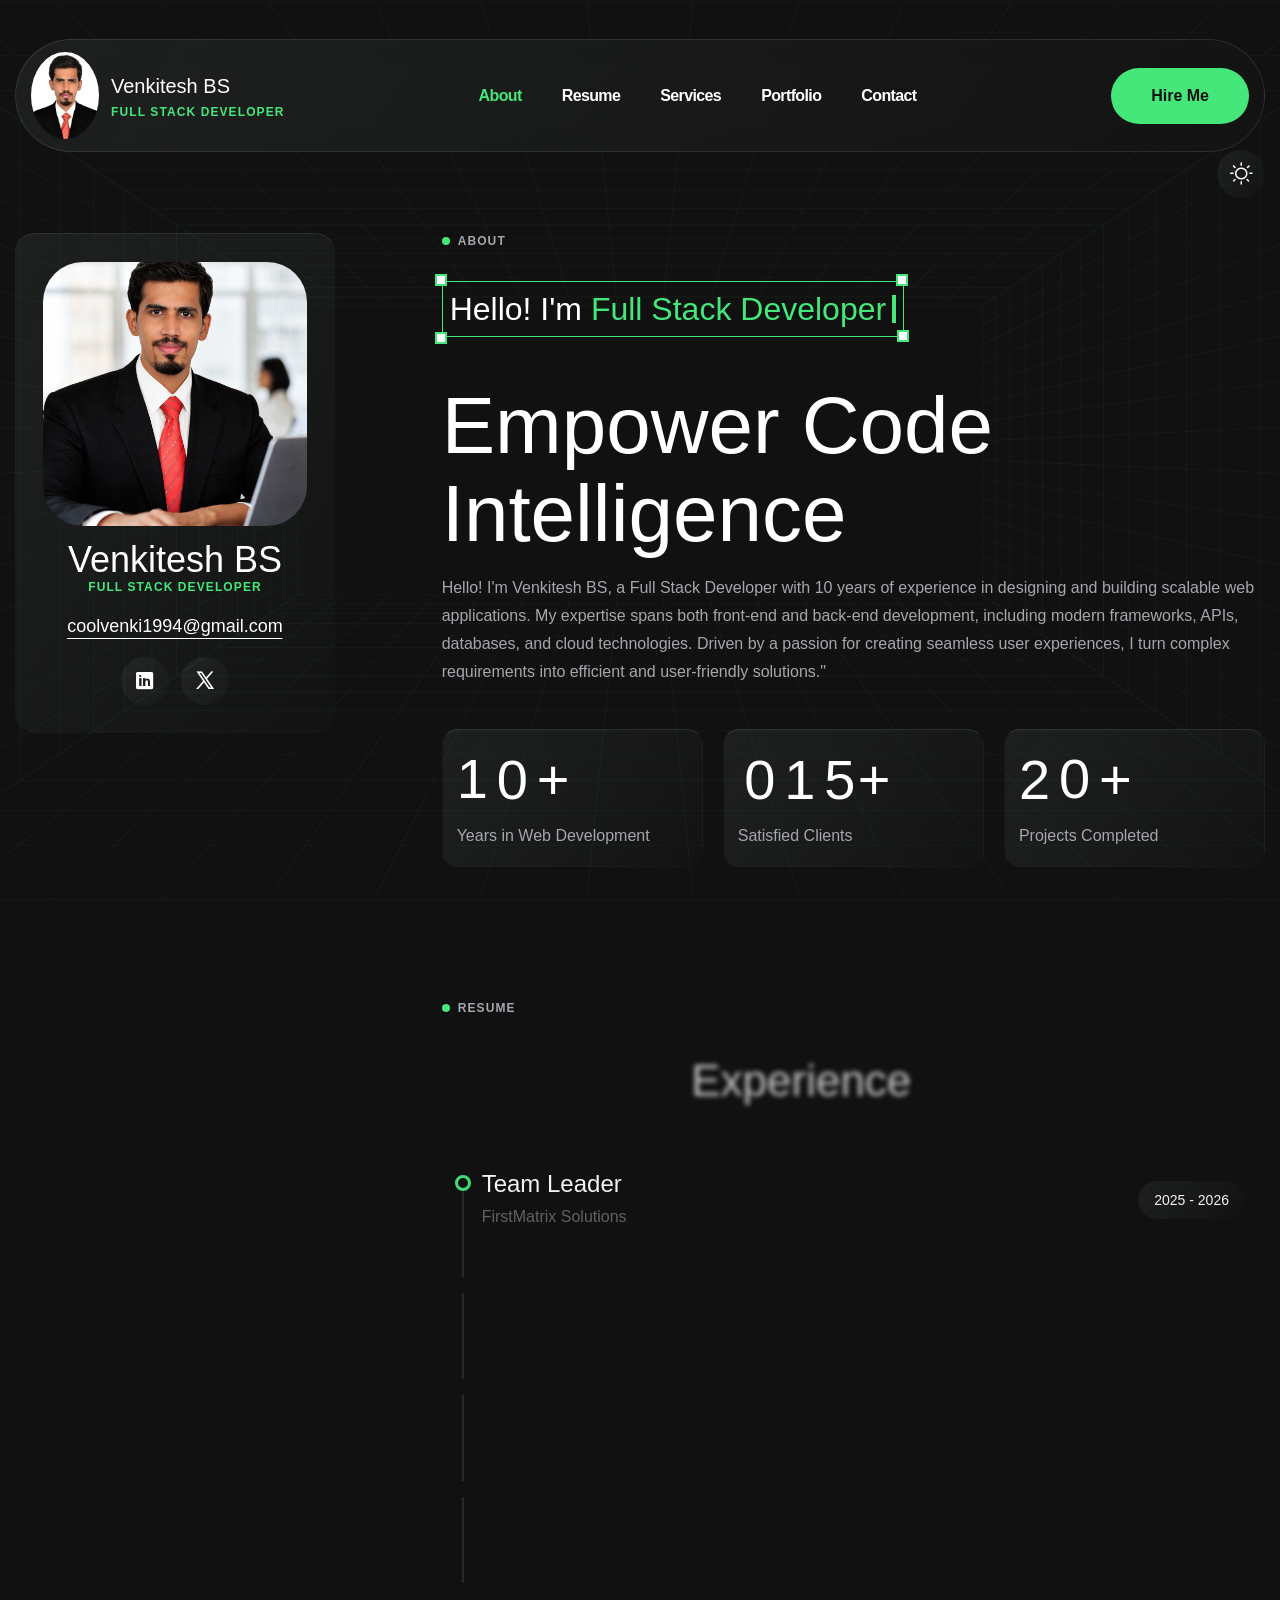
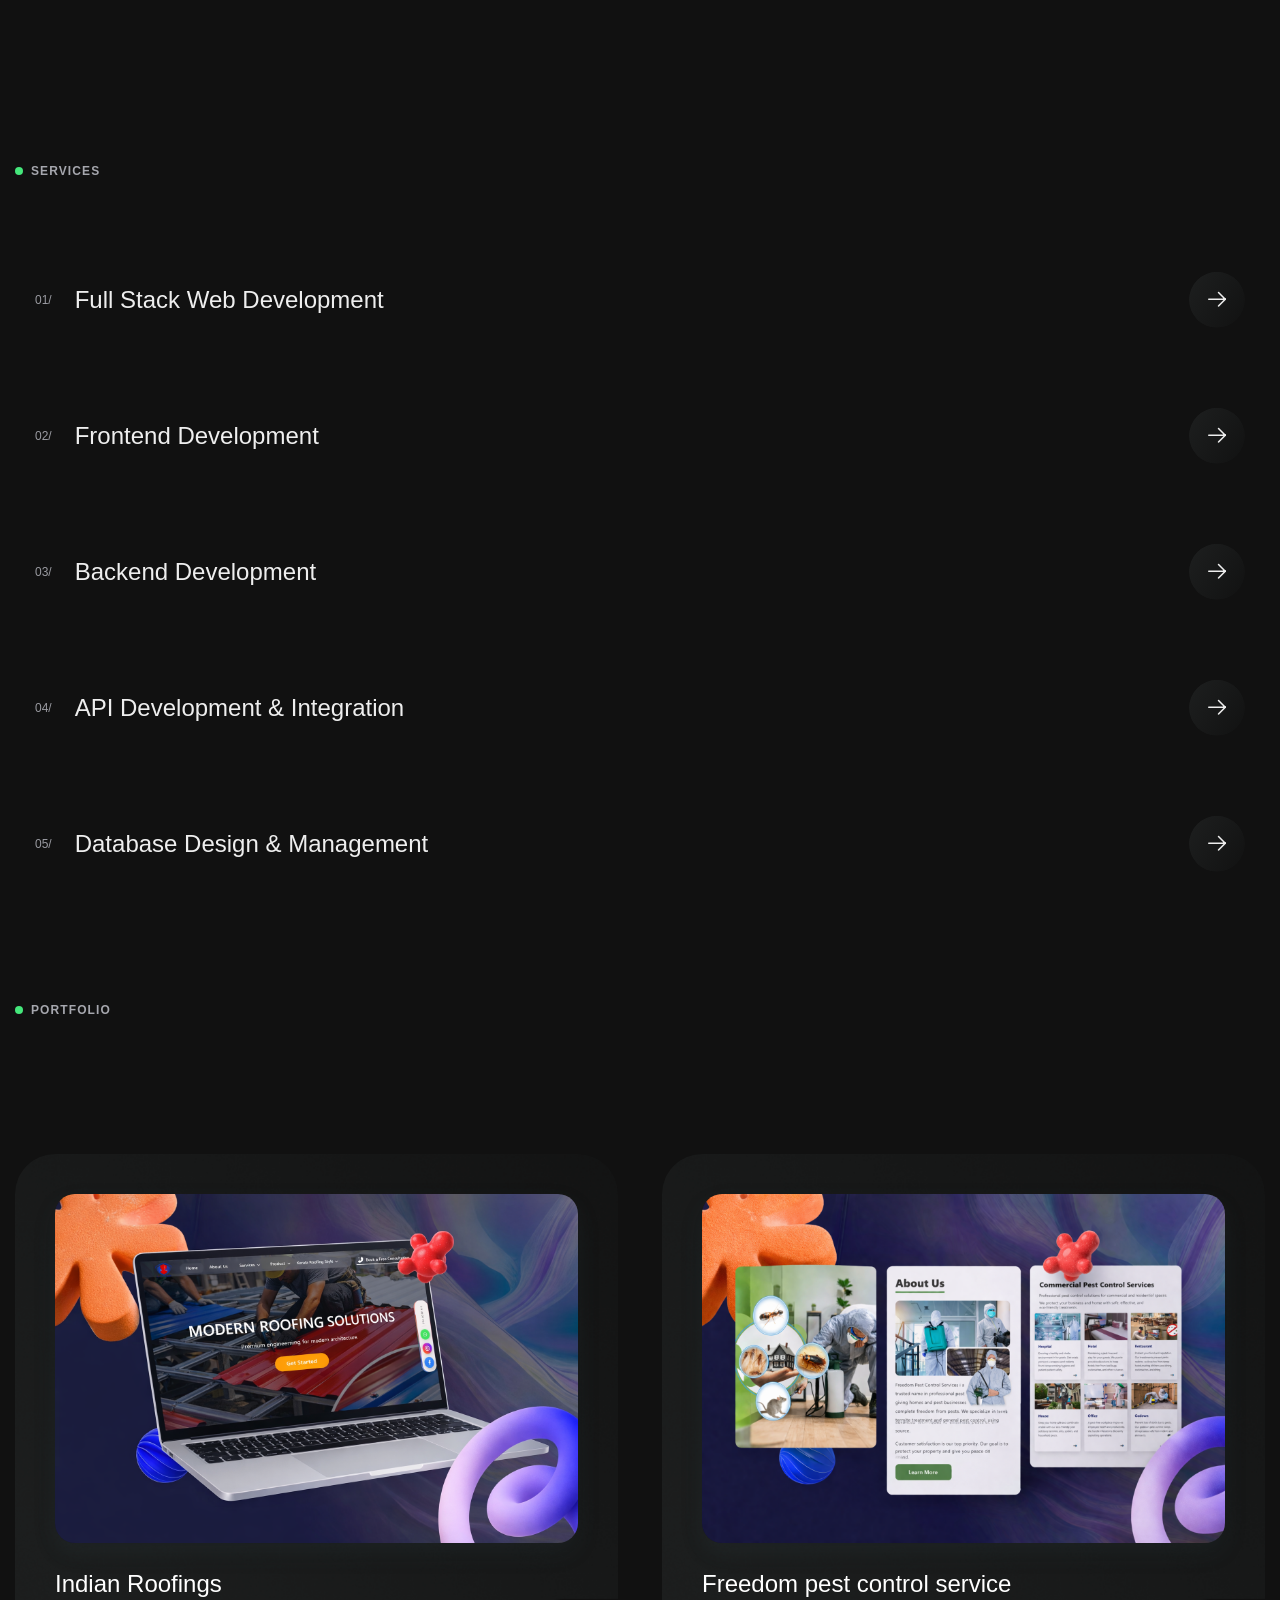
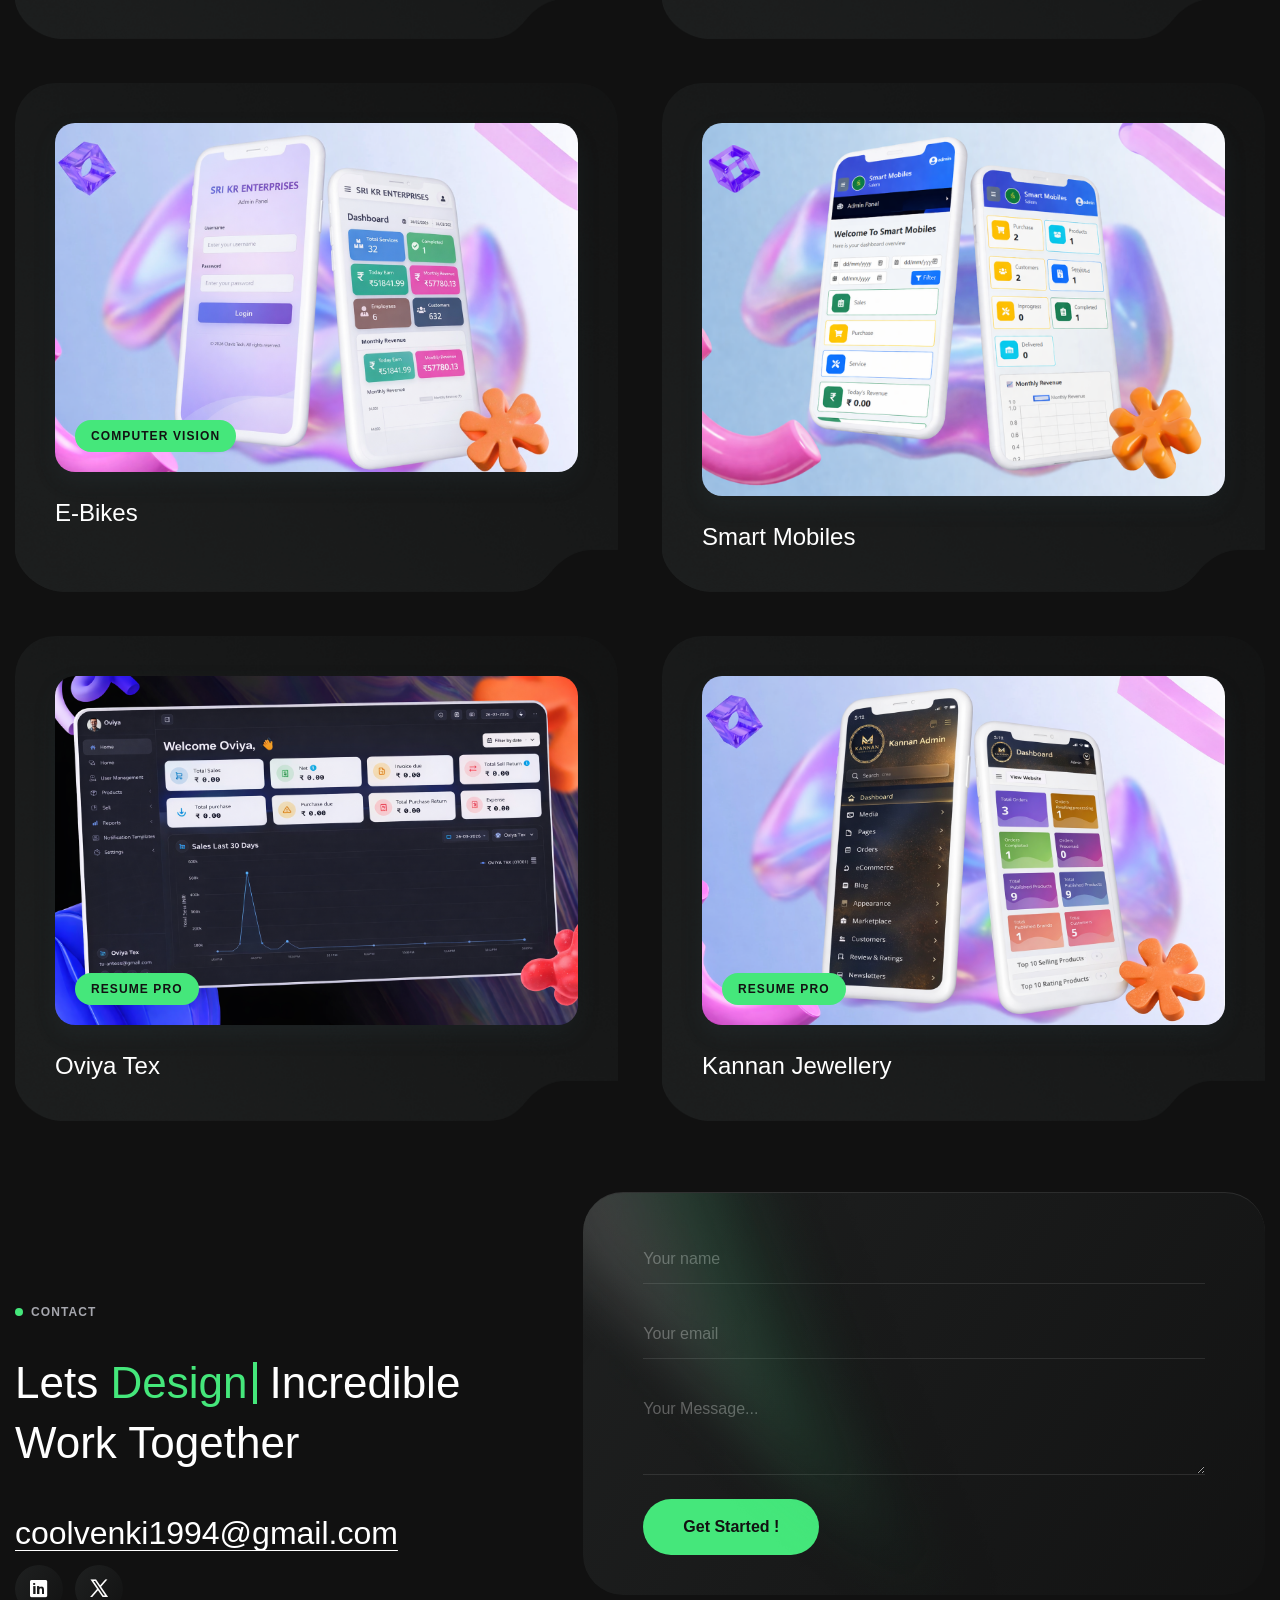
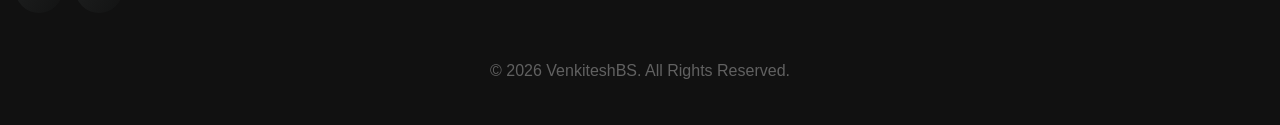
==== commit 89c4c56c: "final upload" ====
--- a/index.html
+++ b/index.html
@@ -962,7 +962,7 @@
                             </form>
                         </div>
                     </div>
-                    <p class="font-3 text_secondary-color text-center">© 2026 VenkiteshBS. All Rights Reserved.</p>
+                    <p class="font-3 text_secondary-color text-center">© 2026  VenkiteshBS. All Rights Reserved.</p>
                 </div>
                 <!-- End section-contact -->
 
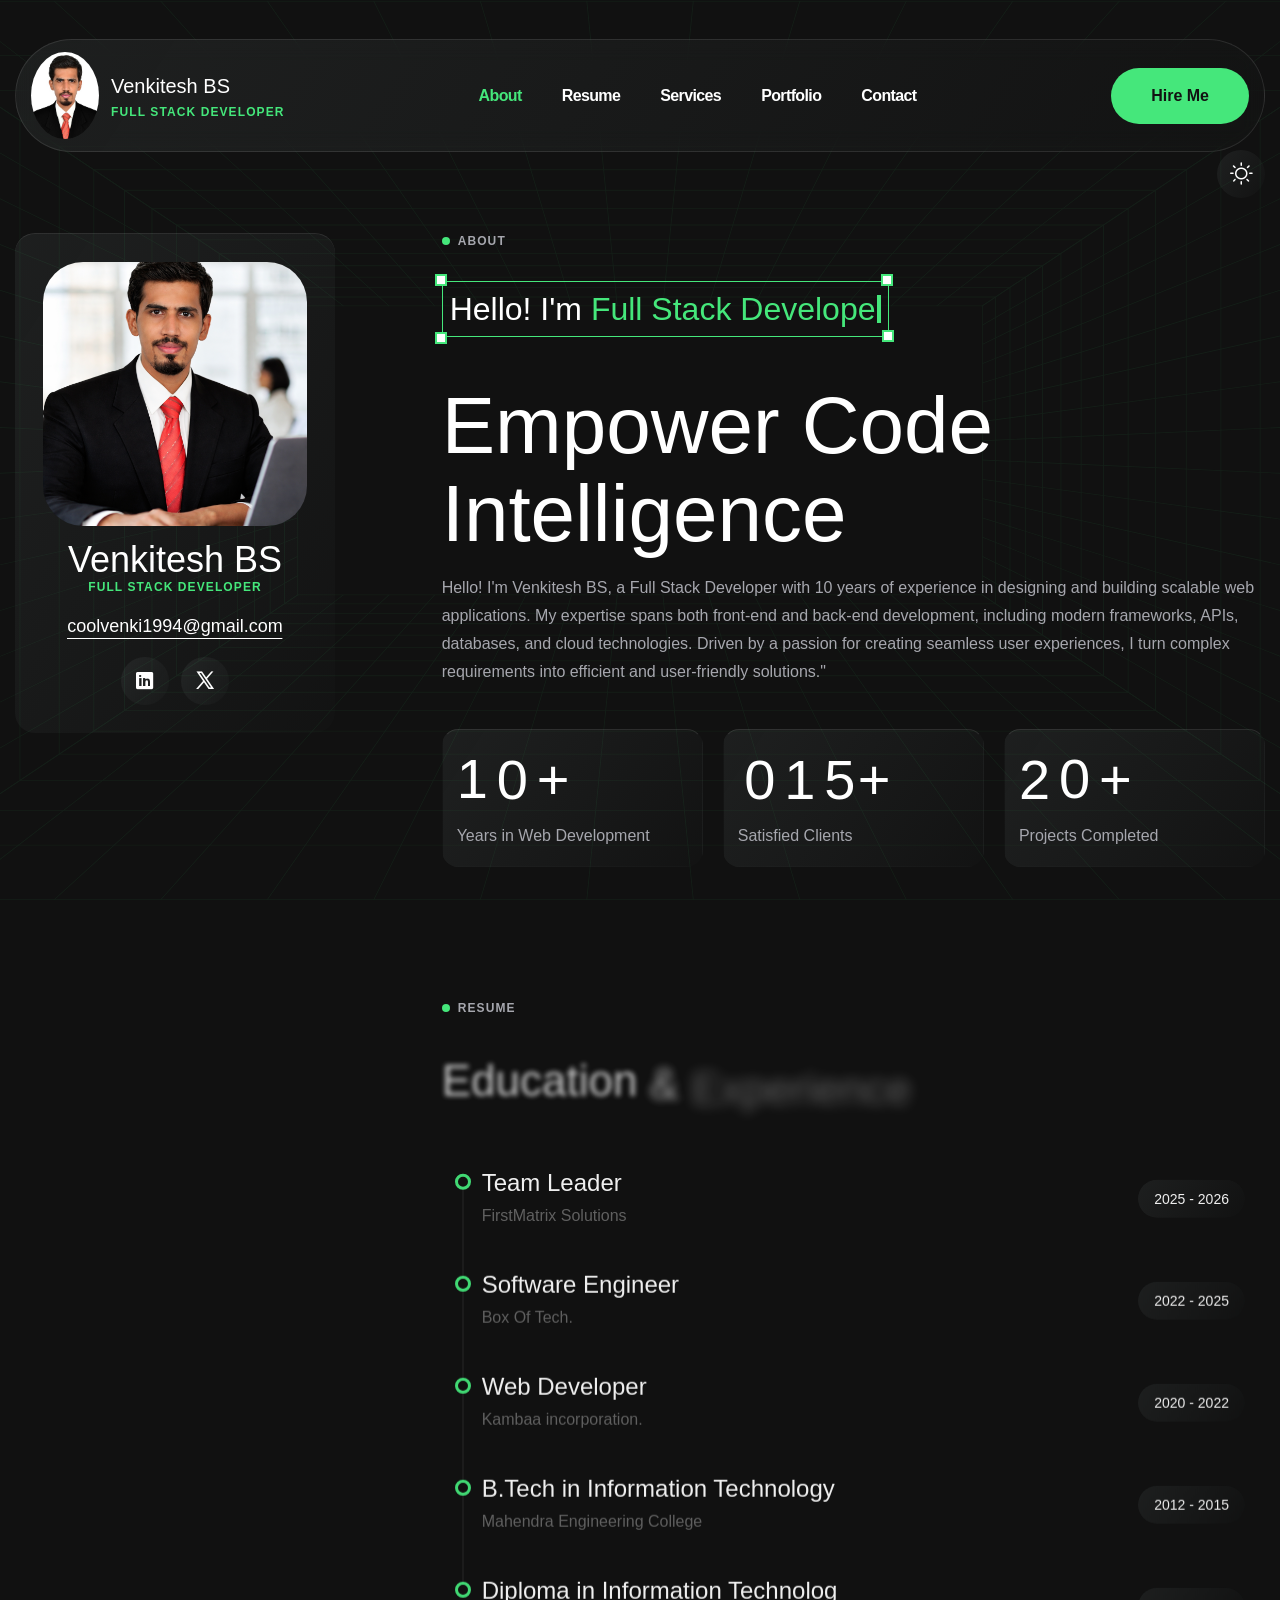
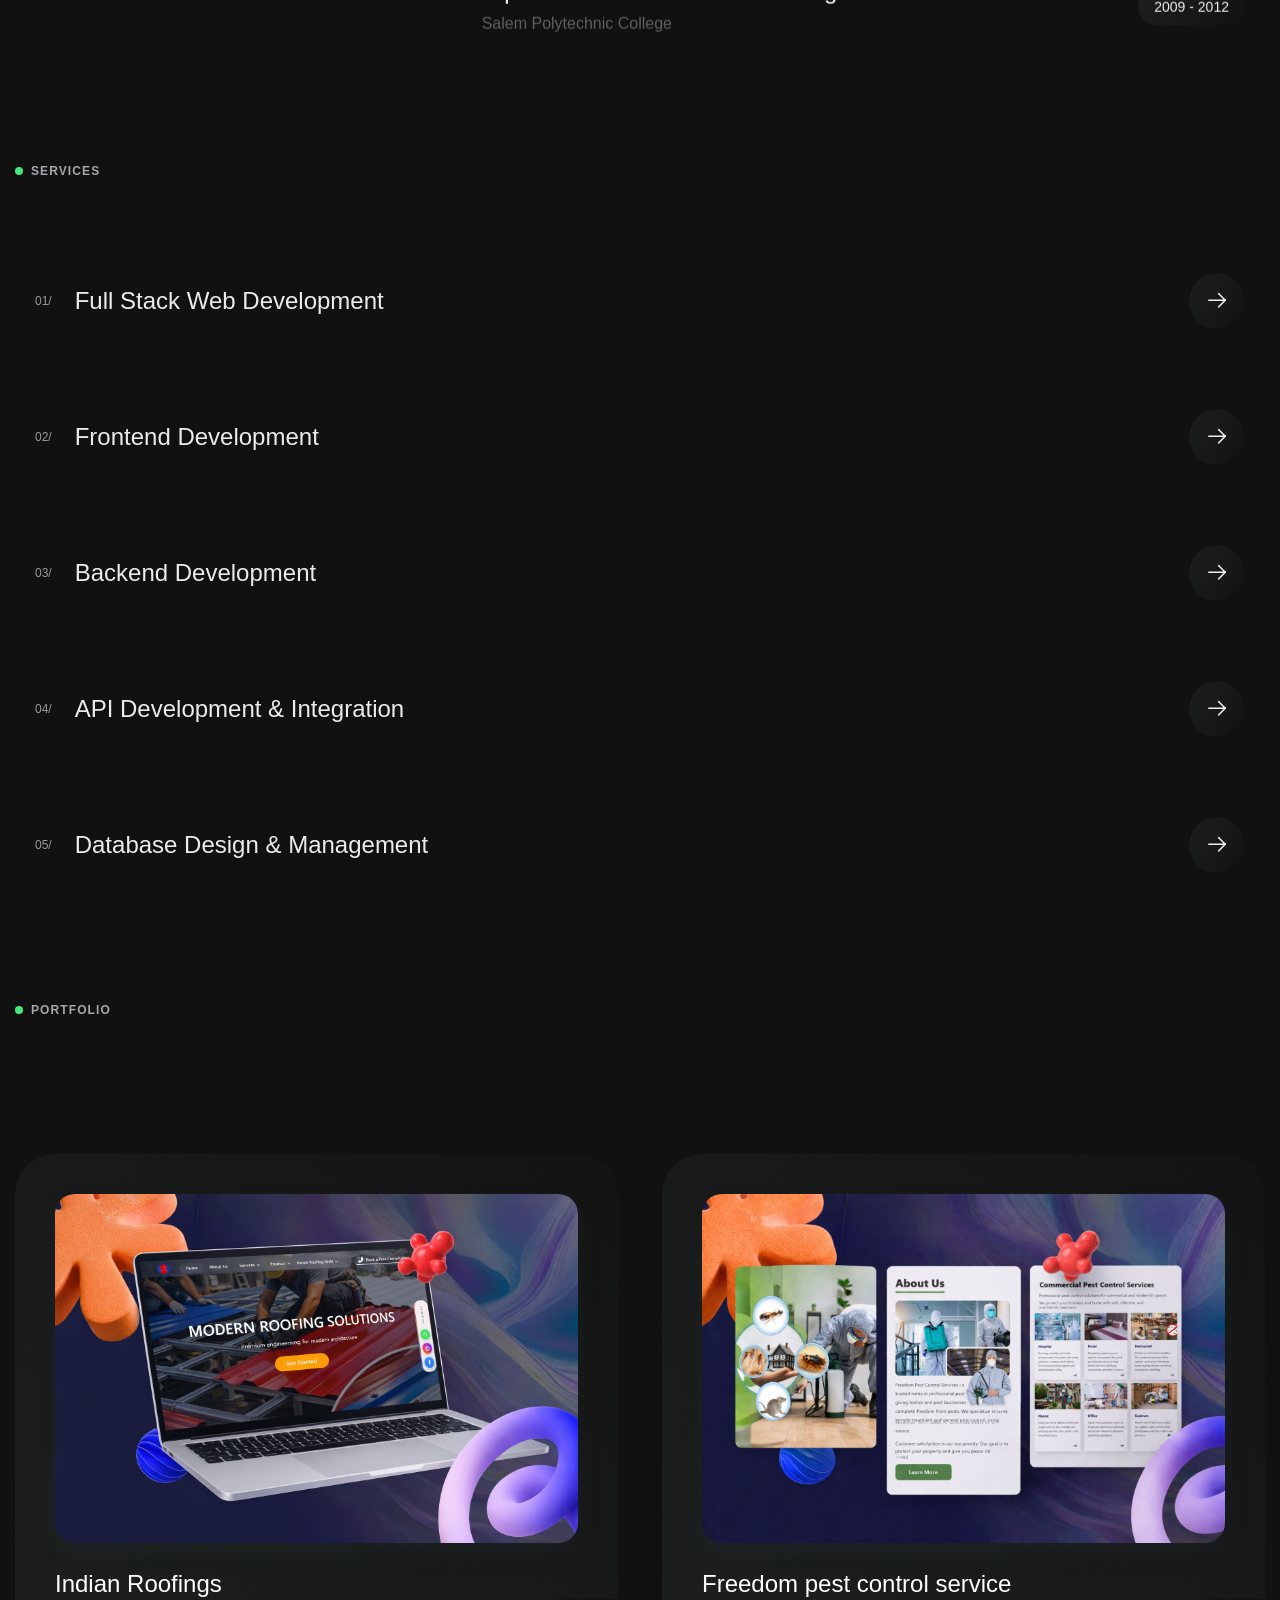
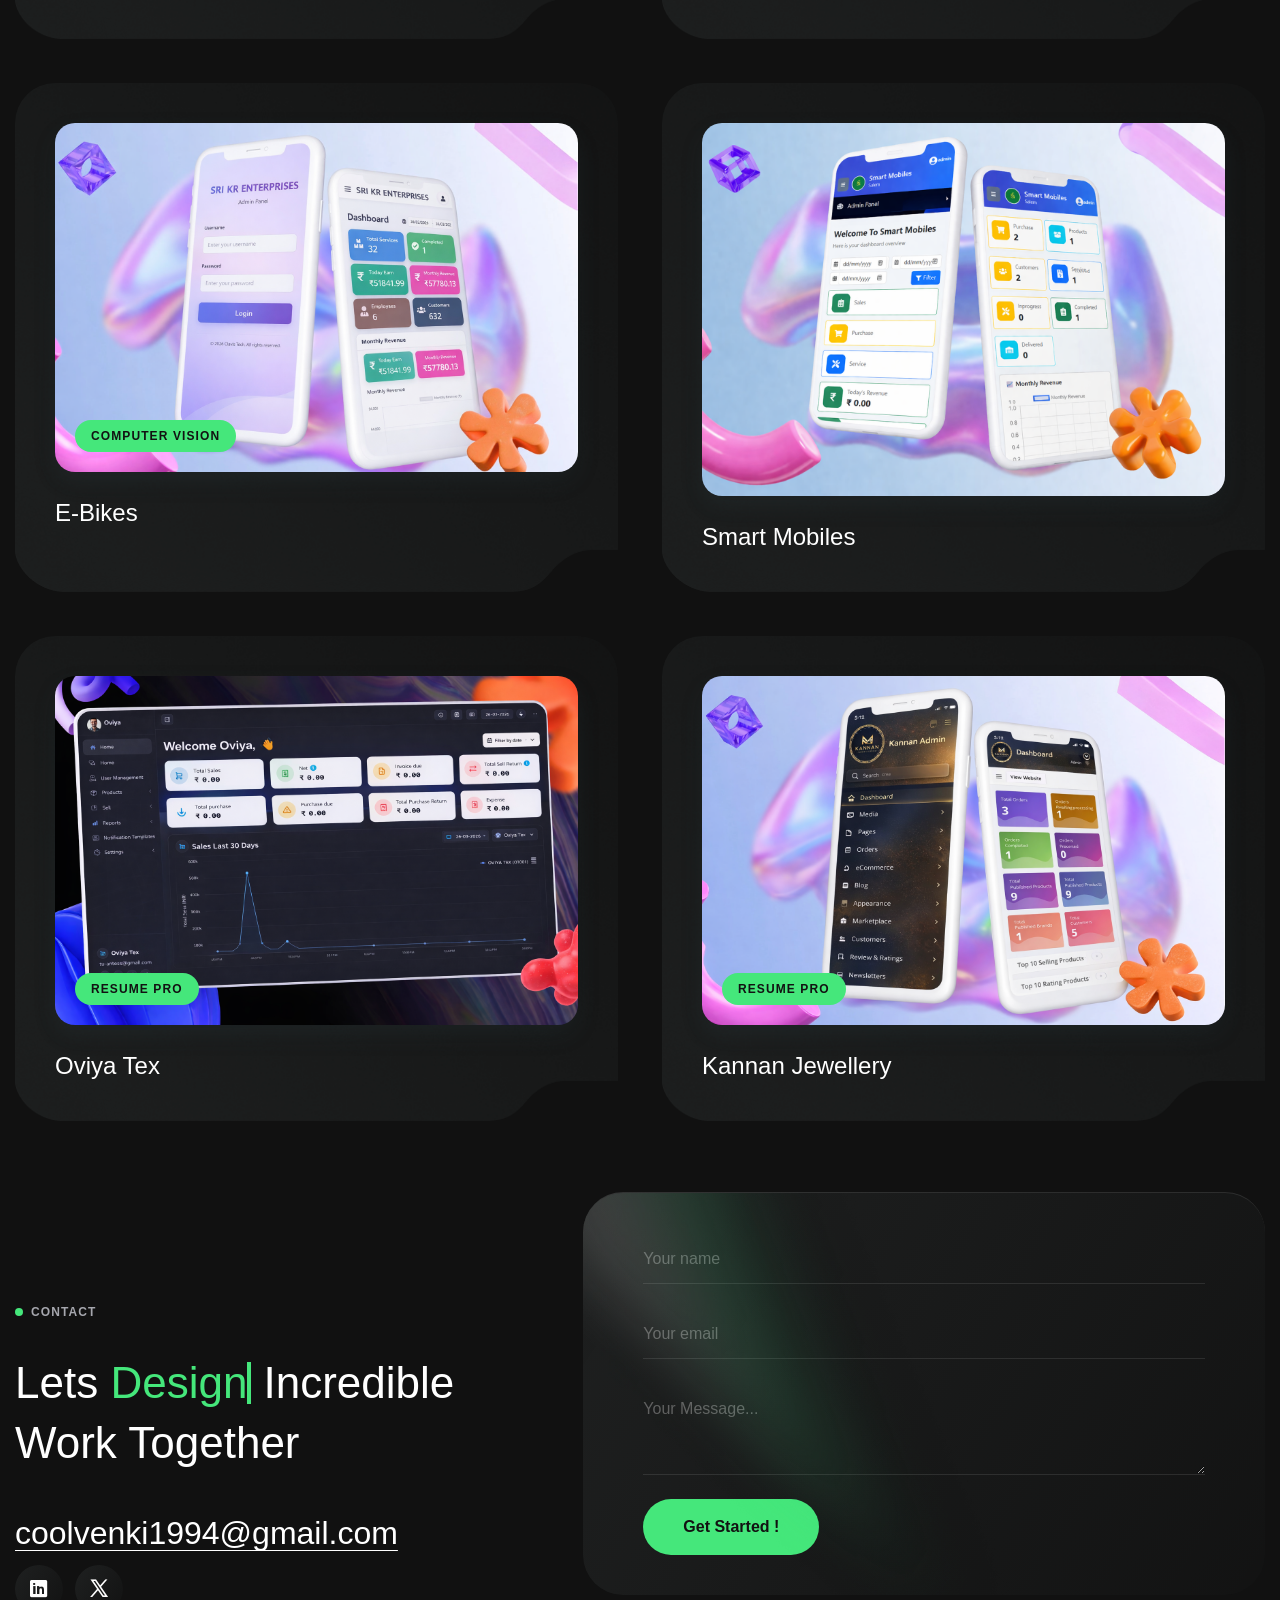
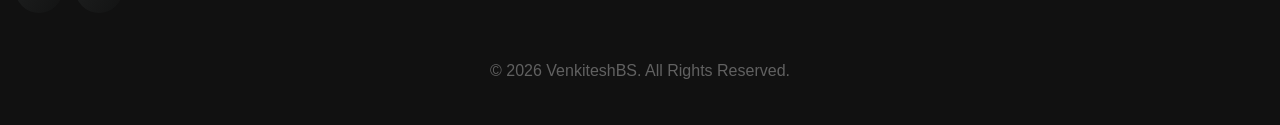
==== commit 0474d90e: "Delete mirrored comment from index.html Remove mirrored comment from index.html" ====
--- a/index.html
+++ b/index.html
@@ -1150,5 +1150,4 @@
 </body>
 
 
-<!-- Mirrored from zen-g-seven.vercel.app/ by HTTrack Website Copier/3.x [XR&CO'2014], Wed, 25 Mar 2026 12:24:41 GMT -->
-</html>+</html>
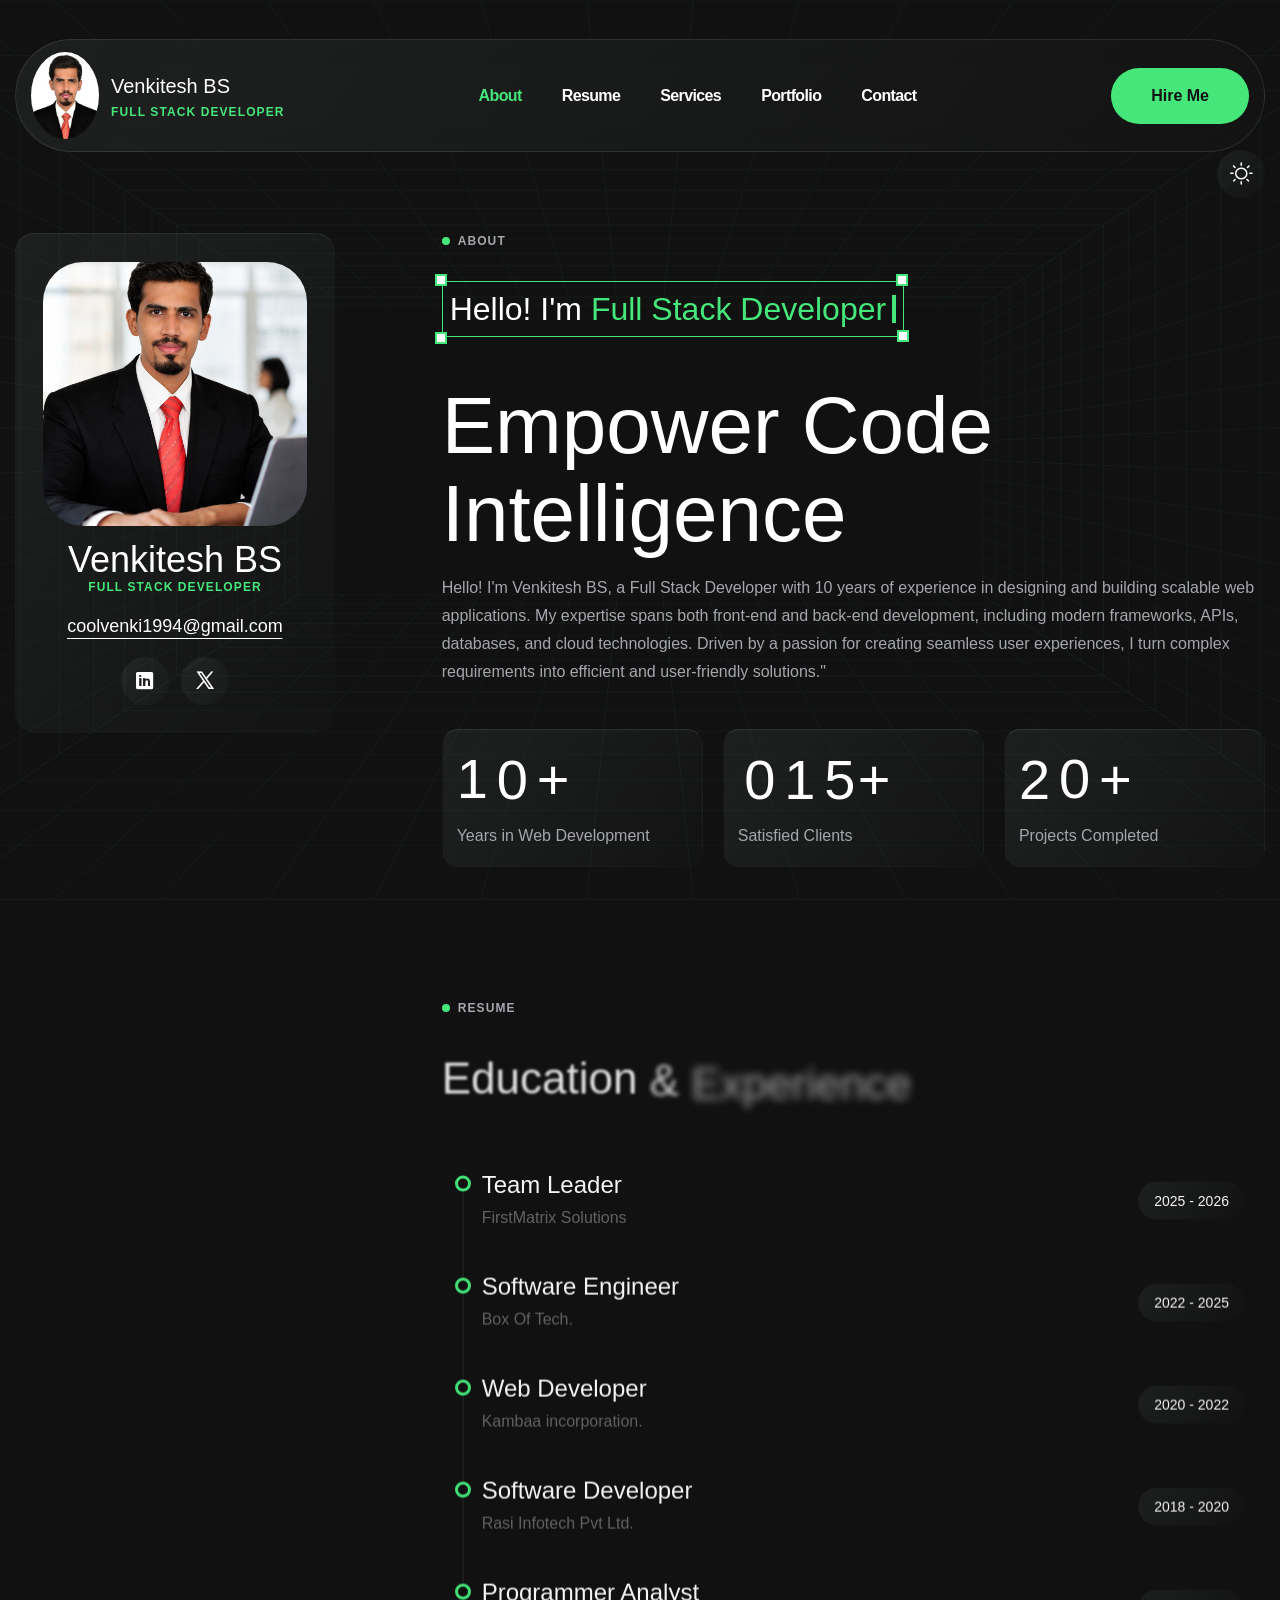
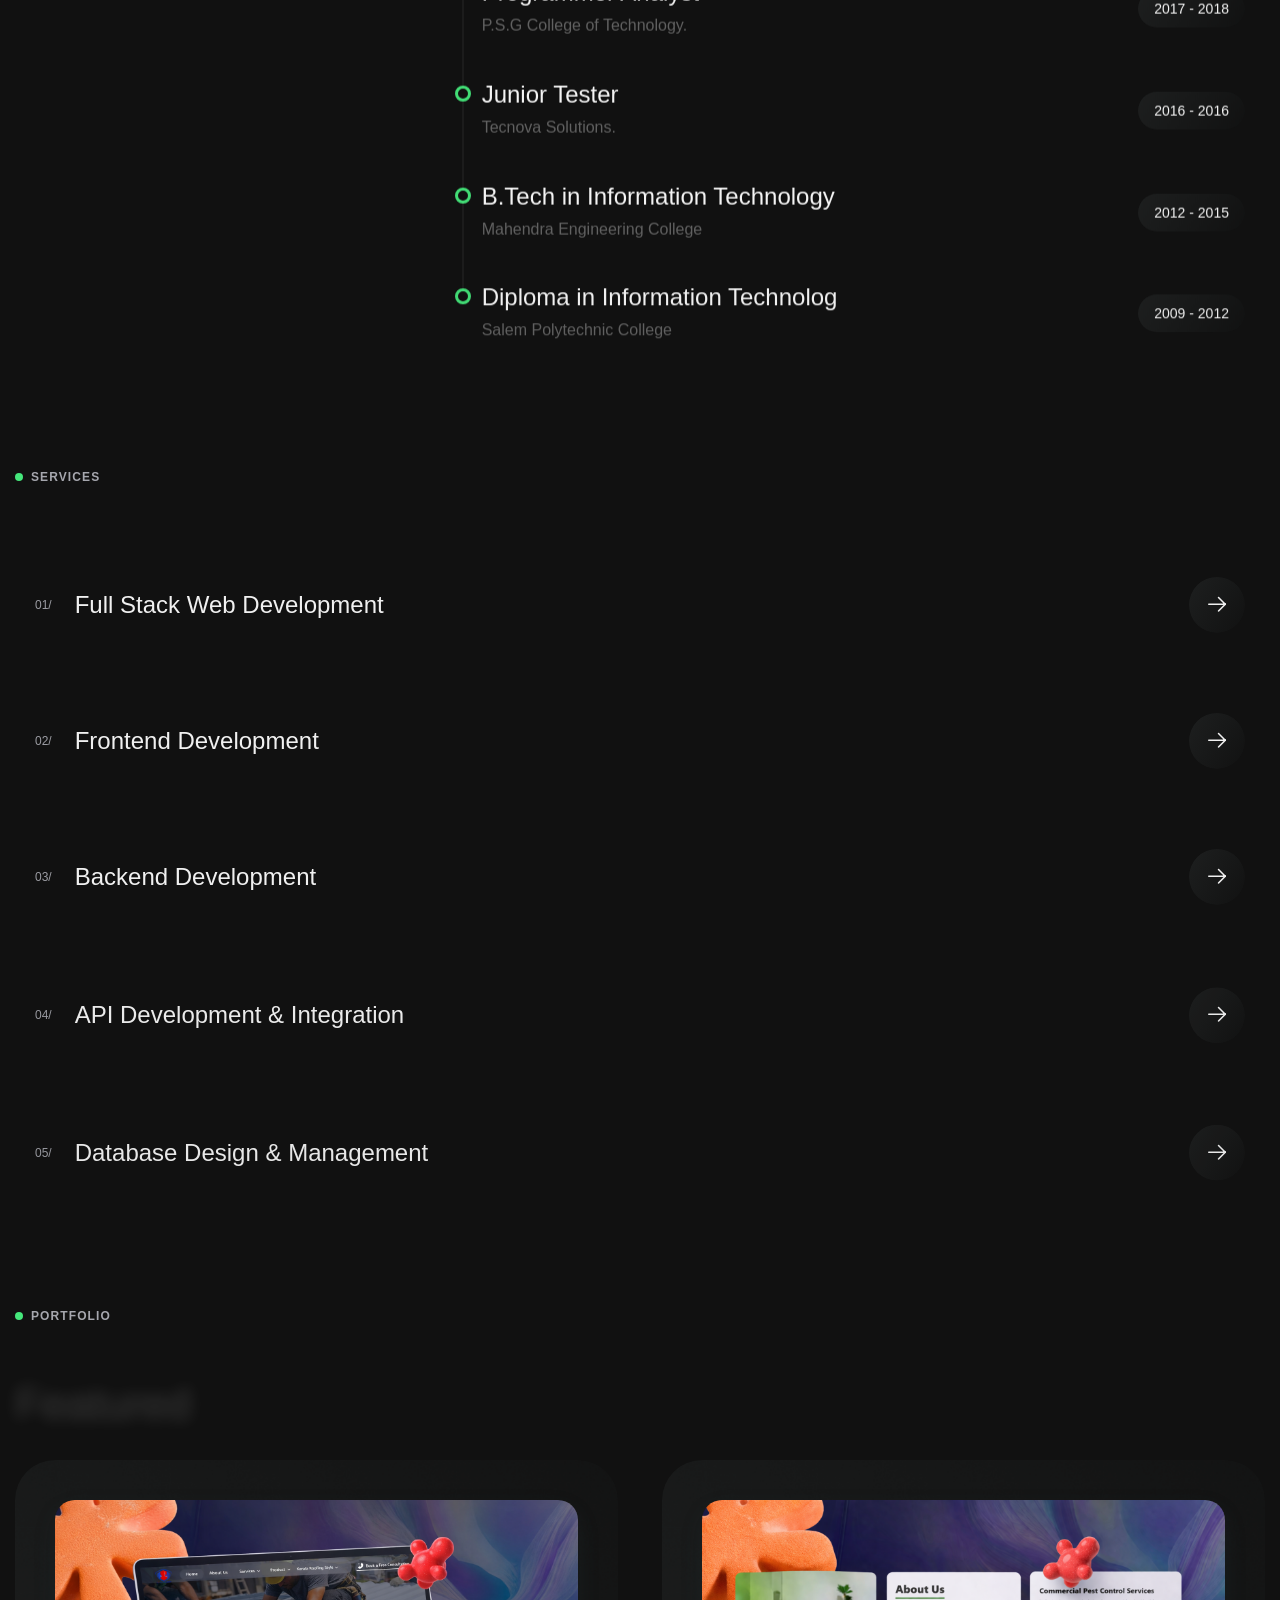
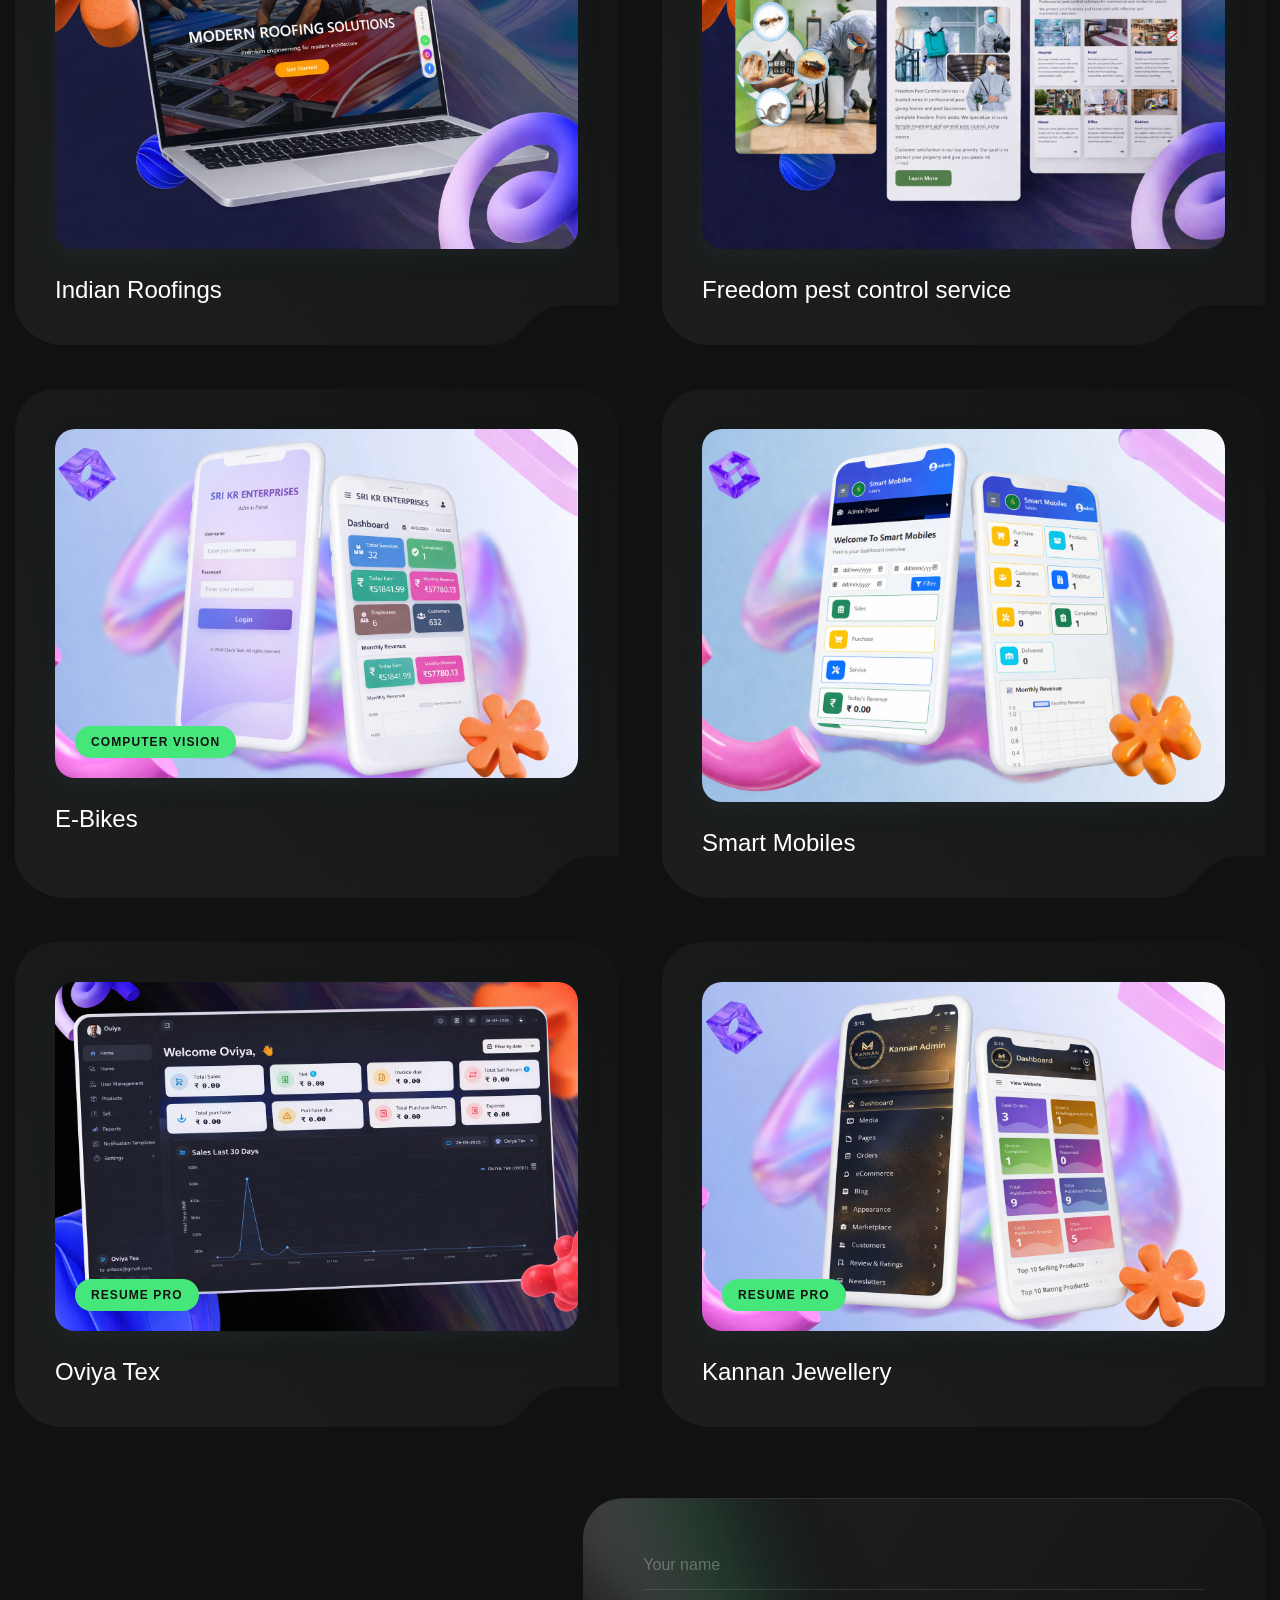
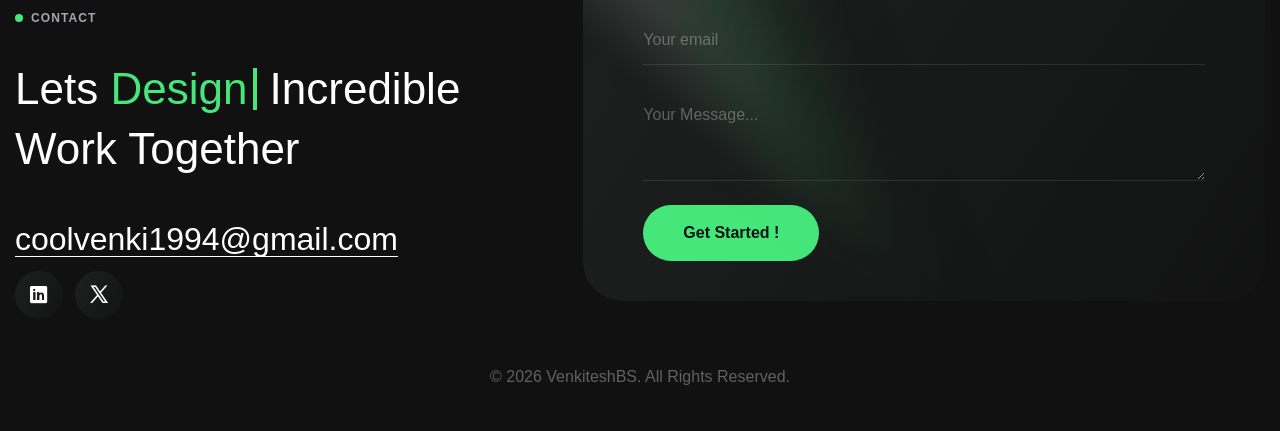
==== commit adcc4544: "final upload" ====
--- a/index.html
+++ b/index.html
@@ -326,6 +326,55 @@
                                             </div>
                                         </div>
                                     </div>
+                                    <div class="wrap-education-item area-effect scrolling-effect effectTop">
+                                        <span class="point"></span>
+                                        <div class="education-item">
+                                            <div class="content">
+                                                <h5 class="font-4 mb_4"><a href="#contact" class="link">Software Developer</a></h5>
+                                                <span class="text-body-1 font-3">Rasi Infotech Pvt Ltd.</span>
+                                            </div>
+                                            <div class="date text-caption-1 text_white font-3">
+                                                2018 - 2020
+                                            </div>
+                                            <div class="item-shape spotlight">
+                                                <img src="images/item/small-comet.webp" loading="lazy" decoding="async"
+                                                    alt="item">
+                                            </div>
+                                        </div>
+                                    </div>
+                                        <div class="wrap-education-item area-effect scrolling-effect effectTop">
+                                        <span class="point"></span>
+                                        <div class="education-item">
+                                            <div class="content">
+                                                <h5 class="font-4 mb_4"><a href="#contact" class="link">Programmer Analyst</a></h5>
+                                                <span class="text-body-1 font-3">P.S.G College of Technology.</span>
+                                            </div>
+                                            <div class="date text-caption-1 text_white font-3">
+                                                2017 - 2018
+                                            </div>
+                                            <div class="item-shape spotlight">
+                                                <img src="images/item/small-comet.webp" loading="lazy" decoding="async"
+                                                    alt="item">
+                                            </div>
+                                        </div>
+                                    </div>
+                                    <div class="wrap-education-item area-effect scrolling-effect effectTop">
+                                        <span class="point"></span>
+                                        <div class="education-item">
+                                            <div class="content">
+                                                <h5 class="font-4 mb_4"><a href="#contact" class="link">Junior Tester</a></h5>
+                                                <span class="text-body-1 font-3">Tecnova Solutions.</span>
+                                            </div>
+                                            <div class="date text-caption-1 text_white font-3">
+                                                2016 - 2016
+                                            </div>
+                                            <div class="item-shape spotlight">
+                                                <img src="images/item/small-comet.webp" loading="lazy" decoding="async"
+                                                    alt="item">
+                                            </div>
+                                        </div>
+                                    </div>
+
                                     <div class="wrap-education-item area-effect scrolling-effect effectTop">
                                         <span class="point"></span>
                                         <div class="education-item">
